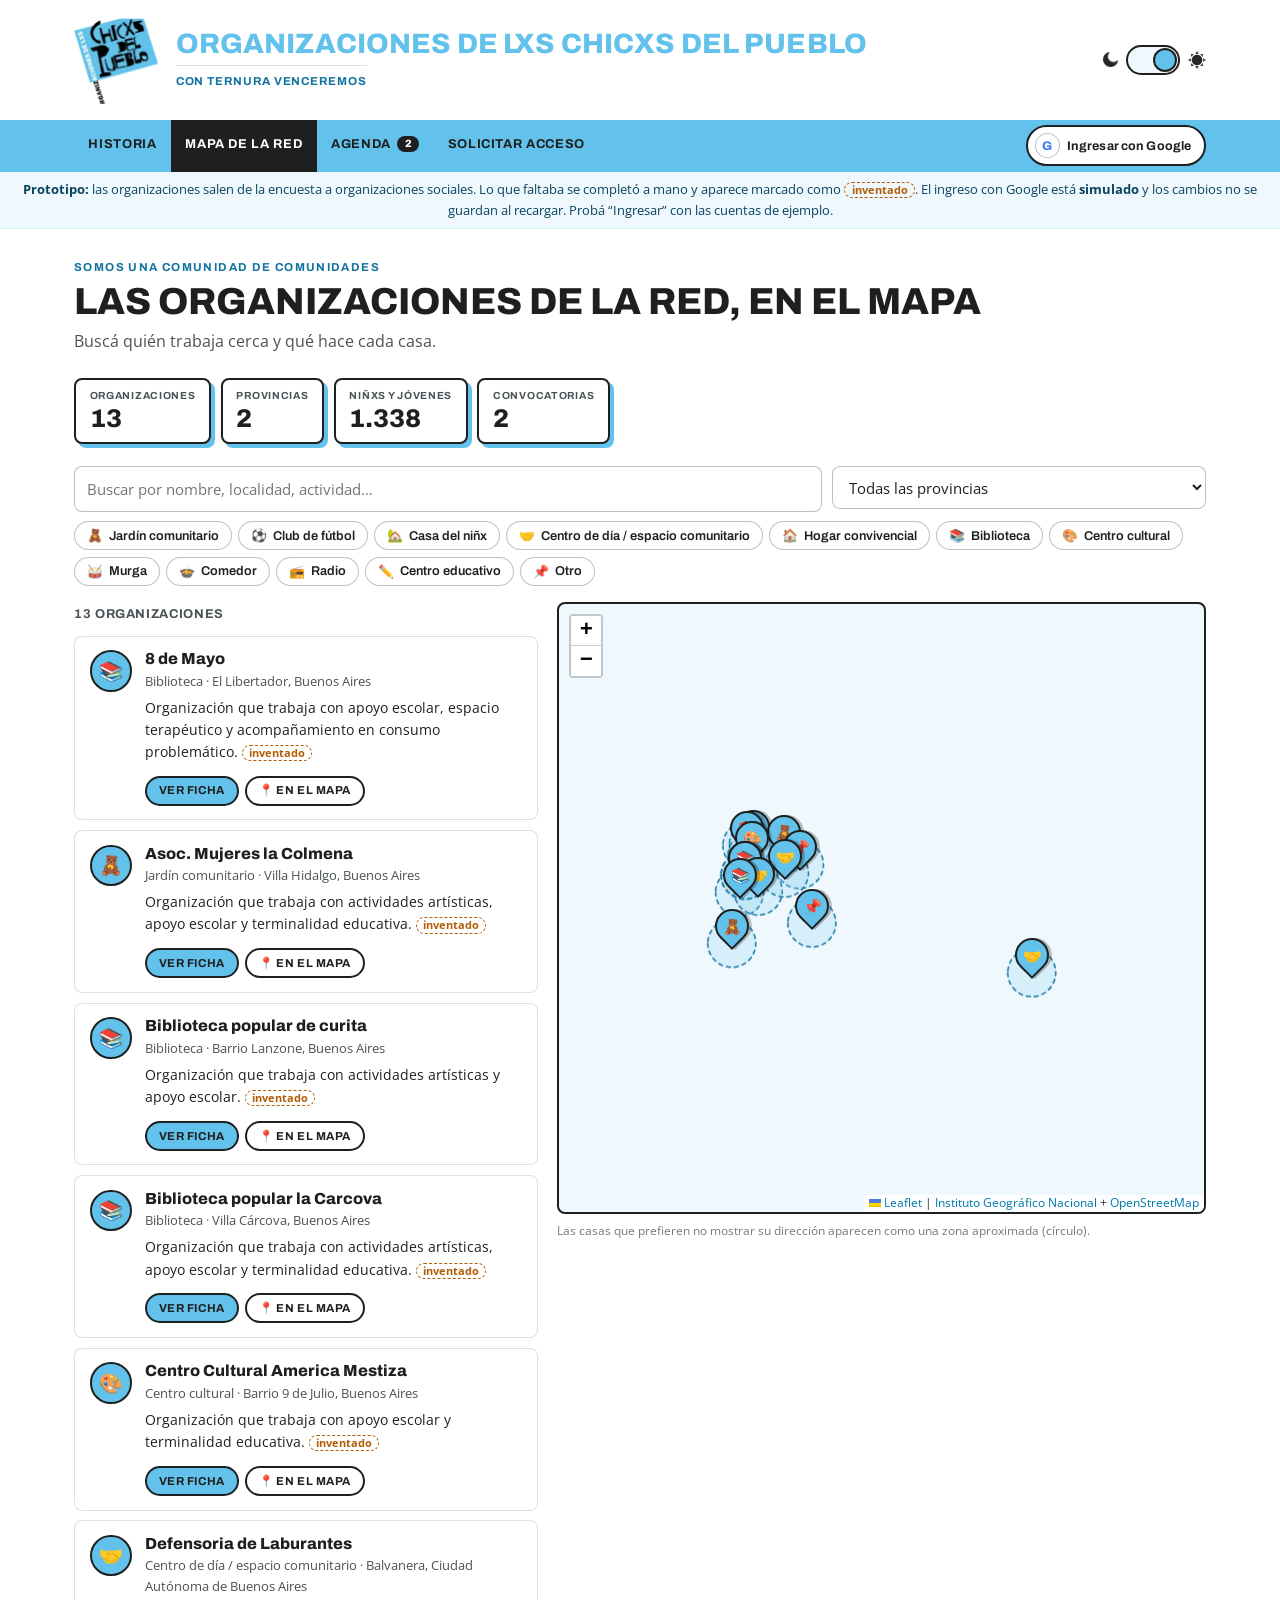
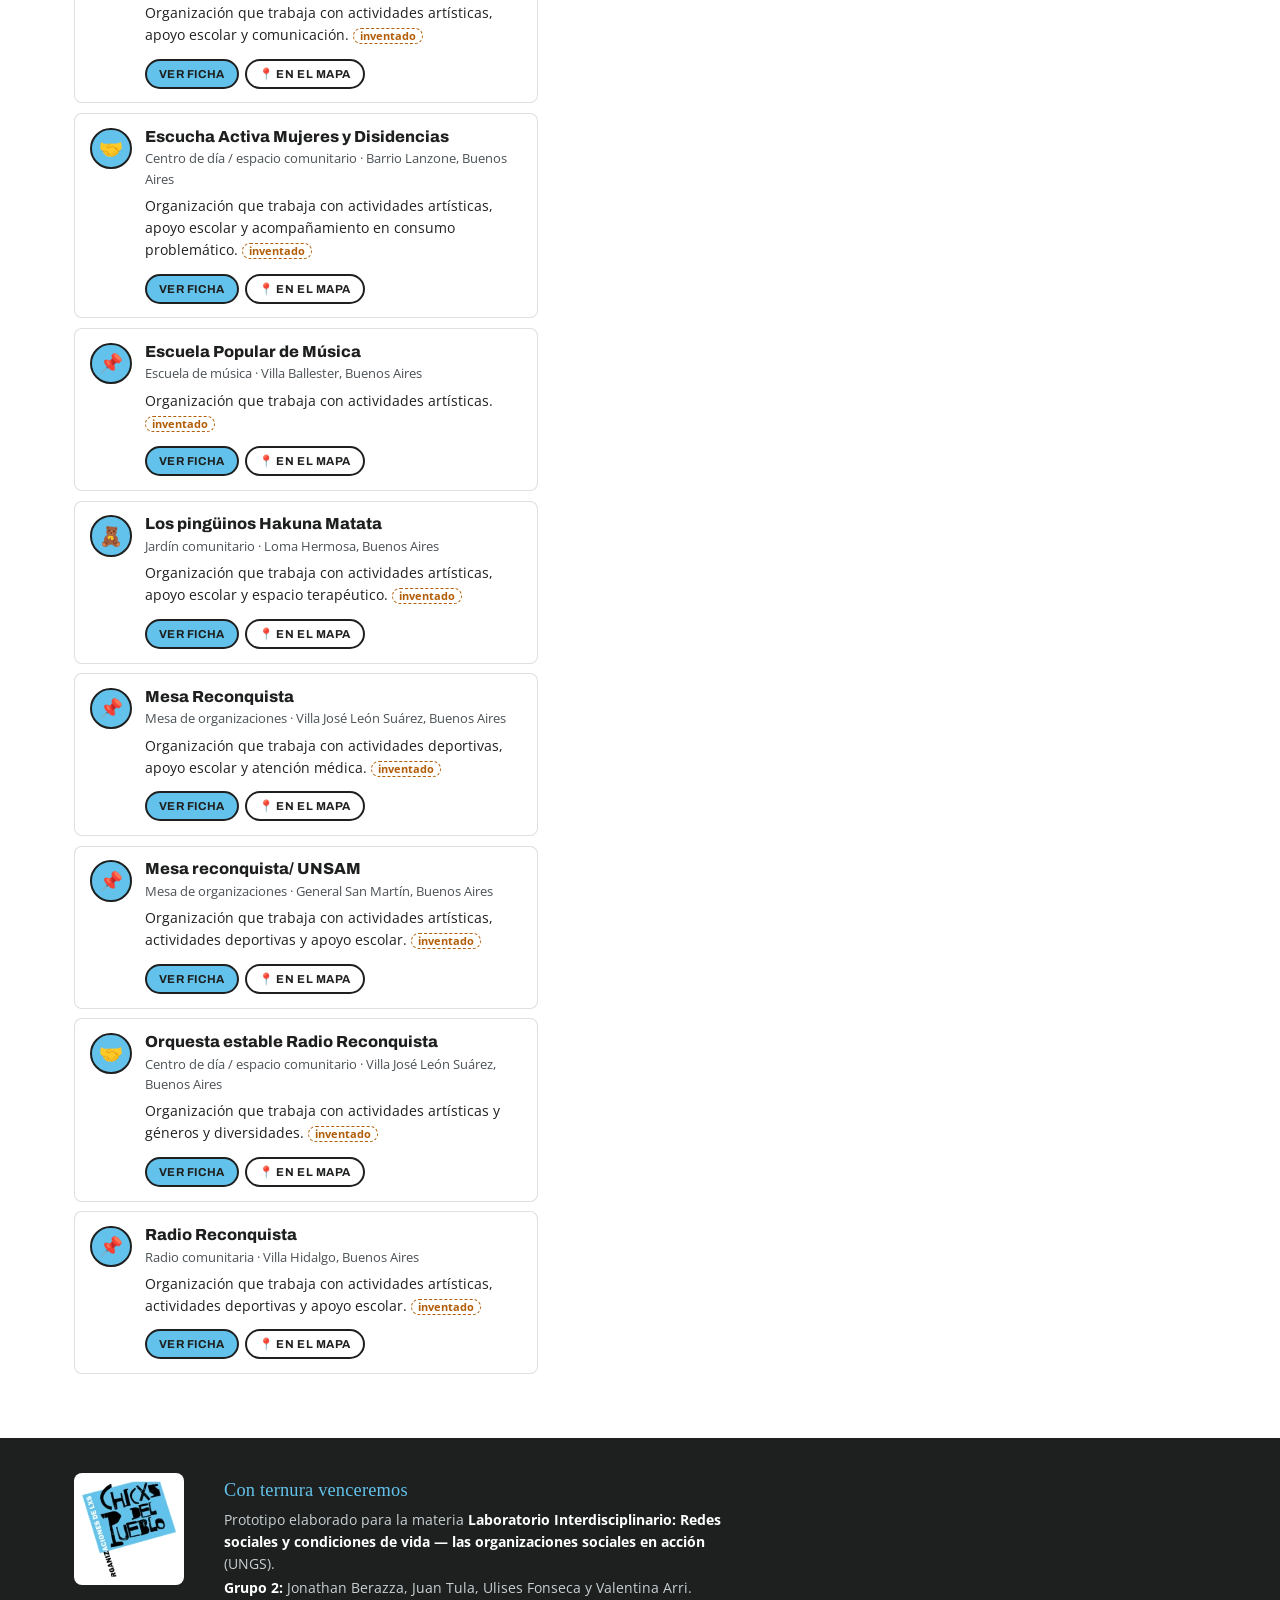
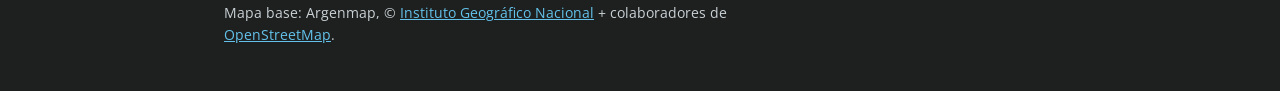
==== red.html @ a11b6e91 "Red: datos de la encuesta, localidades oficiales y total de educadorxs calculado Co-Authored-By: Cla" ====
<!doctype html>
<html lang="es">
<head>
<meta charset="utf-8">
<meta name="viewport" content="width=device-width, initial-scale=1">
<title>Mapa de la red · Chicxs del Pueblo</title>
<meta name="description" content="Prototipo: directorio y mapa de las organizaciones de lxs Chicxs del Pueblo, con una agenda de convocatorias entre ellas.">
<script src="js/tema.js?v=24"></script>
<link rel="icon" href="img/logo-chicxs.png" type="image/png">
<link rel="preconnect" href="https://fonts.googleapis.com">
<link rel="preconnect" href="https://fonts.gstatic.com" crossorigin>
<link href="https://fonts.googleapis.com/css2?family=Archivo:wght@400;600;700;800&family=Open+Sans:ital,wght@0,400;0,600;0,700;1,400&family=Permanent+Marker&display=swap" rel="stylesheet">
<link rel="stylesheet" href="vendor/leaflet/leaflet.css">
<link rel="stylesheet" href="vendor/markercluster/MarkerCluster.css">
<link rel="stylesheet" href="css/marca.css?v=24">
<link rel="stylesheet" href="css/red.css?v=24">
</head>
<body data-app>

<header class="site-header">
  <div class="header-inner">
    <a class="brand-row" href="index.html">
      <img class="brand-logo" src="img/logo-chicxs-grande.png" alt="Logo de Organizaciones de lxs Chicxs del Pueblo" width="170" height="174">
      <div>
        <p class="brand-title">Organizaciones de lxs Chicxs del Pueblo</p>
        <span class="brand-tag">Con ternura venceremos</span>
      </div>
    </a>
    <label class="theme-toggle" title="Cambiar entre modo claro y modo oscuro">
      <img src="img/icono-luna.png" alt="" class="theme-icon theme-icon-moon" width="15" height="15">
      <input type="checkbox" class="theme-input" id="temaToggle" role="switch" checked>
      <span class="theme-track" aria-hidden="true"><span class="theme-knob"></span></span>
      <img src="img/icono-sol.png" alt="" class="theme-icon theme-icon-sun" width="18" height="18">
    </label>
  </div>
</header>

<div class="sticky-top">
  <nav class="site-nav" aria-label="Secciones del sitio">
    <div class="site-nav-inner site-nav-inner--app">
      <div class="nav-links">
        <a href="index.html">Historia</a>
        <button type="button" class="nav-vista" data-vista="mapa" aria-controls="vista-mapa" aria-current="true">Mapa de la red</button>
        <button type="button" class="nav-vista" data-vista="agenda" aria-controls="vista-agenda">Agenda <span class="tab-count num" id="cuentaAvisos"></span></button>
        <button type="button" class="nav-vista" data-vista="ficha" aria-controls="vista-ficha" id="tab-ficha" hidden>Mi organización</button>
        <button type="button" class="nav-vista" data-vista="acceso" aria-controls="vista-acceso" id="tab-acceso">Solicitar acceso</button>
        <button type="button" class="nav-vista" data-vista="coord" aria-controls="vista-coord" id="tab-coord" hidden>Coordinación <span class="tab-count num" id="cuentaPendientes"></span></button>
      </div>
      <div class="nav-sesion" id="navSesion"></div>
    </div>
  </nav>
</div>

<div class="demo-banner" role="note">
  <strong>Prototipo:</strong> las organizaciones salen de la encuesta a organizaciones sociales. Lo que faltaba se completó a mano y aparece marcado como <span class="inventado">inventado</span>. El ingreso con Google está <strong>simulado</strong> y los cambios no se guardan al recargar. Probá “Ingresar” con las cuentas de ejemplo.
</div>

<main>

  <!-- ============ MAPA Y DIRECTORIO ============ -->
  <section class="vista" id="vista-mapa">
    <div class="wrap">
      <div class="intro">
        <div>
          <div class="eyebrow">Somos una comunidad de comunidades</div>
          <h1 class="vista-title">Las organizaciones de la red, en el mapa</h1>
          <p class="vista-lead">Buscá quién trabaja cerca y qué hace cada casa.</p>
        </div>
        <dl class="stats" aria-label="La red en números">
          <div class="stat"><dt>Organizaciones</dt><dd class="num" id="statOrgs">0</dd></div>
          <div class="stat"><dt>Provincias</dt><dd class="num" id="statProv">0</dd></div>
          <div class="stat"><dt>Niñxs y jóvenes</dt><dd class="num" id="statChicos">0</dd></div>
          <div class="stat"><dt>Convocatorias</dt><dd class="num" id="statAvisos">0</dd></div>
        </dl>
      </div>

      <div class="filtros" aria-label="Filtros del directorio">
        <label class="field filtro-buscar">
          <span class="sr-only">Buscar</span>
          <input type="search" id="fBuscar" class="field-control" placeholder="Buscar por nombre, localidad, actividad…" autocomplete="off">
        </label>
        <label class="field">
          <span class="sr-only">Provincia</span>
          <select id="fProvincia" class="field-control"><option value="">Todas las provincias</option></select>
        </label>
        <div class="chips-tipo" id="fTipos" role="group" aria-label="Filtrar por tipo de organización"></div>
      </div>

      <div class="split">
        <div class="split-list">
          <div class="list-head">
            <span class="list-count num" id="listCount" aria-live="polite">0 organizaciones</span>
            <button class="linkish" type="button" id="btnLimpiar" hidden>Limpiar filtros</button>
          </div>
          <ul class="org-list" id="orgList" aria-label="Listado de organizaciones"></ul>
        </div>
        <div class="split-map">
          <div id="mapa" class="mapa" role="region" aria-label="Mapa de organizaciones"></div>
          <p class="map-note">Las casas que prefieren no mostrar su dirección aparecen como una zona aproximada (círculo).</p>
        </div>
      </div>
    </div>
  </section>

  <!-- ============ AGENDA ============ -->
  <section class="vista" id="vista-agenda" hidden>
    <div class="wrap">
      <div class="intro intro--simple">
        <div class="eyebrow">Lo que se viene en la red</div>
        <h1 class="vista-title">Agenda de la red</h1>
        <p class="vista-lead">Encuentros, jornadas, talleres y marchas que convocan las organizaciones. Si querés sumarte, avisá con un toque.</p>
      </div>

      <div class="agenda">
        <aside class="publicar card" id="publicarCard">
          <h2 class="card-title">Publicar una convocatoria</h2>
          <div id="publicarBloqueado" class="card-text">
            Solo las organizaciones de la red pueden publicar. Si sos parte de una, tocá <strong>“Ingresar”</strong> arriba a la derecha con tu cuenta de Google habilitada.
          </div>
          <form id="formAviso" class="form-stack" novalidate hidden>
            <label class="field">
              <span class="field-label">Tipo de convocatoria</span>
              <select id="avClase" class="field-control" required></select>
            </label>
            <label class="field">
              <span class="field-label">Fecha *</span>
              <input id="avCuando" class="field-control" type="date" required>
            </label>
            <div class="field">
              <span class="field-label">Ubicación *</span>
              <div id="mapaAviso" class="mapa mapa--aviso" role="region" aria-label="Mapa para marcar la ubicación de la convocatoria"></div>
              <span class="field-hint" id="mapaAvisoHint">Tocá el mapa para marcar dónde es.</span>
            </div>
            <label class="field">
              <span class="field-label">Título *</span>
              <input id="avTitulo" class="field-control" maxlength="80" required placeholder="Ej.: Jornada de pintura en el centro comunitario">
            </label>
            <label class="field">
              <span class="field-label">Detalle</span>
              <textarea id="avDetalle" class="field-control" rows="3" maxlength="400" placeholder="A quiénes invitan, qué hay que llevar, cómo anotarse…"></textarea>
            </label>
            <button class="btn btn-primary" type="submit">Publicar en la agenda</button>
          </form>
        </aside>

        <div class="avisos-col">
          <div class="avisos-filtros" id="avisosFiltros" role="group" aria-label="Filtrar convocatorias" hidden>
            <button class="pill" type="button" data-av-filtro="" aria-pressed="true">Todas</button>
            <button class="pill pill--mias" type="button" data-av-filtro="mias" aria-pressed="false">Mis publicaciones <span class="tab-count num" id="cuentaMias"></span></button>
          </div>
          <div class="avisos-orden" id="avisosOrden" hidden>
            <span id="avisosOrdenTexto"></span>
            <label class="orden-sel">
              <span class="sr-only">Ordenar convocatorias</span>
              <select id="ordenAvisos" class="field-control">
                <option value="cerca">Más cercanas primero</option>
                <option value="recientes">Más recientes primero</option>
              </select>
            </label>
          </div>
          <ul class="avisos" id="avisosList" aria-label="Convocatorias de la red"></ul>
        </div>
      </div>
    </div>
  </section>

  <!-- ============ FICHA (alta / mi organización) ============ -->
  <section class="vista" id="vista-ficha" hidden>
    <div class="wrap">
      <div class="intro intro--simple">
        <div class="eyebrow">Tu ficha en la red</div>
        <h1 class="vista-title" id="fichaTitulo">Mi organización</h1>
        <p class="vista-lead">Mantené tus datos al día: son las preguntas del cuestionario de la red. Los cambios se publican al instante; la coordinación puede corregirlos si hace falta.</p>
        <p class="estado-ficha" id="fichaEstado" hidden></p>
        <p class="estado-ficha" id="fichaInventados" hidden></p>
      </div>

      <form id="formFicha" class="ficha" novalidate>
        <p class="leyenda-datos"><span class="dato-badge dato-badge--publico">👀 Se publica</span> lo ven todas las personas que entran al mapa · <span class="dato-badge dato-badge--coord">🔒 Solo la red</span> lo ven solo las organizaciones que ingresan con su cuenta; los visitantes no.</p>

        <fieldset class="card ficha-bloque">
          <legend class="card-title">1 · La organización</legend>
          <div class="grid-2">
            <label class="field col-2">
              <span class="field-label">Nombre de la organización *</span>
              <input id="oNombre" class="field-control" required maxlength="80">
            </label>
            <div class="field col-2">
              <span class="field-label">Tipo de organización * <small>(marcá todas las que correspondan)</small></span>
              <div class="check-chips" id="oTipos" tabindex="-1"></div>
            </div>
            <label class="field" id="oTipoOtroCampo" hidden>
              <span class="field-label">¿Qué tipo? *</span>
              <input id="oTipoOtro" class="field-control" maxlength="40" placeholder="Ej.: Merendero">
            </label>
            <label class="field">
              <span class="field-label">Personería jurídica</span>
              <select id="oPersoneria" class="field-control"></select>
            </label>
            <label class="field" id="oPersoneriaDetalleCampo" hidden>
              <span class="field-label">Contanos cuál o en qué situación</span>
              <input id="oPersoneriaDetalle" class="field-control" maxlength="80">
            </label>
            <label class="field col-2">
              <span class="field-label">¿Qué hacen?</span>
              <textarea id="oDescripcion" class="field-control" rows="3" maxlength="400" placeholder="Actividades, proyectos, cómo trabajan con lxs chicxs…"></textarea>
            </label>
            <label class="field col-2">
              <span class="field-label">Días y horarios</span>
              <input id="oHorarios" class="field-control" maxlength="80" placeholder="Ej.: Lunes a viernes de 16 a 19">
            </label>
          </div>
          <div class="grid-2 bloque-coord">
            <p class="col-2 bloque-coord-tit"><span class="dato-badge dato-badge--coord">🔒 Solo la red</span></p>
            <label class="field">
              <span class="field-label">Nombre y apellido de quien responde *</span>
              <input id="oReferente" class="field-control" required maxlength="60">
            </label>
            <label class="field">
              <span class="field-label">Rol dentro de la organización</span>
              <input id="oReferenteRol" class="field-control" maxlength="60" placeholder="Ej.: Coordinación general">
            </label>
          </div>
        </fieldset>

        <fieldset class="card ficha-bloque">
          <legend class="card-title">2 · Dónde están</legend>
          <div class="grid-2">
            <label class="field">
              <span class="field-label">Provincia *</span>
              <select id="oProvincia" class="field-control" required></select>
            </label>
            <label class="field">
              <span class="field-label">Localidad *</span>
              <input id="oLocalidad" class="field-control" list="listaLocalidades" maxlength="60" autocomplete="off" required placeholder="Escribí y elegí de la lista">
              <datalist id="listaLocalidades"></datalist>
              <span class="field-hint">¿No aparece? Escribila igual y marcá el punto en el mapa.</span>
            </label>
            <label class="field col-2">
              <span class="field-label">Dirección</span>
              <input id="oDireccion" class="field-control" maxlength="80" placeholder="Calle y número (obligatoria si se muestra exacta)">
            </label>
            <div class="field col-2">
              <span class="field-label">¿Qué ubicación se muestra?</span>
              <div class="visibilidad">
                <div class="vis-fila">
                  <span class="vis-quien">👀 Visitantes <small>(cualquier persona)</small></span>
                  <div class="seg" role="radiogroup" aria-label="Qué ven los visitantes">
                    <label><input type="radio" name="oVisPublica" value="zona" checked><span>Solo la zona aproximada</span></label>
                    <label><input type="radio" name="oVisPublica" value="exacta"><span>La dirección exacta</span></label>
                  </div>
                </div>
                <div class="vis-fila">
                  <span class="vis-quien">🤝 Organizaciones de la red</span>
                  <div class="seg" role="radiogroup" aria-label="Qué ven las organizaciones de la red">
                    <label><input type="radio" name="oVisRed" value="zona" checked><span>Solo la zona aproximada</span></label>
                    <label><input type="radio" name="oVisRed" value="exacta"><span>La dirección exacta</span></label>
                  </div>
                </div>
              </div>
              <span class="field-hint" id="visHint">Si por alguna razón no quieren compartir la dirección, no hace falta completarla. Para cuidar a lxs chicxs, recomendamos mostrar solo la zona si son un hogar convivencial. Si los visitantes ven la dirección, la red también la ve.</span>
            </div>
            <div class="field col-2">
              <span class="field-label">Marcá el lugar en el mapa</span>
              <div id="mapaFicha" class="mapa mapa--ficha" role="region" aria-label="Mapa para marcar la ubicación"></div>
              <span class="field-hint" id="mapaFichaHint">Elegí la localidad y después tocá el mapa para ajustar el punto.</span>
            </div>
          </div>
        </fieldset>

        <fieldset class="card ficha-bloque">
          <legend class="card-title">3 · Actividades y personas</legend>
          <div class="grid-2">
            <div class="field col-2">
              <span class="field-label">¿Qué actividades realizan? <small>(marcá todas las que correspondan)</small></span>
              <div class="check-chips" id="oActividades"></div>
              <label class="field otro-campo">
                <span class="field-hint">¿Otras actividades? Escribilas.</span>
                <input id="oActividadesOtras" class="field-control" maxlength="120" placeholder="Ej.: huerta comunitaria">
              </label>
            </div>
            <div class="field col-2">
              <span class="field-label">Cantidad aproximada de personas que participan, según su edad</span>
              <div class="grid-4">
                <label class="field"><span class="field-hint">Niñxs (1 a 12 años)</span><input id="oNinxs" class="field-control" type="number" min="0" max="9999" inputmode="numeric"></label>
                <label class="field"><span class="field-hint">Jóvenes (13 a 18 años)</span><input id="oJovenes" class="field-control" type="number" min="0" max="9999" inputmode="numeric"></label>
                <label class="field"><span class="field-hint">Adultxs (más de 18)</span><input id="oAdultxs" class="field-control" type="number" min="0" max="9999" inputmode="numeric"></label>
                <div class="field total-campo"><span class="field-hint">Total</span><output id="oTotalPersonas" class="total-num">0</output></div>
              </div>
            </div>
            <label class="field">
              <span class="field-label">Alcance geográfico <small>(de dónde vienen quienes participan)</small></span>
              <select id="oAlcance" class="field-control"></select>
            </label>
            <div class="field col-2">
              <span class="field-label">¿Cuántxs educadorxs trabajan? <small>(todas las personas del equipo de trabajo)</small></span>
              <div class="grid-4">
                <label class="field"><span class="field-hint">Mujeres</span><input id="oEducMujeres" class="field-control" type="number" min="0" max="999" inputmode="numeric"></label>
                <label class="field"><span class="field-hint">Varones</span><input id="oEducVarones" class="field-control" type="number" min="0" max="999" inputmode="numeric"></label>
                <label class="field"><span class="field-hint">Otrxs</span><input id="oEducOtrxs" class="field-control" type="number" min="0" max="999" inputmode="numeric"></label>
                <div class="field total-campo"><span class="field-hint">Total</span><output id="oEducTotal" class="total-num">0</output></div>
              </div>
            </div>
          </div>
        </fieldset>

        <fieldset class="card ficha-bloque">
          <legend class="card-title">4 · Contacto y redes</legend>
          <div class="grid-2">
            <label class="field">
              <span class="field-label">Número de WhatsApp *</span>
              <input id="oTelefono" class="field-control" required maxlength="30" inputmode="tel">
            </label>
            <label class="field">
              <span class="field-label">Correo</span>
              <input id="oCorreo" class="field-control" type="email" maxlength="80">
            </label>
            <div class="field col-2">
              <span class="field-label">¿Quién ve el WhatsApp?</span>
              <div class="seg" role="radiogroup" aria-label="Quién ve el número de WhatsApp">
                <label><input type="radio" name="oWaVis" value="red" checked><span>🤝 Solo la red</span></label>
                <label><input type="radio" name="oWaVis" value="publico"><span>👀 También los visitantes</span></label>
              </div>
              <span class="field-hint">El correo lo ven solo las organizaciones de la red. Nunca publiques datos personales de lxs chicxs.</span>
            </div>
            <div class="field col-2">
              <span class="field-label">Redes <small>(se publican)</small></span>
              <div class="grid-3" id="oRedes"></div>
            </div>
          </div>
        </fieldset>

        <fieldset class="card ficha-bloque ficha-bloque--coord">
          <legend class="card-title">5 · Datos internos <span class="dato-badge dato-badge--coord">🔒 Solo la red</span></legend>
          <p class="card-text">Estos datos ayudan a conocer cómo está cada casa. No se publican: los ven solo las organizaciones que ingresan con su cuenta.</p>
          <div class="grid-2">
            <label class="field">
              <span class="field-label">¿Sumaron alguna actividad en el último período?</span>
              <input id="oActNuevas" class="field-control" maxlength="120" placeholder="¿Cuál o cuáles? (vacío si no)">
            </label>
            <label class="field">
              <span class="field-label">¿Dejaron de hacer alguna actividad?</span>
              <input id="oActBaja" class="field-control" maxlength="160" placeholder="¿Cuál y por qué? (vacío si no)">
            </label>
            <label class="field">
              <span class="field-label">Espacio físico donde realizan las actividades</span>
              <select id="oEspacio" class="field-control"></select>
            </label>
            <label class="field">
              <span class="field-label">Algo más sobre el espacio</span>
              <input id="oEspacioInfo" class="field-control" maxlength="120">
            </label>
            <label class="field">
              <span class="field-label">¿Cuántxs educadorxs reciben un sueldo en dinero?</span>
              <select id="oSueldos" class="field-control"></select>
            </label>
            <label class="field">
              <span class="field-label">Algo más sobre los sueldos</span>
              <input id="oSueldosInfo" class="field-control" maxlength="120">
            </label>
            <div class="field col-2">
              <span class="field-label">¿De qué fuentes públicas reciben recursos hoy?</span>
              <div class="check-chips" id="oFondosPublicos"></div>
              <label class="field otro-campo">
                <span class="field-hint">¿Qué recursos (de universidades o de Capital Humano)? ¿Otras fuentes públicas importantes?</span>
                <input id="oFondosPublicosDetalle" class="field-control" maxlength="160">
              </label>
            </div>
            <div class="field col-2">
              <span class="field-label">Si reciben financiamiento privado, ¿de dónde proviene?</span>
              <div class="check-chips" id="oFondosPrivados"></div>
              <label class="field otro-campo">
                <span class="field-hint">¿Otros? Contanos cuáles.</span>
                <input id="oFondosPrivadosDetalle" class="field-control" maxlength="120">
              </label>
            </div>
          </div>
        </fieldset>

        <div class="ficha-acciones">
          <p class="form-error" id="fichaError" role="alert" hidden></p>
          <button class="btn" type="button" id="btnVistaPrevia">Vista previa</button>
          <button class="btn btn-primary" type="submit" id="btnEnviarFicha">Guardar y publicar</button>
        </div>
      </form>
    </div>
  </section>

  <!-- ============ SOLICITAR ACCESO ============ -->
  <section class="vista" id="vista-acceso" hidden>
    <div class="wrap">
      <div class="intro intro--simple">
        <div class="eyebrow">Una herramienta de la red, para la red</div>
        <h1 class="vista-title">Quién puede hacer qué</h1>
        <p class="vista-lead">Mirar el mapa es público. Publicar es solo para las organizaciones de lxs Chicxs del Pueblo: cada casa entra con una cuenta de Google que la coordinación habilitó.</p>
      </div>

      <div class="acceso-grid">
        <div class="acceso-info">
          <div class="card">
            <h2 class="card-title">Tres tipos de usuario</h2>
            <div class="tabla-wrap">
              <table class="roles">
                <thead><tr><th scope="col">Quién</th><th scope="col">Cómo entra</th><th scope="col">Qué puede hacer</th></tr></thead>
                <tbody>
                  <tr><th scope="row">Visitante</th><td>Sin iniciar sesión</td><td>Ver el mapa, la agenda, las fichas y las redes de cada organización. No ve mails, ni el WhatsApp salvo que la casa elija mostrarlo.</td></tr>
                  <tr><th scope="row">Organización</th><td>“Ingresar con Google”, con un mail habilitado</td><td>Editar la ficha de <em>su</em> organización, publicar convocatorias, sumarse a las de otras y ver los contactos y los datos internos de las casas de la red (espacio, sueldos, financiamiento).</td></tr>
                  <tr><th scope="row">Coordinación</th><td>“Ingresar con Google”, con un mail de coordinación</td><td>Dar de alta organizaciones, decidir qué mails pertenecen a cada una y moderar.</td></tr>
                </tbody>
              </table>
            </div>
          </div>

          <div class="card">
            <h2 class="card-title">El recorrido</h2>
            <ol class="pasos">
              <li>La <strong>coordinación</strong> carga la organización y le asigna uno o más mails autorizados (el de la referente, el de otro compañero).</li>
              <li>La referente entra a la página y toca <strong>“Ingresar con Google”</strong>.</li>
              <li>Si su mail está en la lista, entra en <strong>modo organización</strong>, ya vinculada a su casa.</li>
              <li>Si una persona cualquiera inicia sesión, ve <em>“Tu cuenta no está habilitada”</em> y sigue como visitante.</li>
            </ol>
            <p class="card-text" style="margin:0">No hace falta tener Gmail: cualquier mail puede convertirse en una cuenta de Google.</p>
          </div>

          <div class="card card--nota">
            <h2 class="card-title">El control no puede estar solo en la página</h2>
            <p class="card-text" style="margin:0">Si el control de “¿está habilitado?” lo hiciera solo el código de la página, cualquiera con un poco de conocimiento podría saltearlo, porque ese código se modifica desde el navegador. En la versión real, <strong>la verificación la hace el servidor</strong> que guarda los datos. Lo mismo pasa con los contactos: el servidor no se los manda a un visitante.</p>
          </div>
        </div>

        <aside class="card publicar" id="accesoCard">
          <h2 class="card-title">Solicitar acceso</h2>
          <p class="card-text">¿Tu organización es parte de lxs Chicxs del Pueblo y todavía no tiene cuenta? Dejá los datos: la coordinación los revisa y, si corresponde, habilita tu mail.</p>
          <p class="estado-ficha" id="accesoEstado" hidden></p>
          <form id="formAcceso" class="form-stack" novalidate>
            <label class="field">
              <span class="field-label">Organización *</span>
              <input id="aNombre" class="field-control" maxlength="80" required>
            </label>
            <div class="field">
              <span class="field-label">Tipo * <small>(marcá todas las que correspondan)</small></span>
              <div class="check-chips" id="aTipos" tabindex="-1"></div>
            </div>
            <label class="field">
              <span class="field-label">Provincia *</span>
              <select id="aProvincia" class="field-control" required></select>
            </label>
            <label class="field">
              <span class="field-label">Localidad *</span>
              <input id="aLocalidad" class="field-control" list="listaLocalidadesAcceso" maxlength="60" autocomplete="off" required placeholder="Escribí y elegí de la lista">
              <datalist id="listaLocalidadesAcceso"></datalist>
              <span class="field-hint">¿No aparece? Escribila igual.</span>
            </label>
            <label class="field">
              <span class="field-label">Referente *</span>
              <input id="aReferente" class="field-control" maxlength="60" required>
            </label>
            <label class="field">
              <span class="field-label">Mail de Google a habilitar *</span>
              <input id="aEmail" class="field-control" type="email" maxlength="80" required autocomplete="email">
            </label>
            <label class="field">
              <span class="field-label">¿Cómo participan de la red?</span>
              <textarea id="aMensaje" class="field-control" rows="3" maxlength="400" placeholder="Ej.: vamos a los encuentros de zona sur; nos conoce tal organización."></textarea>
            </label>
            <p class="form-error" id="accesoError" role="alert" hidden></p>
            <button class="btn btn-primary" type="submit">Enviar pedido</button>
          </form>
        </aside>
      </div>
    </div>
  </section>

  <!-- ============ COORDINACIÓN ============ -->
  <section class="vista" id="vista-coord" hidden>
    <div class="wrap">
      <div class="intro intro--simple">
        <div class="eyebrow">Panel de coordinación</div>
        <h1 class="vista-title">Coordinación de la red</h1>
        <p class="vista-lead">Revisá los pedidos de acceso y decidí qué cuentas de Google pertenecen a cada organización.</p>
      </div>

      <h2 class="bloque-title">Pedidos de acceso <span class="tab-count num" id="cuentaPedidos"></span></h2>
      <ul class="solicitudes" id="solicitudesList"></ul>
      <p class="vacio" id="solicitudesVacio" hidden>No hay pedidos pendientes. ¡Todo al día!</p>

      <h2 class="bloque-title">Organizaciones y cuentas habilitadas</h2>
      <label class="field cuentas-buscar">
        <span class="sr-only">Buscar organización</span>
        <input type="search" id="cuentasBuscar" class="field-control" placeholder="Buscar organización o mail…" autocomplete="off">
      </label>
      <div class="tabla-wrap card cuentas-card">
        <table class="cuentas">
          <thead><tr><th scope="col">Organización</th><th scope="col">Cuentas de Google habilitadas</th><th scope="col"><span class="sr-only">Acciones</span></th></tr></thead>
          <tbody id="cuentasBody"></tbody>
        </table>
      </div>

      <h2 class="bloque-title">Cuentas de coordinación</h2>
      <div class="mails" id="cuentasCoord"></div>
    </div>
  </section>

</main>

<!-- ficha de organización / vista previa -->
<dialog class="modal" id="modalOrg" aria-labelledby="modalOrgTitulo">
  <div class="modal-inner" id="modalOrgBody"></div>
</dialog>

<div class="toast" id="toast" role="status" aria-live="polite"></div>

<footer class="site-footer">
  <div class="site-footer-inner">
    <img src="img/logo-chicxs-grande.png" alt="" width="170" height="174">
    <div>
      <p class="hand">Con ternura venceremos</p>
      <p>Prototipo elaborado para la materia <strong>Laboratorio Interdisciplinario: Redes sociales y condiciones de vida — las organizaciones sociales en acción</strong> (UNGS).</p>
      <p><strong>Grupo 2:</strong> Jonathan Berazza, Juan Tula, Ulises Fonseca y Valentina Arri.</p>
      <p>Mapa base: Argenmap, © <a href="https://www.ign.gob.ar/" target="_blank" rel="noopener">Instituto Geográfico Nacional</a> + colaboradores de <a href="https://www.openstreetmap.org/copyright" target="_blank" rel="noopener">OpenStreetMap</a>.</p>
    </div>
  </div>
</footer>

<script src="vendor/leaflet/leaflet.js"></script>
<script src="vendor/markercluster/leaflet.markercluster.js"></script>
<script src="js/sesion.js?v=24"></script>
<script src="js/red-localidades.js?v=24"></script>
<script src="js/red-datos.js?v=24"></script>
<script src="js/red.js?v=24"></script>
</body>
</html>
---- vendor/leaflet/leaflet.css ----
/* required styles */

.leaflet-pane,
.leaflet-tile,
.leaflet-marker-icon,
.leaflet-marker-shadow,
.leaflet-tile-container,
.leaflet-pane > svg,
.leaflet-pane > canvas,
.leaflet-zoom-box,
.leaflet-image-layer,
.leaflet-layer {
	position: absolute;
	left: 0;
	top: 0;
	}
.leaflet-container {
	overflow: hidden;
	}
.leaflet-tile,
.leaflet-marker-icon,
.leaflet-marker-shadow {
	-webkit-user-select: none;
	   -moz-user-select: none;
	        user-select: none;
	  -webkit-user-drag: none;
	}
/* Prevents IE11 from highlighting tiles in blue */
.leaflet-tile::selection {
	background: transparent;
}
/* Safari renders non-retina tile on retina better with this, but Chrome is worse */
.leaflet-safari .leaflet-tile {
	image-rendering: -webkit-optimize-contrast;
	}
/* hack that prevents hw layers "stretching" when loading new tiles */
.leaflet-safari .leaflet-tile-container {
	width: 1600px;
	height: 1600px;
	-webkit-transform-origin: 0 0;
	}
.leaflet-marker-icon,
.leaflet-marker-shadow {
	display: block;
	}
/* .leaflet-container svg: reset svg max-width decleration shipped in Joomla! (joomla.org) 3.x */
/* .leaflet-container img: map is broken in FF if you have max-width: 100% on tiles */
.leaflet-container .leaflet-overlay-pane svg {
	max-width: none !important;
	max-height: none !important;
	}
.leaflet-container .leaflet-marker-pane img,
.leaflet-container .leaflet-shadow-pane img,
.leaflet-container .leaflet-tile-pane img,
.leaflet-container img.leaflet-image-layer,
.leaflet-container .leaflet-tile {
	max-width: none !important;
	max-height: none !important;
	width: auto;
	padding: 0;
	}

.leaflet-container img.leaflet-tile {
	/* See: https://bugs.chromium.org/p/chromium/issues/detail?id=600120 */
	mix-blend-mode: plus-lighter;
}

.leaflet-container.leaflet-touch-zoom {
	-ms-touch-action: pan-x pan-y;
	touch-action: pan-x pan-y;
	}
.leaflet-container.leaflet-touch-drag {
	-ms-touch-action: pinch-zoom;
	/* Fallback for FF which doesn't support pinch-zoom */
	touch-action: none;
	touch-action: pinch-zoom;
}
.leaflet-container.leaflet-touch-drag.leaflet-touch-zoom {
	-ms-touch-action: none;
	touch-action: none;
}
.leaflet-container {
	-webkit-tap-highlight-color: transparent;
}
.leaflet-container a {
	-webkit-tap-highlight-color: rgba(51, 181, 229, 0.4);
}
.leaflet-tile {
	filter: inherit;
	visibility: hidden;
	}
.leaflet-tile-loaded {
	visibility: inherit;
	}
.leaflet-zoom-box {
	width: 0;
	height: 0;
	-moz-box-sizing: border-box;
	     box-sizing: border-box;
	z-index: 800;
	}
/* workaround for https://bugzilla.mozilla.org/show_bug.cgi?id=888319 */
.leaflet-overlay-pane svg {
	-moz-user-select: none;
	}

.leaflet-pane         { z-index: 400; }

.leaflet-tile-pane    { z-index: 200; }
.leaflet-overlay-pane { z-index: 400; }
.leaflet-shadow-pane  { z-index: 500; }
.leaflet-marker-pane  { z-index: 600; }
.leaflet-tooltip-pane   { z-index: 650; }
.leaflet-popup-pane   { z-index: 700; }

.leaflet-map-pane canvas { z-index: 100; }
.leaflet-map-pane svg    { z-index: 200; }

.leaflet-vml-shape {
	width: 1px;
	height: 1px;
	}
.lvml {
	behavior: url(#default#VML);
	display: inline-block;
	position: absolute;
	}


/* control positioning */

.leaflet-control {
	position: relative;
	z-index: 800;
	pointer-events: visiblePainted; /* IE 9-10 doesn't have auto */
	pointer-events: auto;
	}
.leaflet-top,
.leaflet-bottom {
	position: absolute;
	z-index: 1000;
	pointer-events: none;
	}
.leaflet-top {
	top: 0;
	}
.leaflet-right {
	right: 0;
	}
.leaflet-bottom {
	bottom: 0;
	}
.leaflet-left {
	left: 0;
	}
.leaflet-control {
	float: left;
	clear: both;
	}
.leaflet-right .leaflet-control {
	float: right;
	}
.leaflet-top .leaflet-control {
	margin-top: 10px;
	}
.leaflet-bottom .leaflet-control {
	margin-bottom: 10px;
	}
.leaflet-left .leaflet-control {
	margin-left: 10px;
	}
.leaflet-right .leaflet-control {
	margin-right: 10px;
	}


/* zoom and fade animations */

.leaflet-fade-anim .leaflet-popup {
	opacity: 0;
	-webkit-transition: opacity 0.2s linear;
	   -moz-transition: opacity 0.2s linear;
	        transition: opacity 0.2s linear;
	}
.leaflet-fade-anim .leaflet-map-pane .leaflet-popup {
	opacity: 1;
	}
.leaflet-zoom-animated {
	-webkit-transform-origin: 0 0;
	    -ms-transform-origin: 0 0;
	        transform-origin: 0 0;
	}
svg.leaflet-zoom-animated {
	will-change: transform;
}

.leaflet-zoom-anim .leaflet-zoom-animated {
	-webkit-transition: -webkit-transform 0.25s cubic-bezier(0,0,0.25,1);
	   -moz-transition:    -moz-transform 0.25s cubic-bezier(0,0,0.25,1);
	        transition:         transform 0.25s cubic-bezier(0,0,0.25,1);
	}
.leaflet-zoom-anim .leaflet-tile,
.leaflet-pan-anim .leaflet-tile {
	-webkit-transition: none;
	   -moz-transition: none;
	        transition: none;
	}

.leaflet-zoom-anim .leaflet-zoom-hide {
	visibility: hidden;
	}


/* cursors */

.leaflet-interactive {
	cursor: pointer;
	}
.leaflet-grab {
	cursor: -webkit-grab;
	cursor:    -moz-grab;
	cursor:         grab;
	}
.leaflet-crosshair,
.leaflet-crosshair .leaflet-interactive {
	cursor: crosshair;
	}
.leaflet-popup-pane,
.leaflet-control {
	cursor: auto;
	}
.leaflet-dragging .leaflet-grab,
.leaflet-dragging .leaflet-grab .leaflet-interactive,
.leaflet-dragging .leaflet-marker-draggable {
	cursor: move;
	cursor: -webkit-grabbing;
	cursor:    -moz-grabbing;
	cursor:         grabbing;
	}

/* marker & overlays interactivity */
.leaflet-marker-icon,
.leaflet-marker-shadow,
.leaflet-image-layer,
.leaflet-pane > svg path,
.leaflet-tile-container {
	pointer-events: none;
	}

.leaflet-marker-icon.leaflet-interactive,
.leaflet-image-layer.leaflet-interactive,
.leaflet-pane > svg path.leaflet-interactive,
svg.leaflet-image-layer.leaflet-interactive path {
	pointer-events: visiblePainted; /* IE 9-10 doesn't have auto */
	pointer-events: auto;
	}

/* visual tweaks */

.leaflet-container {
	background: #ddd;
	outline-offset: 1px;
	}
.leaflet-container a {
	color: #0078A8;
	}
.leaflet-zoom-box {
	border: 2px dotted #38f;
	background: rgba(255,255,255,0.5);
	}


/* general typography */
.leaflet-container {
	font-family: "Helvetica Neue", Arial, Helvetica, sans-serif;
	font-size: 12px;
	font-size: 0.75rem;
	line-height: 1.5;
	}


/* general toolbar styles */

.leaflet-bar {
	box-shadow: 0 1px 5px rgba(0,0,0,0.65);
	border-radius: 4px;
	}
.leaflet-bar a {
	background-color: #fff;
	border-bottom: 1px solid #ccc;
	width: 26px;
	height: 26px;
	line-height: 26px;
	display: block;
	text-align: center;
	text-decoration: none;
	color: black;
	}
.leaflet-bar a,
.leaflet-control-layers-toggle {
	background-position: 50% 50%;
	background-repeat: no-repeat;
	display: block;
	}
.leaflet-bar a:hover,
.leaflet-bar a:focus {
	background-color: #f4f4f4;
	}
.leaflet-bar a:first-child {
	border-top-left-radius: 4px;
	border-top-right-radius: 4px;
	}
.leaflet-bar a:last-child {
	border-bottom-left-radius: 4px;
	border-bottom-right-radius: 4px;
	border-bottom: none;
	}
.leaflet-bar a.leaflet-disabled {
	cursor: default;
	background-color: #f4f4f4;
	color: #bbb;
	}

.leaflet-touch .leaflet-bar a {
	width: 30px;
	height: 30px;
	line-height: 30px;
	}
.leaflet-touch .leaflet-bar a:first-child {
	border-top-left-radius: 2px;
	border-top-right-radius: 2px;
	}
.leaflet-touch .leaflet-bar a:last-child {
	border-bottom-left-radius: 2px;
	border-bottom-right-radius: 2px;
	}

/* zoom control */

.leaflet-control-zoom-in,
.leaflet-control-zoom-out {
	font: bold 18px 'Lucida Console', Monaco, monospace;
	text-indent: 1px;
	}

.leaflet-touch .leaflet-control-zoom-in, .leaflet-touch .leaflet-control-zoom-out  {
	font-size: 22px;
	}


/* layers control */

.leaflet-control-layers {
	box-shadow: 0 1px 5px rgba(0,0,0,0.4);
	background: #fff;
	border-radius: 5px;
	}
.leaflet-control-layers-toggle {
	background-image: url(images/layers.png);
	width: 36px;
	height: 36px;
	}
.leaflet-retina .leaflet-control-layers-toggle {
	background-image: url(images/layers-2x.png);
	background-size: 26px 26px;
	}
.leaflet-touch .leaflet-control-layers-toggle {
	width: 44px;
	height: 44px;
	}
.leaflet-control-layers .leaflet-control-layers-list,
.leaflet-control-layers-expanded .leaflet-control-layers-toggle {
	display: none;
	}
.leaflet-control-layers-expanded .leaflet-control-layers-list {
	display: block;
	position: relative;
	}
.leaflet-control-layers-expanded {
	padding: 6px 10px 6px 6px;
	color: #333;
	background: #fff;
	}
.leaflet-control-layers-scrollbar {
	overflow-y: scroll;
	overflow-x: hidden;
	padding-right: 5px;
	}
.leaflet-control-layers-selector {
	margin-top: 2px;
	position: relative;
	top: 1px;
	}
.leaflet-control-layers label {
	display: block;
	font-size: 13px;
	font-size: 1.08333em;
	}
.leaflet-control-layers-separator {
	height: 0;
	border-top: 1px solid #ddd;
	margin: 5px -10px 5px -6px;
	}

/* Default icon URLs */
.leaflet-default-icon-path { /* used only in path-guessing heuristic, see L.Icon.Default */
	background-image: url(images/marker-icon.png);
	}


/* attribution and scale controls */

.leaflet-container .leaflet-control-attribution {
	background: #fff;
	background: rgba(255, 255, 255, 0.8);
	margin: 0;
	}
.leaflet-control-attribution,
.leaflet-control-scale-line {
	padding: 0 5px;
	color: #333;
	line-height: 1.4;
	}
.leaflet-control-attribution a {
	text-decoration: none;
	}
.leaflet-control-attribution a:hover,
.leaflet-control-attribution a:focus {
	text-decoration: underline;
	}
.leaflet-attribution-flag {
	display: inline !important;
	vertical-align: baseline !important;
	width: 1em;
	height: 0.6669em;
	}
.leaflet-left .leaflet-control-scale {
	margin-left: 5px;
	}
.leaflet-bottom .leaflet-control-scale {
	margin-bottom: 5px;
	}
.leaflet-control-scale-line {
	border: 2px solid #777;
	border-top: none;
	line-height: 1.1;
	padding: 2px 5px 1px;
	white-space: nowrap;
	-moz-box-sizing: border-box;
	     box-sizing: border-box;
	background: rgba(255, 255, 255, 0.8);
	text-shadow: 1px 1px #fff;
	}
.leaflet-control-scale-line:not(:first-child) {
	border-top: 2px solid #777;
	border-bottom: none;
	margin-top: -2px;
	}
.leaflet-control-scale-line:not(:first-child):not(:last-child) {
	border-bottom: 2px solid #777;
	}

.leaflet-touch .leaflet-control-attribution,
.leaflet-touch .leaflet-control-layers,
.leaflet-touch .leaflet-bar {
	box-shadow: none;
	}
.leaflet-touch .leaflet-control-layers,
.leaflet-touch .leaflet-bar {
	border: 2px solid rgba(0,0,0,0.2);
	background-clip: padding-box;
	}


/* popup */

.leaflet-popup {
	position: absolute;
	text-align: center;
	margin-bottom: 20px;
	}
.leaflet-popup-content-wrapper {
	padding: 1px;
	text-align: left;
	border-radius: 12px;
	}
.leaflet-popup-content {
	margin: 13px 24px 13px 20px;
	line-height: 1.3;
	font-size: 13px;
	font-size: 1.08333em;
	min-height: 1px;
	}
.leaflet-popup-content p {
	margin: 17px 0;
	margin: 1.3em 0;
	}
.leaflet-popup-tip-container {
	width: 40px;
	height: 20px;
	position: absolute;
	left: 50%;
	margin-top: -1px;
	margin-left: -20px;
	overflow: hidden;
	pointer-events: none;
	}
.leaflet-popup-tip {
	width: 17px;
	height: 17px;
	padding: 1px;

	margin: -10px auto 0;
	pointer-events: auto;

	-webkit-transform: rotate(45deg);
	   -moz-transform: rotate(45deg);
	    -ms-transform: rotate(45deg);
	        transform: rotate(45deg);
	}
.leaflet-popup-content-wrapper,
.leaflet-popup-tip {
	background: white;
	color: #333;
	box-shadow: 0 3px 14px rgba(0,0,0,0.4);
	}
.leaflet-container a.leaflet-popup-close-button {
	position: absolute;
	top: 0;
	right: 0;
	border: none;
	text-align: center;
	width: 24px;
	height: 24px;
	font: 16px/24px Tahoma, Verdana, sans-serif;
	color: #757575;
	text-decoration: none;
	background: transparent;
	}
.leaflet-container a.leaflet-popup-close-button:hover,
.leaflet-container a.leaflet-popup-close-button:focus {
	color: #585858;
	}
.leaflet-popup-scrolled {
	overflow: auto;
	}

.leaflet-oldie .leaflet-popup-content-wrapper {
	-ms-zoom: 1;
	}
.leaflet-oldie .leaflet-popup-tip {
	width: 24px;
	margin: 0 auto;

	-ms-filter: "progid:DXImageTransform.Microsoft.Matrix(M11=0.70710678, M12=0.70710678, M21=-0.70710678, M22=0.70710678)";
	filter: progid:DXImageTransform.Microsoft.Matrix(M11=0.70710678, M12=0.70710678, M21=-0.70710678, M22=0.70710678);
	}

.leaflet-oldie .leaflet-control-zoom,
.leaflet-oldie .leaflet-control-layers,
.leaflet-oldie .leaflet-popup-content-wrapper,
.leaflet-oldie .leaflet-popup-tip {
	border: 1px solid #999;
	}


/* div icon */

.leaflet-div-icon {
	background: #fff;
	border: 1px solid #666;
	}


/* Tooltip */
/* Base styles for the element that has a tooltip */
.leaflet-tooltip {
	position: absolute;
	padding: 6px;
	background-color: #fff;
	border: 1px solid #fff;
	border-radius: 3px;
	color: #222;
	white-space: nowrap;
	-webkit-user-select: none;
	-moz-user-select: none;
	-ms-user-select: none;
	user-select: none;
	pointer-events: none;
	box-shadow: 0 1px 3px rgba(0,0,0,0.4);
	}
.leaflet-tooltip.leaflet-interactive {
	cursor: pointer;
	pointer-events: auto;
	}
.leaflet-tooltip-top:before,
.leaflet-tooltip-bottom:before,
.leaflet-tooltip-left:before,
.leaflet-tooltip-right:before {
	position: absolute;
	pointer-events: none;
	border: 6px solid transparent;
	background: transparent;
	content: "";
	}

/* Directions */

.leaflet-tooltip-bottom {
	margin-top: 6px;
}
.leaflet-tooltip-top {
	margin-top: -6px;
}
.leaflet-tooltip-bottom:before,
.leaflet-tooltip-top:before {
	left: 50%;
	margin-left: -6px;
	}
.leaflet-tooltip-top:before {
	bottom: 0;
	margin-bottom: -12px;
	border-top-color: #fff;
	}
.leaflet-tooltip-bottom:before {
	top: 0;
	margin-top: -12px;
	margin-left: -6px;
	border-bottom-color: #fff;
	}
.leaflet-tooltip-left {
	margin-left: -6px;
}
.leaflet-tooltip-right {
	margin-left: 6px;
}
.leaflet-tooltip-left:before,
.leaflet-tooltip-right:before {
	top: 50%;
	margin-top: -6px;
	}
.leaflet-tooltip-left:before {
	right: 0;
	margin-right: -12px;
	border-left-color: #fff;
	}
.leaflet-tooltip-right:before {
	left: 0;
	margin-left: -12px;
	border-right-color: #fff;
	}

/* Printing */

@media print {
	/* Prevent printers from removing background-images of controls. */
	.leaflet-control {
		-webkit-print-color-adjust: exact;
		print-color-adjust: exact;
		}
	}
---- vendor/markercluster/MarkerCluster.css ----
.leaflet-cluster-anim .leaflet-marker-icon, .leaflet-cluster-anim .leaflet-marker-shadow {
	-webkit-transition: -webkit-transform 0.3s ease-out, opacity 0.3s ease-in;
	-moz-transition: -moz-transform 0.3s ease-out, opacity 0.3s ease-in;
	-o-transition: -o-transform 0.3s ease-out, opacity 0.3s ease-in;
	transition: transform 0.3s ease-out, opacity 0.3s ease-in;
}

.leaflet-cluster-spider-leg {
	/* stroke-dashoffset (duration and function) should match with leaflet-marker-icon transform in order to track it exactly */
	-webkit-transition: -webkit-stroke-dashoffset 0.3s ease-out, -webkit-stroke-opacity 0.3s ease-in;
	-moz-transition: -moz-stroke-dashoffset 0.3s ease-out, -moz-stroke-opacity 0.3s ease-in;
	-o-transition: -o-stroke-dashoffset 0.3s ease-out, -o-stroke-opacity 0.3s ease-in;
	transition: stroke-dashoffset 0.3s ease-out, stroke-opacity 0.3s ease-in;
}
---- css/marca.css ----
/* ==========================================================
   Marca compartida — Organizaciones de lxs Chicxs del Pueblo
   Celeste + blanco + tinta negra, tomado de chicxsdelpueblo.com.ar
   ========================================================== */
:root{
  --celeste:#63C2EB;        /* celeste del logo y de la barra de navegación */
  --celeste-300:#8FD3F1;
  --celeste-100:#D8EFFA;
  --celeste-50:#EFF9FD;
  --celeste-700:#13739F;    /* texto/enlaces celestes sobre blanco (AA) */
  --celeste-900:#0B4462;
  --ink:#1E201F;
  --ink-soft:#4B5256;
  --ink-mute:#737B80;
  --paper:#FFFFFF;
  --card-bg:#FFFFFF;
  --line:rgba(30,32,31,.14);
  --line-strong:rgba(30,32,31,.28);
  --shadow:rgba(11,68,98,.12);
  --focus:#13739F;
  --ok:#1F7A4D;
  --warn:#B25E09;
  --danger:#B3261E;

  /* superficies "sólidas" (etiquetas, botones y pastillas activas): negras en modo claro */
  --solid:#1E201F;
  --on-solid:#FFFFFF;
  /* texto sobre celeste y barra celeste: siempre oscuro, en ambos modos */
  --on-celeste:#1E201F;
  --nav-ink:#1E201F;
  --nav-activo:#1E201F;
  --sombra-dura:#1E201F;     /* sombras "de sello" y trazos del título */
  --footer-bg:#1E201F;
  --mapa-filtro:saturate(.7);

  --f-head:'Archivo', 'Arial Narrow', Arial, sans-serif;
  --f-body:'Open Sans', 'Segoe UI', Helvetica, Arial, sans-serif;
  --f-hand:'Permanent Marker', 'Comic Sans MS', cursive;

  --radius:.5rem;
  --wrap:1180px;
  color-scheme:light;
}

/* ---------- modo oscuro: azul noche con el mismo celeste de la marca ---------- */
:root[data-theme="dark"]{
  --celeste:#63C2EB;
  --celeste-300:#8FD3F1;
  --celeste-100:#1B4152;
  --celeste-50:#122C38;
  --celeste-700:#8FD3F1;    /* enlaces: celeste claro sobre fondo oscuro */
  --celeste-900:#BFE6F7;
  --ink:#E6EFF3;
  --ink-soft:#AFC0C8;
  --ink-mute:#8397A1;
  --paper:#0C1820;
  --card-bg:#132530;
  --line:rgba(230,239,243,.14);
  --line-strong:rgba(230,239,243,.3);
  --shadow:rgba(0,0,0,.45);
  --focus:#8FD3F1;
  --ok:#5CC98F;
  --warn:#F0A04B;
  --danger:#FF8A80;
  --solid:#E6EFF3;
  --on-solid:#0C1820;
  --sombra-dura:#02080C;
  --footer-bg:#060F15;
  --mapa-filtro:invert(1) hue-rotate(180deg) brightness(.88) saturate(.55);
  color-scheme:dark;
}

*{ box-sizing:border-box; }
@media (prefers-reduced-motion: reduce){
  *{ animation-duration:.001ms !important; transition-duration:.001ms !important; scroll-behavior:auto !important; }
}
html{ -webkit-text-size-adjust:100%; }
body{
  margin:0;
  background:var(--paper);
  color:var(--ink);
  font-family:var(--f-body);
  line-height:1.6;
  -webkit-font-smoothing:antialiased;
  overflow-x:hidden;
}
h1,h2,h3,h4{ font-family:var(--f-head); font-weight:800; line-height:1.1; text-wrap:balance; }
a{ color:var(--celeste-700); }
a:hover{ color:var(--celeste-900); }
a:focus-visible, button:focus-visible, [tabindex]:focus-visible,
input:focus-visible, select:focus-visible, textarea:focus-visible{
  outline:3px solid var(--focus);
  outline-offset:2px;
}
::selection{ background:var(--celeste); color:var(--on-celeste); }
img{ max-width:100%; }

.eyebrow{
  font-family:var(--f-head);
  font-weight:700;
  text-transform:uppercase;
  letter-spacing:.12em;
  font-size:.72rem;
  color:var(--celeste-700);
}
.hand{ font-family:var(--f-hand); font-weight:400; letter-spacing:.01em; }
.num{ font-variant-numeric:tabular-nums; }
[hidden]{ display:none !important; }
.sr-only{
  position:absolute; width:1px; height:1px; padding:0; margin:-1px;
  overflow:hidden; clip:rect(0 0 0 0); white-space:nowrap; border:0;
}

/* ---------- cabecera de marca ---------- */
.site-header{ background:var(--paper); }
.header-inner{
  max-width:var(--wrap); margin:0 auto; padding:0 1.5rem;
  display:flex; align-items:center; justify-content:space-between; gap:1rem;
}
.brand-row{
  padding:1.1rem 0 1rem;
  display:flex; align-items:center; gap:1.1rem; min-width:0;
  text-decoration:none; color:inherit;
}
.brand-row:hover{ color:inherit; }
.brand-logo{ width:84px; height:auto; flex-shrink:0; display:block; }
:root[data-theme="dark"] .brand-logo{ background:#fff; border-radius:.6rem; padding:.3rem; }

/* ---------- interruptor claro / oscuro (el del prototipo de Ingeniería de Software) ---------- */
.theme-toggle{ display:inline-flex; align-items:center; gap:.5rem; cursor:pointer; flex-shrink:0; position:relative; }
.theme-icon{ width:18px; height:18px; object-fit:contain; opacity:.85; }
.theme-icon-moon{ width:15px; height:15px; }
:root[data-theme="dark"] .theme-icon{ filter:invert(1); }
.theme-input{ position:absolute; opacity:0; width:1px; height:1px; pointer-events:none; }
.theme-track{
  width:54px; height:30px; border-radius:999px; padding:3px; display:inline-flex; align-items:center;
  background:var(--celeste-50); border:2px solid var(--solid); transition:background .16s ease;
}
.theme-knob{
  width:20px; height:20px; border-radius:50%; background:var(--solid);
  transition:transform .18s ease, background .18s ease;
}
.theme-input:checked + .theme-track .theme-knob{ transform:translateX(24px); background:var(--celeste); box-shadow:0 0 0 2px var(--solid); }
.theme-input:focus-visible + .theme-track{ outline:3px solid var(--focus); outline-offset:2px; }
.brand-title{
  font-family:var(--f-head); font-weight:800; text-transform:uppercase;
  color:var(--celeste); font-size:clamp(1.05rem, 2.8vw, 1.75rem);
  line-height:1.05; letter-spacing:.005em; margin:0;
}
.brand-tag{
  display:inline-block; margin-top:.45rem; padding-top:.35rem;
  border-top:1px solid var(--line);
  font-family:var(--f-head); font-weight:700; text-transform:uppercase;
  font-size:.72rem; letter-spacing:.08em; color:var(--celeste-700);
}

/* ---------- barra celeste ---------- */
.sticky-top{ position:sticky; top:0; z-index:1000; }
.site-nav{ background:var(--celeste); }
.site-nav-inner{
  max-width:var(--wrap); margin:0 auto; padding:0 1.5rem;
  display:flex; align-items:stretch; gap:.2rem; overflow-x:auto; scrollbar-width:none;
}
.site-nav-inner::-webkit-scrollbar{ display:none; }
.site-nav a, .site-nav button{
  font-family:var(--f-head); font-weight:700; text-transform:uppercase;
  font-size:.8rem; letter-spacing:.05em; color:var(--nav-ink); text-decoration:none;
  padding:.85rem .9rem; white-space:nowrap; border:0; background:none; cursor:pointer;
  border-bottom:3px solid transparent;
}
.site-nav a:hover, .site-nav button:hover{ background:rgba(255,255,255,.22); color:var(--nav-ink); }
.site-nav a[aria-current="page"], .site-nav button[aria-current="true"]{
  background:var(--nav-activo); color:#fff;
}
.site-nav a:focus-visible, .site-nav button:focus-visible{ outline-color:var(--nav-ink); outline-offset:-3px; }

/* ---------- barra celeste: vistas según el rol + sesión ---------- */
.site-nav-inner--app{ overflow:visible; gap:.6rem; }
.nav-links{ display:flex; align-items:stretch; min-width:0; flex:1; overflow-x:auto; scrollbar-width:none; }
.nav-links::-webkit-scrollbar{ display:none; }
.site-nav .nav-vista{ display:inline-flex; align-items:center; gap:.4rem; }
.nav-links > a{ display:inline-flex; align-items:center; }
.tab-count{
  font-family:var(--f-head); font-size:.66rem; font-weight:800; letter-spacing:0;
  min-width:1.35rem; padding:.05rem .35rem; border-radius:999px;
  background:var(--solid); color:var(--on-solid); text-align:center; line-height:1.4;
}
.tab-count:empty{ display:none; }
.site-nav .tab-count{ background:var(--nav-activo); color:#fff; }
.site-nav .nav-vista[aria-current="true"] .tab-count{ background:var(--celeste); color:var(--on-celeste); }

.nav-sesion{ display:flex; align-items:center; gap:.45rem; flex-shrink:0; padding:.35rem 0; }
.site-nav .nav-sesion button, .site-nav .nav-sesion .btn-ingresar{
  font-family:var(--f-head); font-weight:700; font-size:.78rem; text-transform:none; letter-spacing:.01em;
  display:inline-flex; align-items:center; gap:.45rem; padding:.38rem .8rem .38rem .4rem;
  border:2px solid var(--nav-ink); border-radius:999px; background:#fff; color:var(--nav-ink); cursor:pointer;
}
.site-nav .nav-sesion button:hover, .site-nav .nav-sesion .btn-ingresar:hover{ background:#EFF9FD; }
.site-nav .nav-sesion .btn-salir{ padding:.38rem .75rem; background:transparent; }
.g-dot, .avatar{
  width:1.55rem; height:1.55rem; border-radius:50%; flex-shrink:0;
  display:inline-flex; align-items:center; justify-content:center;
  font-family:var(--f-head); font-weight:800; font-size:.78rem;
}
.g-dot{ background:#fff; border:1.5px solid rgba(30,32,31,.28); color:#4285F4; }
.avatar{ background:#1E201F; color:var(--celeste); }
.sesion-quien{ display:flex; flex-direction:column; line-height:1.1; text-align:left; color:var(--nav-ink); }
.sesion-quien small{ font-family:var(--f-body); font-weight:600; font-size:.66rem; color:#4B5256; }

/* ---------- botones y campos ---------- */
.btn{
  display:inline-flex; align-items:center; justify-content:center; gap:.45rem;
  font-family:var(--f-head); font-weight:700; font-size:.82rem;
  text-transform:uppercase; letter-spacing:.05em;
  padding:.62rem 1rem; border-radius:999px; cursor:pointer;
  border:2px solid var(--ink); background:var(--paper); color:var(--ink);
  text-decoration:none; line-height:1.1;
}
.btn:hover{ background:var(--celeste-50); color:var(--ink); }
.btn-primary{ background:var(--celeste); border-color:var(--solid); color:var(--on-celeste); }
.btn-primary:hover{ background:var(--celeste-300); color:var(--on-celeste); }
.btn-dark{ background:var(--solid); color:var(--on-solid); border-color:var(--solid); }
.btn-dark:hover{ background:var(--solid); color:var(--on-solid); opacity:.88; }
.btn-sm{ font-size:.72rem; padding:.42rem .75rem; }
.btn[disabled]{ opacity:.45; cursor:not-allowed; }

.field{ display:flex; flex-direction:column; gap:.3rem; }
.field-label{
  font-family:var(--f-head); font-weight:700; font-size:.78rem;
  text-transform:uppercase; letter-spacing:.05em; color:var(--ink-soft);
}
.field-hint{ font-size:.78rem; color:var(--ink-mute); }
.field-control{
  font:inherit; font-size:.95rem; color:var(--ink);
  background:var(--paper); border:1.5px solid var(--line-strong); border-radius:var(--radius);
  padding:.6rem .75rem; width:100%;
}
.field-control:focus{ border-color:var(--celeste-700); }
textarea.field-control{ resize:vertical; min-height:4.5rem; }

/* ---------- pie ---------- */
.site-footer{
  background:var(--footer-bg); color:#E8ECEE; margin-top:3rem;
}
.site-footer-inner{
  max-width:var(--wrap); margin:0 auto; padding:2.2rem 1.5rem 2.6rem;
  display:flex; gap:1.5rem 2.5rem; flex-wrap:wrap; align-items:flex-start;
}
.site-footer img{ width:110px; height:auto; background:#fff; border-radius:var(--radius); padding:.5rem; }
.site-footer p{ font-size:.85rem; margin:.2rem 0; max-width:64ch; color:#C9D1D5; }
.site-footer strong{ color:#fff; }
.site-footer a{ color:var(--celeste); }
.site-footer .hand{ color:var(--celeste); font-size:1.15rem; }

@media (max-width:640px){
  .header-inner{ padding:0 1rem; gap:.6rem; }
  .brand-row{ padding:.8rem 0; gap:.75rem; }
  .theme-toggle{ gap:.3rem; }
  .theme-icon{ width:14px; height:14px; }
  .theme-track{ width:44px; height:26px; }
  .theme-knob{ width:16px; height:16px; }
  .theme-input:checked + .theme-track .theme-knob{ transform:translateX(18px); }
  .brand-logo{ width:60px; }
  .brand-tag{ font-size:.64rem; }
  .site-nav-inner{ padding:0 .5rem; }
  .site-nav a, .site-nav button{ padding:.8rem .7rem; font-size:.74rem; }
  .sesion-quien, .g-texto{ display:none; }
  .site-nav .nav-sesion button, .site-nav .nav-sesion .btn-ingresar{ padding:.32rem; }
  .site-nav .nav-sesion .btn-salir{ padding:.32rem .6rem; }
  .site-footer-inner{ padding:1.8rem 1rem 2.2rem; }
}
---- css/red.css ----
/* ==========================================================
   Mapa de la red — estilos propios de red.html
   ========================================================== */
.wrap{ max-width:var(--wrap); margin:0 auto; padding:0 1.5rem; }

.demo-banner{
  background:var(--celeste-50); border-bottom:1px solid var(--celeste-100);
  color:var(--celeste-900); font-size:.82rem; text-align:center; padding:.45rem 1rem;
}

/* ---------- encabezado de cada vista ---------- */
.vista{ padding:1.8rem 0 1rem; }
.intro{ display:flex; gap:1.5rem 2.5rem; align-items:flex-end; justify-content:space-between; flex-wrap:wrap; margin-bottom:1.4rem; }
.intro--simple{ display:block; max-width:70ch; }
.vista-title{ font-size:clamp(1.6rem, 4vw, 2.35rem); text-transform:uppercase; margin:.3rem 0 .4rem; }
.vista-lead{ margin:0; color:var(--ink-soft); max-width:60ch; }

.stats{ display:grid; grid-template-columns:repeat(4, auto); gap:.6rem; margin:0; }
.stat{
  border:2px solid var(--ink); border-radius:var(--radius); padding:.5rem .85rem .55rem;
  background:var(--paper); box-shadow:4px 4px 0 var(--celeste);
}
.stat dt{ font-family:var(--f-head); font-weight:700; font-size:.64rem; text-transform:uppercase; letter-spacing:.07em; color:var(--ink-soft); }
.stat dd{ margin:0; font-family:var(--f-head); font-weight:800; font-size:1.6rem; line-height:1.1; }

/* ---------- filtros ---------- */
.filtros{
  display:grid; grid-template-columns:minmax(0,2fr) minmax(0,1fr); gap:.6rem;
  margin-bottom:1rem;
}
.chips-tipo{ grid-column:1 / -1; display:flex; flex-wrap:wrap; gap:.4rem; }
.pill{
  font-family:var(--f-head); font-weight:600; font-size:.8rem;
  padding:.38rem .75rem; border-radius:999px; cursor:pointer;
  border:1.5px solid var(--line-strong); background:var(--paper); color:var(--ink);
  display:inline-flex; align-items:center; gap:.35rem;
}
.pill:hover{ border-color:var(--ink); }
.pill--mias{ border-color:var(--celeste); background:var(--celeste-50); }
.pill--mias .tab-count{ margin-left:.1rem; }
.pill--mias[aria-pressed="true"] .tab-count{ background:var(--celeste); color:var(--ink); }
.pill[aria-pressed="true"]{ background:var(--solid); border-color:var(--solid); color:var(--on-solid); }

/* ---------- listado + mapa ---------- */
.split{ display:grid; grid-template-columns:minmax(0, 5fr) minmax(0, 7fr); gap:1.2rem; align-items:start; }
.split-map{ position:sticky; top:4.6rem; }
.mapa{
  height:min(68vh, 640px); border-radius:var(--radius); border:2px solid var(--ink);
  background:var(--celeste-50); z-index:0;
}
.map-note{ font-size:.78rem; color:var(--ink-mute); margin:.45rem 0 0; }
.list-head{ display:flex; justify-content:space-between; align-items:center; margin:0 0 .5rem; min-height:1.6rem; }
.list-count{ font-family:var(--f-head); font-weight:700; font-size:.8rem; text-transform:uppercase; letter-spacing:.05em; color:var(--ink-soft); }
.linkish{ background:none; border:0; padding:0; font:inherit; font-size:.85rem; color:var(--celeste-700); text-decoration:underline; cursor:pointer; }

.org-list{ list-style:none; margin:0; padding:0; display:flex; flex-direction:column; gap:.6rem; }
.org-card{
  border:1.5px solid var(--line); border-radius:var(--radius); background:var(--card-bg);
  padding:.85rem .95rem; cursor:pointer; display:grid; grid-template-columns:auto 1fr; gap:.2rem .8rem;
  transition:border-color .15s ease, box-shadow .15s ease;
}
.org-card:hover{ border-color:var(--celeste); }
.org-card.is-selected{ border-color:var(--ink); box-shadow:4px 4px 0 var(--celeste); }
.org-icon{
  grid-row:span 3; width:2.6rem; height:2.6rem; border-radius:50%;
  background:var(--celeste); border:2px solid var(--ink);
  display:flex; align-items:center; justify-content:center; font-size:1.2rem;
}
.org-card h3{ font-size:1rem; margin:0; text-transform:none; }
.org-card h3 button{
  font:inherit; color:inherit; background:none; border:0; padding:0; text-align:left; cursor:pointer;
}
.org-meta{ font-size:.8rem; color:var(--ink-soft); }
.org-desc{ font-size:.86rem; margin:.15rem 0 0; color:var(--ink); }
.org-actions{ grid-column:2; display:flex; flex-wrap:wrap; gap:.4rem; margin-top:.6rem; }
.org-tags{ grid-column:2; display:flex; flex-wrap:wrap; gap:.3rem; margin-top:.35rem; }
.tag{
  font-size:.72rem; font-weight:600; padding:.12rem .5rem; border-radius:999px;
  border:1.5px solid var(--ink); white-space:nowrap;
}
.tag--destacado{ background:var(--celeste-100); border-color:var(--celeste); color:var(--ink); }
.otro-campo{ margin-top:.6rem; }
.tag--neutral{ border-color:var(--line-strong); color:var(--ink-soft); }
.inventado{ display:inline-block; font-size:.68rem; font-weight:700; font-style:normal; line-height:1.3; padding:0 .4rem; border-radius:999px; border:1.5px dashed var(--warn); color:var(--warn); white-space:nowrap; }
.tag--pendiente{ border-color:var(--warn); color:var(--warn); }

.vacio{ text-align:center; color:var(--ink-mute); padding:2rem 1rem; border:1.5px dashed var(--line-strong); border-radius:var(--radius); }

/* ---------- pines del mapa ---------- */
.pin{
  width:34px; height:34px; border-radius:50% 50% 50% 0; transform:rotate(-45deg);
  background:var(--celeste); border:2px solid var(--ink);
  display:flex; align-items:center; justify-content:center;
  box-shadow:2px 2px 0 rgba(0,0,0,.25);
}
.pin span{ transform:rotate(45deg); font-size:15px; line-height:1; }
.pin.is-selected{ background:var(--solid); }
.pin.is-selected span{ filter:grayscale(0); }
.cluster{
  background:var(--solid); color:var(--on-solid); border:3px solid var(--celeste); border-radius:50%;
  display:flex; align-items:center; justify-content:center;
  font-family:var(--f-head); font-weight:800; font-size:.9rem;
}
.leaflet-container{ font-family:var(--f-body); }
/* easter egg: Islas Malvinas con los colores de la bandera */
.pin-malvinas{
  width:26px; height:26px; border-radius:50%; border:2px solid #1E201F; position:relative;
  background:linear-gradient(#74ACDF 0 34%, #fff 34% 66%, #74ACDF 66%);
  box-shadow:2px 2px 0 rgba(0,0,0,.25);
}
.pin-malvinas span{
  position:absolute; left:50%; top:50%; width:8px; height:8px; margin:-4px 0 0 -4px;
  border-radius:50%; background:#F6B40E; box-shadow:0 0 0 1px #85340A;
}
.popup-malvinas{ margin:0; font-family:var(--f-head); font-weight:800; font-size:1rem; text-align:center; }
/* suaviza el mapa base para que resalten los pines celestes */
.leaflet-tile-pane{ filter:var(--mapa-filtro); }
.leaflet-popup-content-wrapper{ border-radius:var(--radius); border:2px solid var(--ink); box-shadow:4px 4px 0 var(--celeste); }
.leaflet-popup-content{ margin:.7rem .9rem; font-size:.85rem; }
.popup-title{ font-family:var(--f-head); font-weight:800; font-size:.95rem; margin:0 0 .15rem; }
.popup-meta{ color:var(--ink-soft); margin:0 0 .45rem; }

/* ---------- tarjetas genéricas ---------- */
.card{
  border:2px solid var(--ink); border-radius:var(--radius); background:var(--card-bg);
  padding:1.1rem 1.2rem;
}
.card-title{
  font-family:var(--f-head); font-weight:800; font-size:1rem; text-transform:uppercase;
  letter-spacing:.03em; margin:0 0 .6rem; padding:0;
}
.card-text{ font-size:.9rem; color:var(--ink-soft); margin:0 0 .8rem; }

/* ---------- agenda ---------- */
.agenda{ display:grid; grid-template-columns:minmax(0, 4fr) minmax(0, 8fr); gap:1.4rem; align-items:start; }
.publicar{ position:sticky; top:4.6rem; max-height:calc(100vh - 5.4rem); overflow-y:auto; box-shadow:5px 5px 0 var(--celeste); }
.form-stack{ display:flex; flex-direction:column; gap:.8rem; }
.seg{ display:flex; flex-wrap:wrap; gap:.35rem; }
.seg label{ cursor:pointer; }
.seg input{ position:absolute; opacity:0; pointer-events:none; }
.seg span{
  display:inline-block; font-family:var(--f-head); font-weight:700; font-size:.78rem;
  padding:.42rem .8rem; border-radius:999px; border:1.5px solid var(--line-strong);
}
.seg input:checked + span{ background:var(--solid); border-color:var(--solid); color:var(--on-solid); }
.seg input:focus-visible + span{ outline:3px solid var(--focus); outline-offset:2px; }

.aviso-evento{ display:flex; flex-wrap:wrap; align-items:center; gap:.4rem .8rem; font-size:.85rem; font-weight:600; color:var(--celeste-900); margin:0 0 .55rem; }
.avisos-orden{
  display:flex; flex-wrap:wrap; align-items:center; justify-content:space-between; gap:.4rem .8rem;
  font-size:.84rem; color:var(--ink-soft); margin:-.2rem 0 .8rem;
}
.orden-sel .field-control{ padding:.35rem .6rem; font-size:.84rem; width:auto; }
.aviso-dist{ font-size:.76rem; font-weight:700; color:var(--celeste-700); }
.avisos-filtros{ display:flex; flex-wrap:wrap; gap:.4rem; margin-bottom:.8rem; }
.avisos{ list-style:none; padding:0; margin:0; display:flex; flex-direction:column; gap:.75rem; }
.aviso{
  border:1.5px solid var(--line); border-left:6px solid var(--celeste);
  border-radius:var(--radius); padding:.9rem 1rem; background:var(--card-bg);
}
.aviso--convoca{ border-left-color:var(--celeste-700); border-left-style:double; border-left-width:8px; }
.aviso.is-new{ animation:flash 1.6s ease; }
@keyframes flash{ from{ background:var(--celeste-100); } to{ background:var(--card-bg); } }
.aviso-top{ display:flex; flex-wrap:wrap; gap:.35rem .6rem; align-items:center; margin-bottom:.3rem; }
.aviso-kind{
  font-family:var(--f-head); font-weight:800; font-size:.68rem; text-transform:uppercase; letter-spacing:.08em;
}
.aviso-fecha{ font-size:.76rem; color:var(--ink-mute); margin-left:auto; }
.aviso h3{ font-size:1.02rem; margin:.1rem 0 .3rem; text-transform:none; }
.aviso p{ margin:0 0 .55rem; font-size:.9rem; }
.aviso-foot{ display:flex; flex-wrap:wrap; gap:.5rem .8rem; align-items:center; justify-content:space-between; }
.aviso-org{ font-size:.84rem; color:var(--ink-soft); }
.aviso-org button{ font:inherit; font-weight:700; color:var(--celeste-700); background:none; border:0; padding:0; cursor:pointer; text-decoration:underline; }
.aviso-actions{ display:flex; gap:.5rem; align-items:center; }
.aviso-resp{ font-size:.84rem !important; color:var(--ink-soft); margin:0 0 .6rem !important; }
.aviso-resp button{ font:inherit; font-weight:700; color:var(--celeste-700); background:none; border:0; padding:0; cursor:pointer; text-decoration:underline; }
.aviso-resp--vacio{ font-style:italic; color:var(--ink-mute); }
.aviso-hint{ font-size:.74rem; color:var(--ink-mute); }
.btn-bloqueado{ opacity:.6; border-style:dashed; cursor:not-allowed; background:var(--paper); }
.btn-bloqueado:hover{ background:var(--paper); }

/* ---------- ficha ---------- */
.ficha{ display:flex; flex-direction:column; gap:1.1rem; }
.ficha-bloque{ margin:0; min-width:0; }
.ficha-bloque legend{ float:left; width:100%; }
.ficha-bloque legend + *{ clear:both; }
.grid-2{ display:grid; grid-template-columns:repeat(2, minmax(0,1fr)); gap:.9rem 1rem; }
.grid-3{ display:grid; grid-template-columns:repeat(3, minmax(0,1fr)); gap:.9rem 1rem; }
.col-2{ grid-column:1 / -1; }
.mapa--ficha{ height:300px; }
.mapa--aviso{ height:200px; cursor:crosshair; }
.mapa[aria-invalid="true"]{ outline:2px solid var(--danger); outline-offset:1px; }
.visibilidad{ display:flex; flex-direction:column; gap:.55rem; }
.vis-fila{ display:flex; flex-wrap:wrap; align-items:center; gap:.4rem .8rem; }
.vis-quien{ font-weight:700; font-size:.88rem; min-width:14rem; }
.vis-quien small{ font-weight:400; color:var(--ink-mute); }
.seg input:disabled + span{ opacity:.45; cursor:not-allowed; }
.check-chips{ display:flex; flex-wrap:wrap; gap:.35rem; }
.check-chips label{ cursor:pointer; }
.check-chips input{ position:absolute; opacity:0; pointer-events:none; }
.check-chips span{
  display:inline-block; font-size:.8rem; font-weight:600; padding:.3rem .65rem; border-radius:999px;
  border:1.5px solid var(--line-strong); background:var(--paper);
}
.check-chips input:focus-visible + span{ outline:3px solid var(--focus); outline-offset:2px; }
.check-chips input:disabled + span{ opacity:.45; cursor:not-allowed; }
.check-chips[aria-invalid="true"] span{ border-color:var(--danger); }
.check-chips input:checked + span::before{ content:"✓ "; }
.ficha-acciones{ display:flex; justify-content:flex-end; gap:.6rem; flex-wrap:wrap; align-items:center; }
.form-error{ margin:0 auto 0 0; color:var(--danger); font-weight:600; font-size:.88rem; }
.estado-ficha{
  margin:.8rem 0 0; padding:.55rem .8rem; border-radius:var(--radius);
  background:var(--celeste-50); border:1.5px solid var(--celeste); font-size:.9rem;
}
.field-control[aria-invalid="true"]{ border-color:var(--danger); }

/* ---------- coordinación ---------- */
.solicitudes{ list-style:none; padding:0; margin:0; display:grid; grid-template-columns:repeat(auto-fill, minmax(320px, 1fr)); gap:1rem; }
.solicitud{ display:flex; flex-direction:column; gap:.4rem; box-shadow:5px 5px 0 var(--celeste); }
.solicitud h3{ margin:0; font-size:1.05rem; }
.solicitud .org-meta{ margin:0; }
.solicitud p{ margin:0; font-size:.88rem; }
.solicitud-actions{ display:flex; gap:.5rem; margin-top:.5rem; flex-wrap:wrap; }
.cambios{ font-size:.82rem; margin:.2rem 0 0; padding-left:1.1rem; color:var(--ink-soft); }

/* ---------- solicitar acceso ---------- */
.acceso-grid{ display:grid; grid-template-columns:minmax(0,7fr) minmax(0,5fr); gap:1.4rem; align-items:start; }
.acceso-info{ display:flex; flex-direction:column; gap:1rem; }
.card--nota{ background:var(--celeste-50); border-style:dashed; }
.tabla-wrap{ overflow-x:auto; }
table.roles, table.cuentas{ width:100%; border-collapse:collapse; font-size:.88rem; }
.roles th, .roles td, .cuentas th, .cuentas td{ text-align:left; vertical-align:top; padding:.55rem .6rem; border-bottom:1px solid var(--line); }
.roles thead th, .cuentas thead th{
  font-family:var(--f-head); font-size:.68rem; text-transform:uppercase; letter-spacing:.07em; color:var(--ink-soft);
  border-bottom:2px solid var(--ink);
}
.roles tbody th{ font-family:var(--f-head); font-weight:800; white-space:nowrap; }
.roles tbody tr:last-child th, .roles tbody tr:last-child td{ border-bottom:0; }
.pasos{ margin:0 0 .8rem; padding-left:1.2rem; font-size:.9rem; }
.pasos li{ margin-bottom:.35rem; }

/* ---------- coordinación ---------- */
.bloque-title{ font-size:1.05rem; text-transform:uppercase; letter-spacing:.03em; margin:2rem 0 .8rem; display:flex; align-items:center; gap:.5rem; }
.bloque-title:first-of-type{ margin-top:.4rem; }
.cuentas-buscar{ max-width:420px; margin-bottom:.7rem; }
.cuentas-card{ padding:.3rem .6rem; }
.cuentas td:first-child{ min-width:12rem; }
.cuentas td:last-child{ text-align:right; white-space:nowrap; }
.cuentas .org-meta{ display:block; }
.mails{ display:flex; flex-wrap:wrap; gap:.35rem; align-items:center; }
.mail{
  display:inline-flex; align-items:center; gap:.3rem; font-size:.8rem; font-weight:600;
  padding:.18rem .3rem .18rem .6rem; border-radius:999px; background:var(--celeste-100); border:1.5px solid var(--celeste);
}
.mail--solo{ padding-right:.6rem; }
.mail button{
  width:1.3rem; height:1.3rem; border-radius:50%; border:0; background:transparent; cursor:pointer;
  font-size:.8rem; line-height:1; color:var(--ink);
}
.mail button:hover{ background:var(--paper); }
.mail-add{ display:inline-flex; gap:.3rem; }
.mail-add input{ font:inherit; font-size:.8rem; padding:.25rem .55rem; border-radius:999px; border:1.5px solid var(--line-strong); width:13rem; max-width:52vw; }
.sin-cuentas{ font-size:.8rem; color:var(--warn); font-weight:600; }
.solicitud .pedido-mail{ font-size:.86rem; }
.solicitud blockquote{ margin:.2rem 0 0; padding:.45rem .7rem; background:var(--celeste-50); border-left:3px solid var(--celeste); font-size:.86rem; font-style:italic; }

/* ---------- selector simulado de Google ---------- */
.g-head{ display:flex; align-items:center; gap:.6rem; padding-right:2.6rem; margin-bottom:.3rem; }
.g-head .g-dot{ width:2rem; height:2rem; font-size:1rem; }
.g-head h2{ margin:0; font-size:1.15rem; text-transform:none; }
.g-sub{ margin:0 0 1rem; color:var(--ink-soft); font-size:.9rem; }
.g-cuentas{ list-style:none; margin:0 0 1rem; padding:0; border:1.5px solid var(--line); border-radius:var(--radius); }
.g-cuentas li + li{ border-top:1px solid var(--line); }
.g-cuentas button{
  width:100%; display:flex; align-items:center; gap:.7rem; padding:.7rem .8rem; text-align:left;
  background:none; border:0; cursor:pointer; font:inherit; color:inherit;
}
.g-cuentas button:hover{ background:var(--celeste-50); }
.g-cuentas .avatar{ width:2.1rem; height:2.1rem; font-size:.9rem; }
.g-cuentas strong{ display:block; font-size:.92rem; }
.g-cuentas small{ color:var(--ink-soft); font-size:.8rem; }
.g-nota{ margin-left:auto; font-size:.72rem; font-weight:700; color:var(--ink-soft); text-align:right; }
.g-otra{ display:flex; gap:.5rem; flex-wrap:wrap; align-items:flex-end; margin-bottom:1rem; }
.g-otra .field{ flex:1; min-width:12rem; }
.g-aviso{ font-size:.78rem; color:var(--ink-mute); margin:0; padding-top:.8rem; border-top:1px dashed var(--line-strong); }
.rechazo{ text-align:center; padding:.6rem 0 .2rem; }
.rechazo .big{ font-size:2.4rem; line-height:1; }
.rechazo h2{ margin:.5rem 0; font-size:1.3rem; text-transform:none; }
.rechazo p{ color:var(--ink-soft); margin:0 auto 1rem; max-width:42ch; }
.rechazo .det-actions{ justify-content:center; }

/* ---------- modal ---------- */
.modal{
  border:2px solid var(--ink); border-radius:.7rem; padding:0; width:min(640px, calc(100vw - 2rem));
  max-height:calc(100vh - 2rem); box-shadow:8px 8px 0 var(--celeste); color:var(--ink);
}
.modal::backdrop{ background:rgba(11,68,98,.45); }
.modal-inner{ padding:1.3rem 1.4rem 1.4rem; position:relative; }
.modal-close{
  position:absolute; top:.7rem; right:.7rem; width:2.2rem; height:2.2rem; border-radius:50%;
  border:2px solid var(--ink); background:var(--paper); cursor:pointer; font-size:1.1rem; line-height:1;
}
.modal-close:hover{ background:var(--celeste-50); }
.det-head{ display:flex; gap:.9rem; align-items:center; padding-right:2.6rem; margin-bottom:.8rem; }
.det-head .org-icon{ width:3.2rem; height:3.2rem; font-size:1.5rem; grid-row:auto; flex-shrink:0; }
.det-head h2{ margin:0; font-size:1.35rem; }
.det-grid{ display:grid; grid-template-columns:repeat(2, minmax(0,1fr)); gap:.6rem 1rem; margin:.8rem 0; }
.det-grid dt{ font-family:var(--f-head); font-weight:700; font-size:.68rem; text-transform:uppercase; letter-spacing:.07em; color:var(--ink-mute); }
.det-grid dd{ margin:0; font-size:.9rem; }
.det-sec{ margin-top:1rem; }
.det-sec h3{ font-size:.8rem; text-transform:uppercase; letter-spacing:.06em; margin:0 0 .4rem; color:var(--ink-soft); }
.matches{ list-style:none; margin:.2rem 0 0; padding:0; display:flex; flex-direction:column; gap:.35rem; }
.matches li{ font-size:.86rem; background:var(--celeste-50); border-radius:var(--radius); padding:.45rem .65rem; }
.det-actions{ display:flex; flex-wrap:wrap; gap:.5rem; margin-top:1.1rem; }
.preview-flag{
  display:inline-block; margin-bottom:.7rem; font-family:var(--f-head); font-weight:800; font-size:.68rem;
  letter-spacing:.08em; text-transform:uppercase; background:var(--celeste); padding:.2rem .55rem; border-radius:999px;
}

/* ---------- toast ---------- */
.toast{
  position:fixed; left:50%; bottom:1.2rem; transform:translate(-50%, calc(100% + 2rem));
  visibility:hidden;
  background:var(--solid); color:var(--on-solid); padding:.7rem 1.1rem; border-radius:999px;
  font-size:.9rem; box-shadow:4px 4px 0 var(--celeste); z-index:2000;
  transition:transform .25s ease, visibility .25s; max-width:calc(100vw - 2rem); text-align:center;
}
.toast.show{ transform:translate(-50%, 0); visibility:visible; }

/* ---------- responsive ---------- */
@media (max-width:980px){
  .split{ grid-template-columns:1fr; }
  .split-map{ position:static; order:-1; }
  .mapa{ height:46vh; min-height:280px; }
  .agenda{ grid-template-columns:1fr; }
  .publicar{ position:static; max-height:none; overflow:visible; }
  .stats{ grid-template-columns:repeat(4, minmax(0,1fr)); width:100%; }
}
@media (max-width:640px){
  .wrap{ padding:0 1rem; }
  .acceso-grid{ grid-template-columns:1fr; }
  .vista{ padding-top:1.3rem; }
  .stats{ grid-template-columns:repeat(2, minmax(0,1fr)); }
  .filtros{ grid-template-columns:1fr; }
  .grid-2, .grid-3, .det-grid{ grid-template-columns:1fr; }
  .modal-inner{ padding:1.1rem 1rem 1.2rem; }
  .ficha-acciones .btn{ flex:1; }
}

/* ---------- modo oscuro: piezas de Leaflet y ventanas que traen colores propios ---------- */
.modal{ background:var(--card-bg); }
:root[data-theme="dark"] .leaflet-container{ background:#0A151C; }
:root[data-theme="dark"] .leaflet-popup-content-wrapper,
:root[data-theme="dark"] .leaflet-popup-tip{ background:var(--card-bg); color:var(--ink); }
:root[data-theme="dark"] .leaflet-popup-close-button{ color:var(--ink-soft); }
:root[data-theme="dark"] .leaflet-bar a{ background:var(--card-bg); color:var(--ink); border-bottom-color:var(--line); }
:root[data-theme="dark"] .leaflet-bar a:hover{ background:var(--celeste-50); }
:root[data-theme="dark"] .leaflet-control-attribution{ background:rgba(12,24,32,.82); color:var(--ink-soft); }
:root[data-theme="dark"] .leaflet-control-attribution a{ color:var(--celeste-700); }
:root[data-theme="dark"] .modal::backdrop{ background:rgba(0,0,0,.6); }

/* ---------- cuestionario de la red: qué se publica y qué ven solo las cuentas de la red ---------- */
.check-chips input:checked + span{ background:var(--celeste-100); border-color:var(--solid); color:var(--ink); }
.grid-4{ display:grid; grid-template-columns:repeat(4, minmax(0,1fr)); gap:.6rem .8rem; }
.total-campo{ justify-content:flex-end; }
.total-num{ font-family:var(--f-head); font-weight:800; font-size:1.4rem; line-height:2.4rem; color:var(--ink); }
.leyenda-datos{ font-size:.85rem; color:var(--ink-soft); margin:0 0 1rem; line-height:1.9; }
.dato-badge{
  display:inline-block; font-family:var(--f-head); font-weight:700; font-size:.66rem; letter-spacing:.05em;
  text-transform:uppercase; padding:.12rem .5rem; border-radius:999px; border:1.5px solid; vertical-align:middle;
}
.dato-badge--publico{ background:var(--celeste-100); border-color:var(--celeste-700); color:var(--ink); }
.dato-badge--coord{ background:var(--ink); border-color:var(--ink); color:var(--paper); }
.card-title .dato-badge{ margin-left:.4rem; }
.bloque-coord{ margin-top:1rem; padding-top:.9rem; border-top:1.5px dashed var(--line-strong); }
.bloque-coord-tit{ margin:0; }
.ficha-bloque--coord{ border-style:dashed; background:var(--celeste-50); }
.det-coord{ border:1.5px dashed var(--line-strong); border-radius:.5rem; padding:.8rem .9rem .2rem; background:var(--celeste-50); }
.det-coord .card-text{ margin:0 0 .2rem; }
.redes-lista{ display:flex; flex-wrap:wrap; gap:.3rem 1rem; margin-top:.4rem; font-size:.88rem; }
.red-item small{ color:var(--ink-mute); }
@media (max-width:640px){
  .grid-4{ grid-template-columns:repeat(2, minmax(0,1fr)); }
}
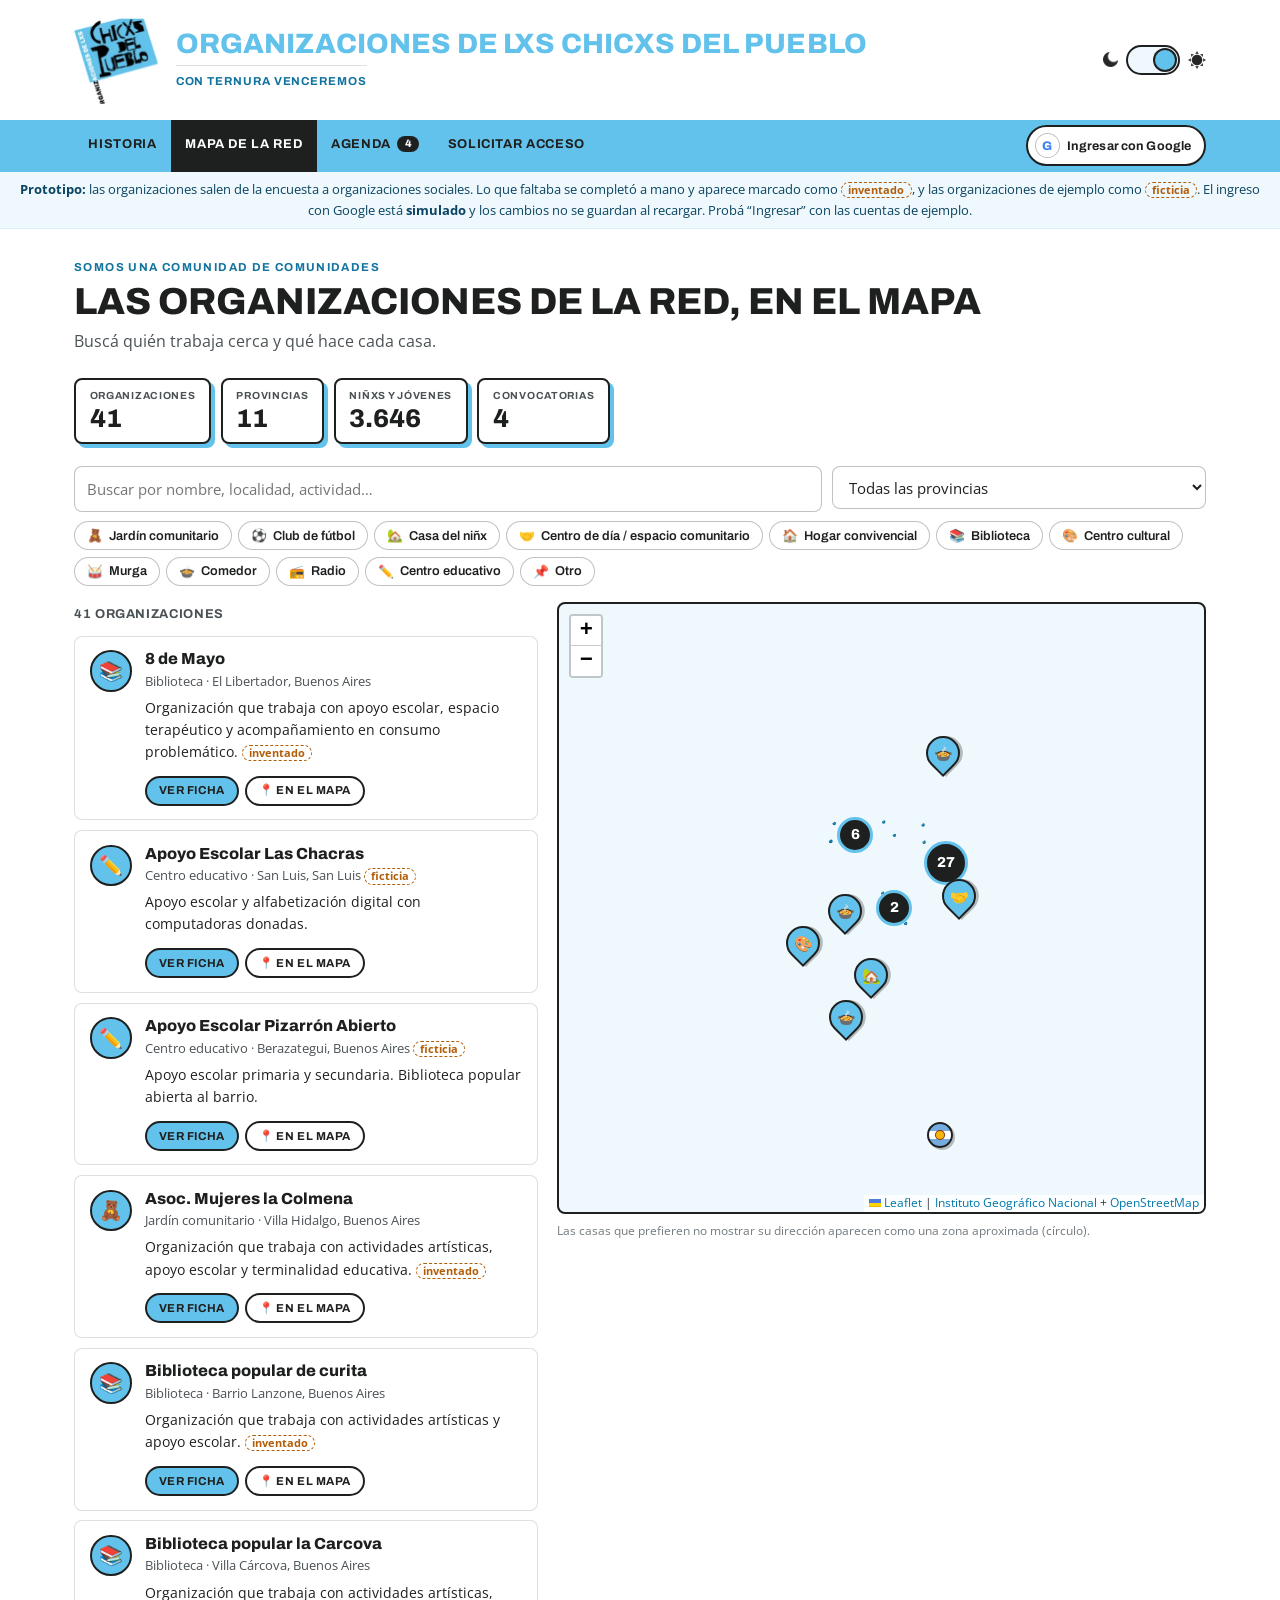
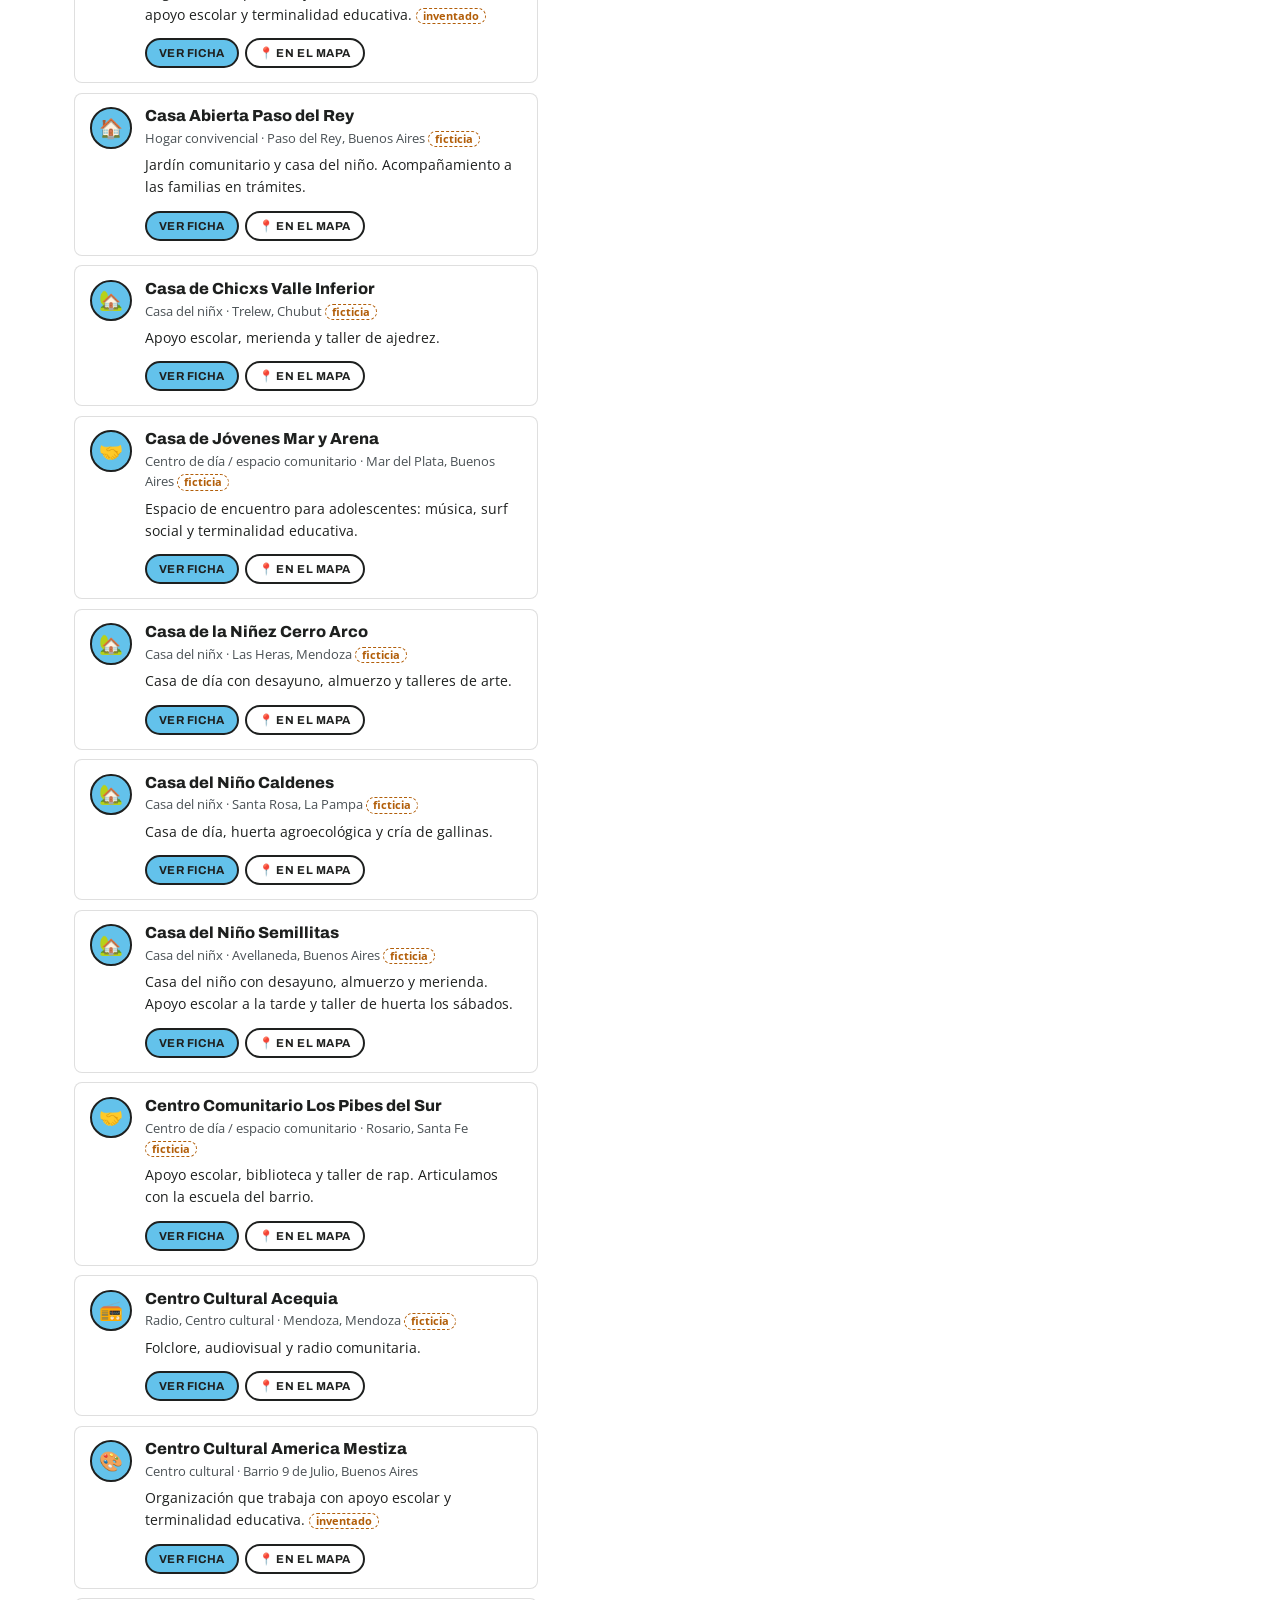
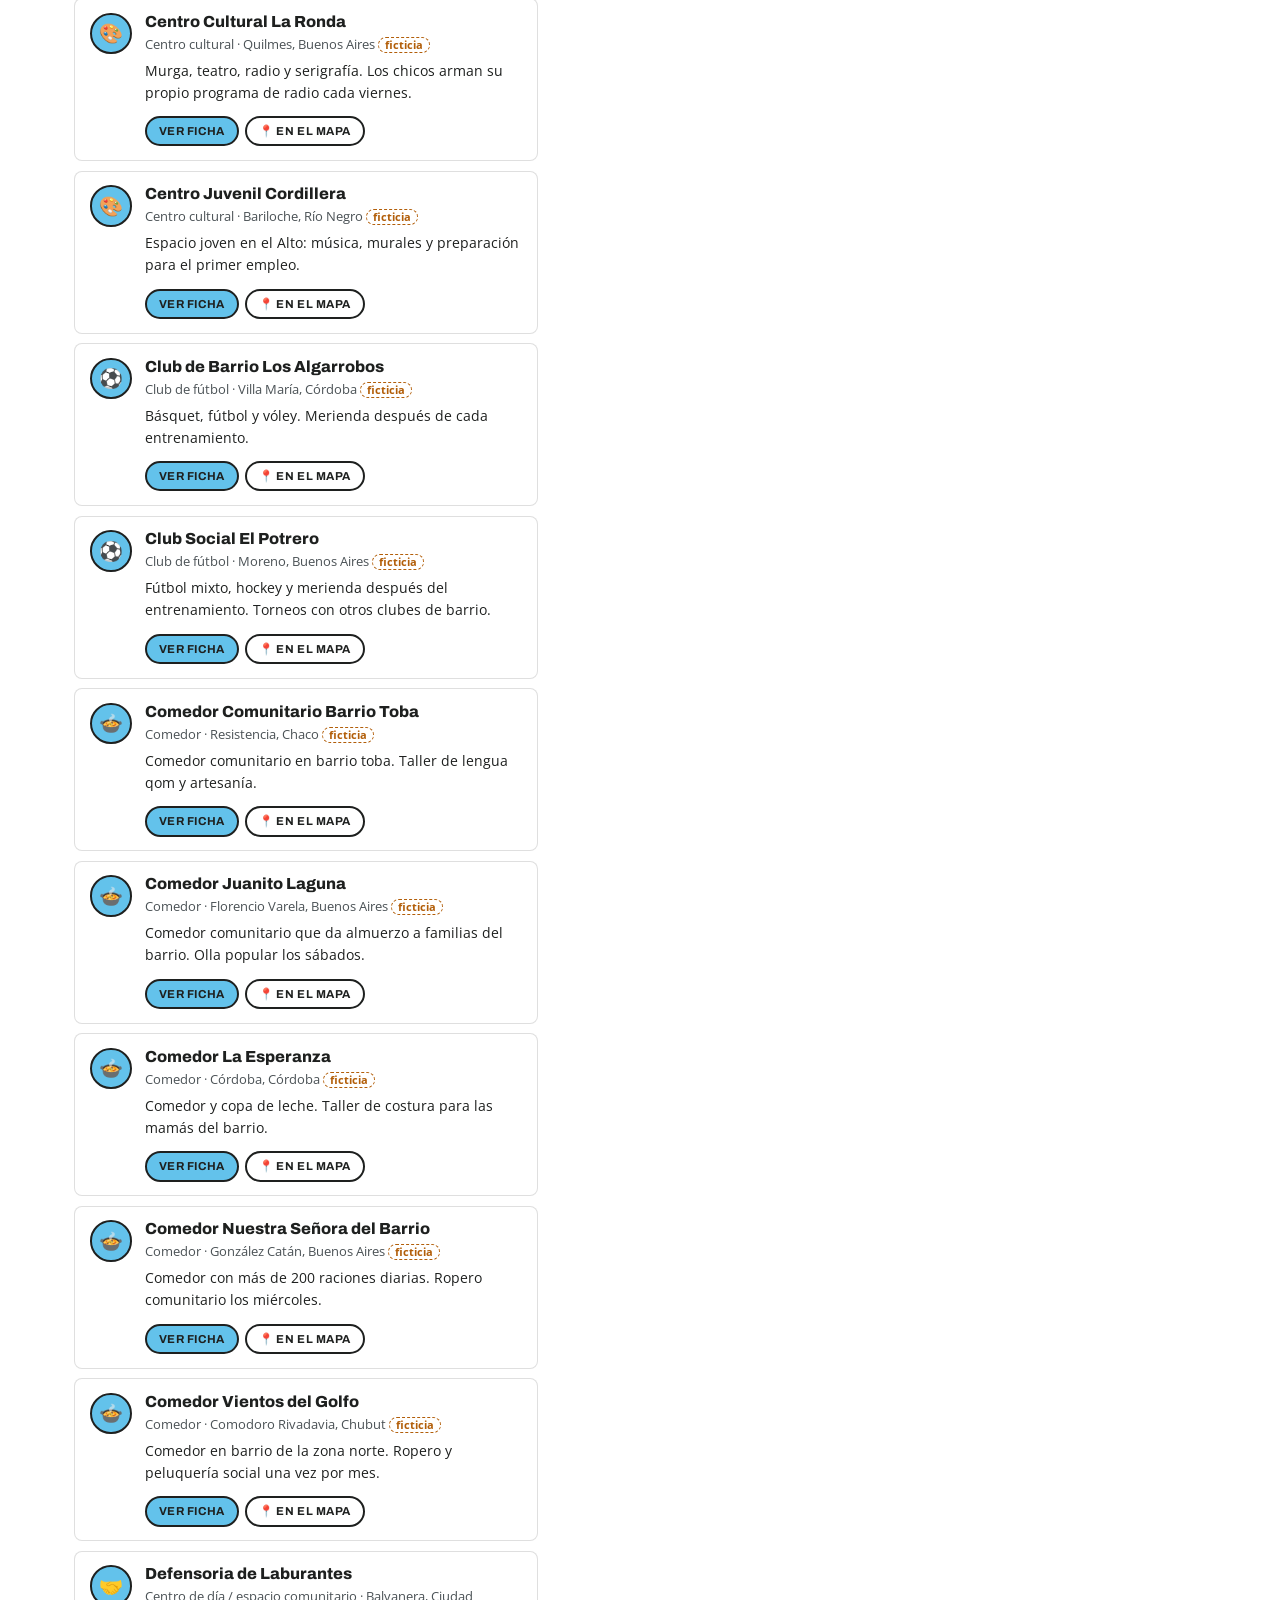
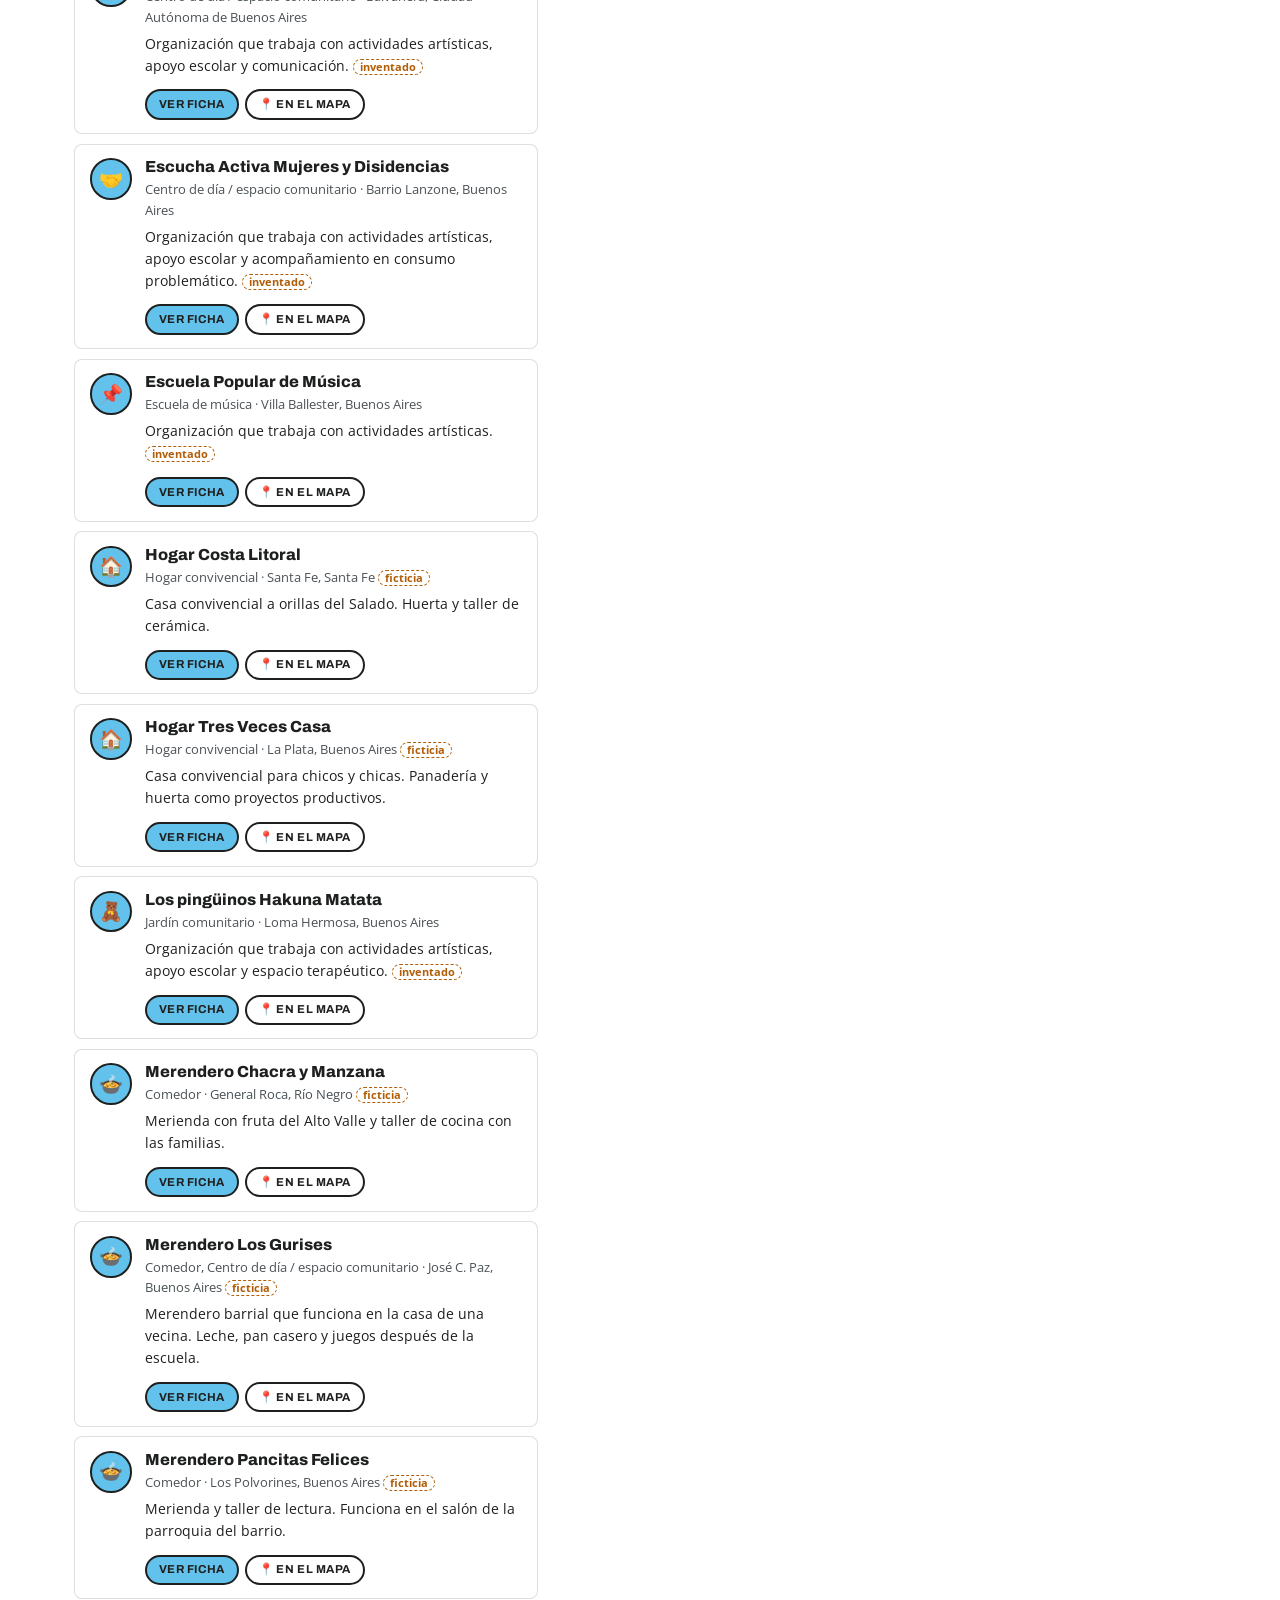
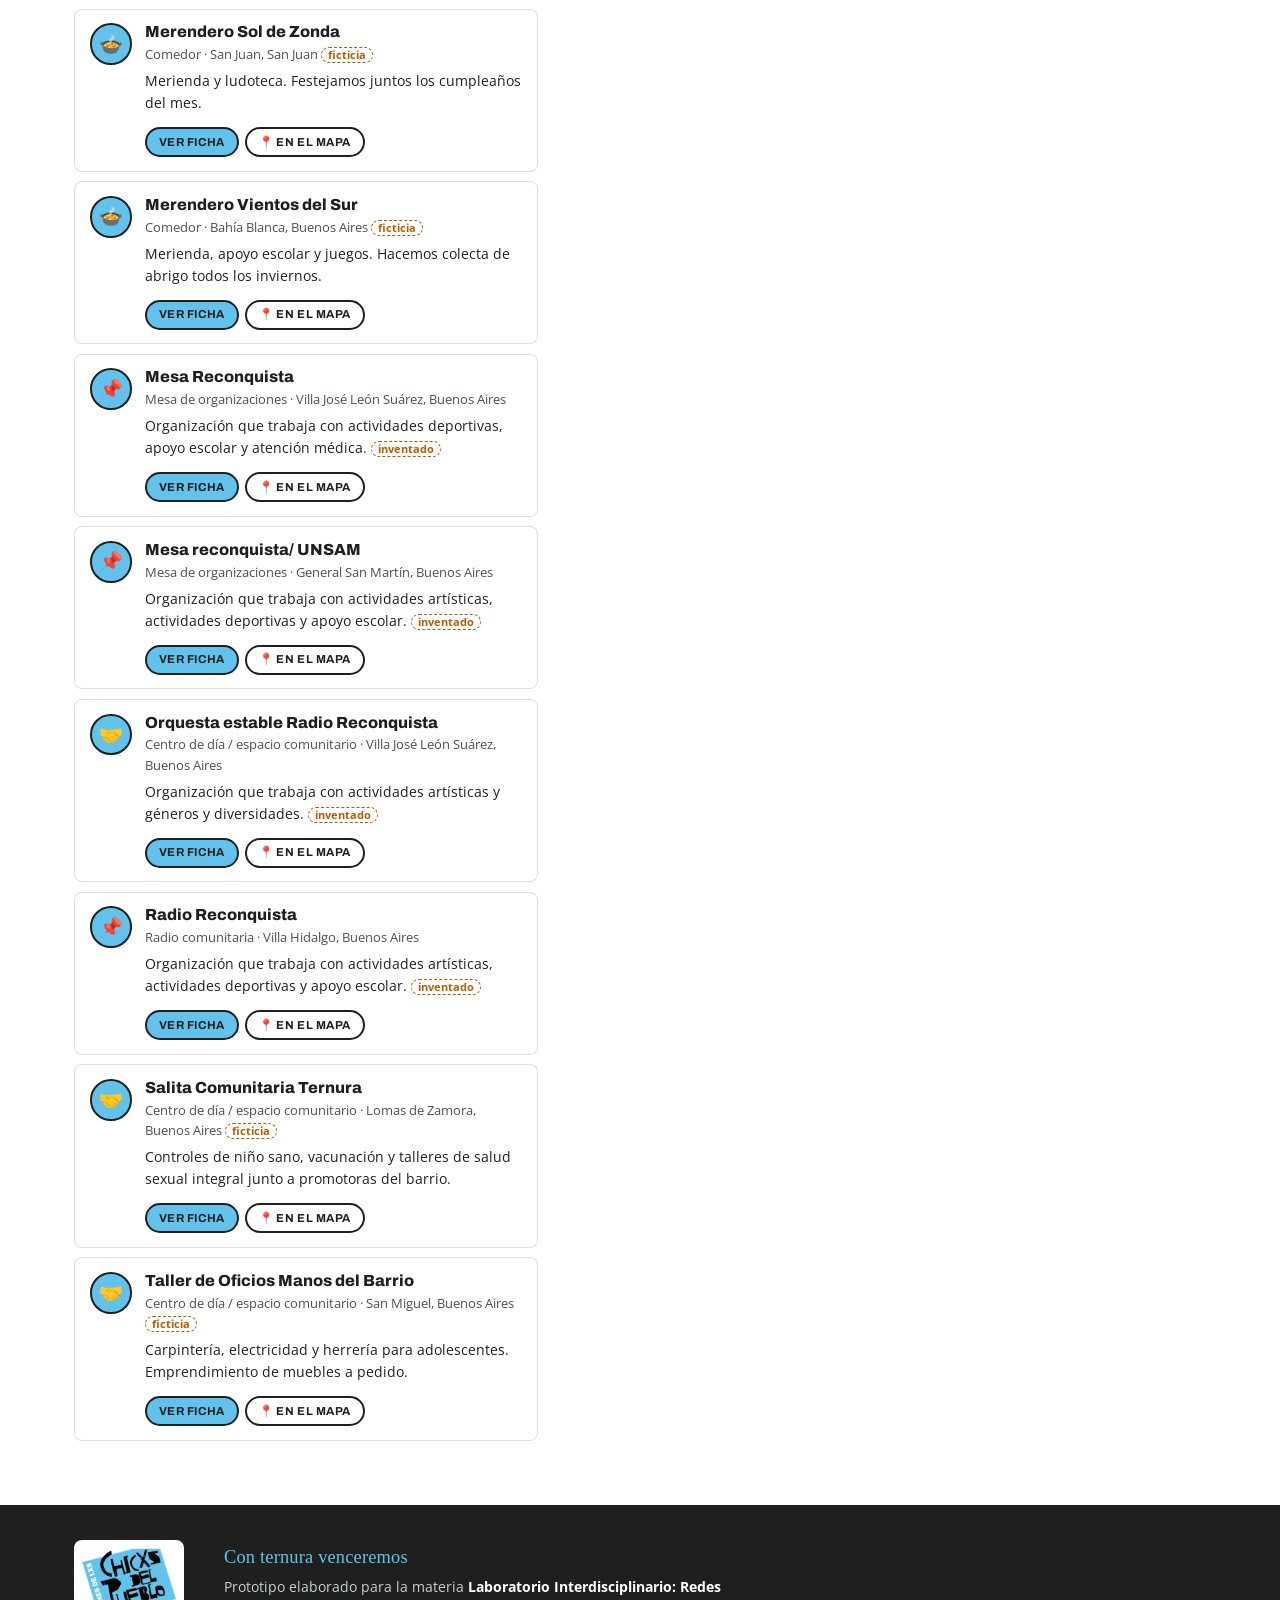
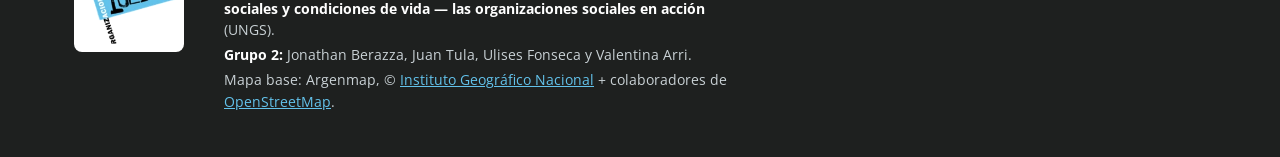
==== commit 390b7ab3: "Red: vuelven los datos de ejemplo junto a la encuesta, marcados como ficticios Co-Authored-By: Claud" ====
--- a/red.html
+++ b/red.html
@@ -5,15 +5,15 @@
 <meta name="viewport" content="width=device-width, initial-scale=1">
 <title>Mapa de la red · Chicxs del Pueblo</title>
 <meta name="description" content="Prototipo: directorio y mapa de las organizaciones de lxs Chicxs del Pueblo, con una agenda de convocatorias entre ellas.">
-<script src="js/tema.js?v=24"></script>
+<script src="js/tema.js?v=25"></script>
 <link rel="icon" href="img/logo-chicxs.png" type="image/png">
 <link rel="preconnect" href="https://fonts.googleapis.com">
 <link rel="preconnect" href="https://fonts.gstatic.com" crossorigin>
 <link href="https://fonts.googleapis.com/css2?family=Archivo:wght@400;600;700;800&family=Open+Sans:ital,wght@0,400;0,600;0,700;1,400&family=Permanent+Marker&display=swap" rel="stylesheet">
 <link rel="stylesheet" href="vendor/leaflet/leaflet.css">
 <link rel="stylesheet" href="vendor/markercluster/MarkerCluster.css">
-<link rel="stylesheet" href="css/marca.css?v=24">
-<link rel="stylesheet" href="css/red.css?v=24">
+<link rel="stylesheet" href="css/marca.css?v=25">
+<link rel="stylesheet" href="css/red.css?v=25">
 </head>
 <body data-app>
 
@@ -52,7 +52,7 @@
 </div>
 
 <div class="demo-banner" role="note">
-  <strong>Prototipo:</strong> las organizaciones salen de la encuesta a organizaciones sociales. Lo que faltaba se completó a mano y aparece marcado como <span class="inventado">inventado</span>. El ingreso con Google está <strong>simulado</strong> y los cambios no se guardan al recargar. Probá “Ingresar” con las cuentas de ejemplo.
+  <strong>Prototipo:</strong> las organizaciones salen de la encuesta a organizaciones sociales. Lo que faltaba se completó a mano y aparece marcado como <span class="inventado">inventado</span>, y las organizaciones de ejemplo como <span class="inventado">ficticia</span>. El ingreso con Google está <strong>simulado</strong> y los cambios no se guardan al recargar. Probá “Ingresar” con las cuentas de ejemplo.
 </div>
 
 <main>
@@ -524,9 +524,9 @@
 
 <script src="vendor/leaflet/leaflet.js"></script>
 <script src="vendor/markercluster/leaflet.markercluster.js"></script>
-<script src="js/sesion.js?v=24"></script>
-<script src="js/red-localidades.js?v=24"></script>
-<script src="js/red-datos.js?v=24"></script>
-<script src="js/red.js?v=24"></script>
+<script src="js/sesion.js?v=25"></script>
+<script src="js/red-localidades.js?v=25"></script>
+<script src="js/red-datos.js?v=25"></script>
+<script src="js/red.js?v=25"></script>
 </body>
 </html>
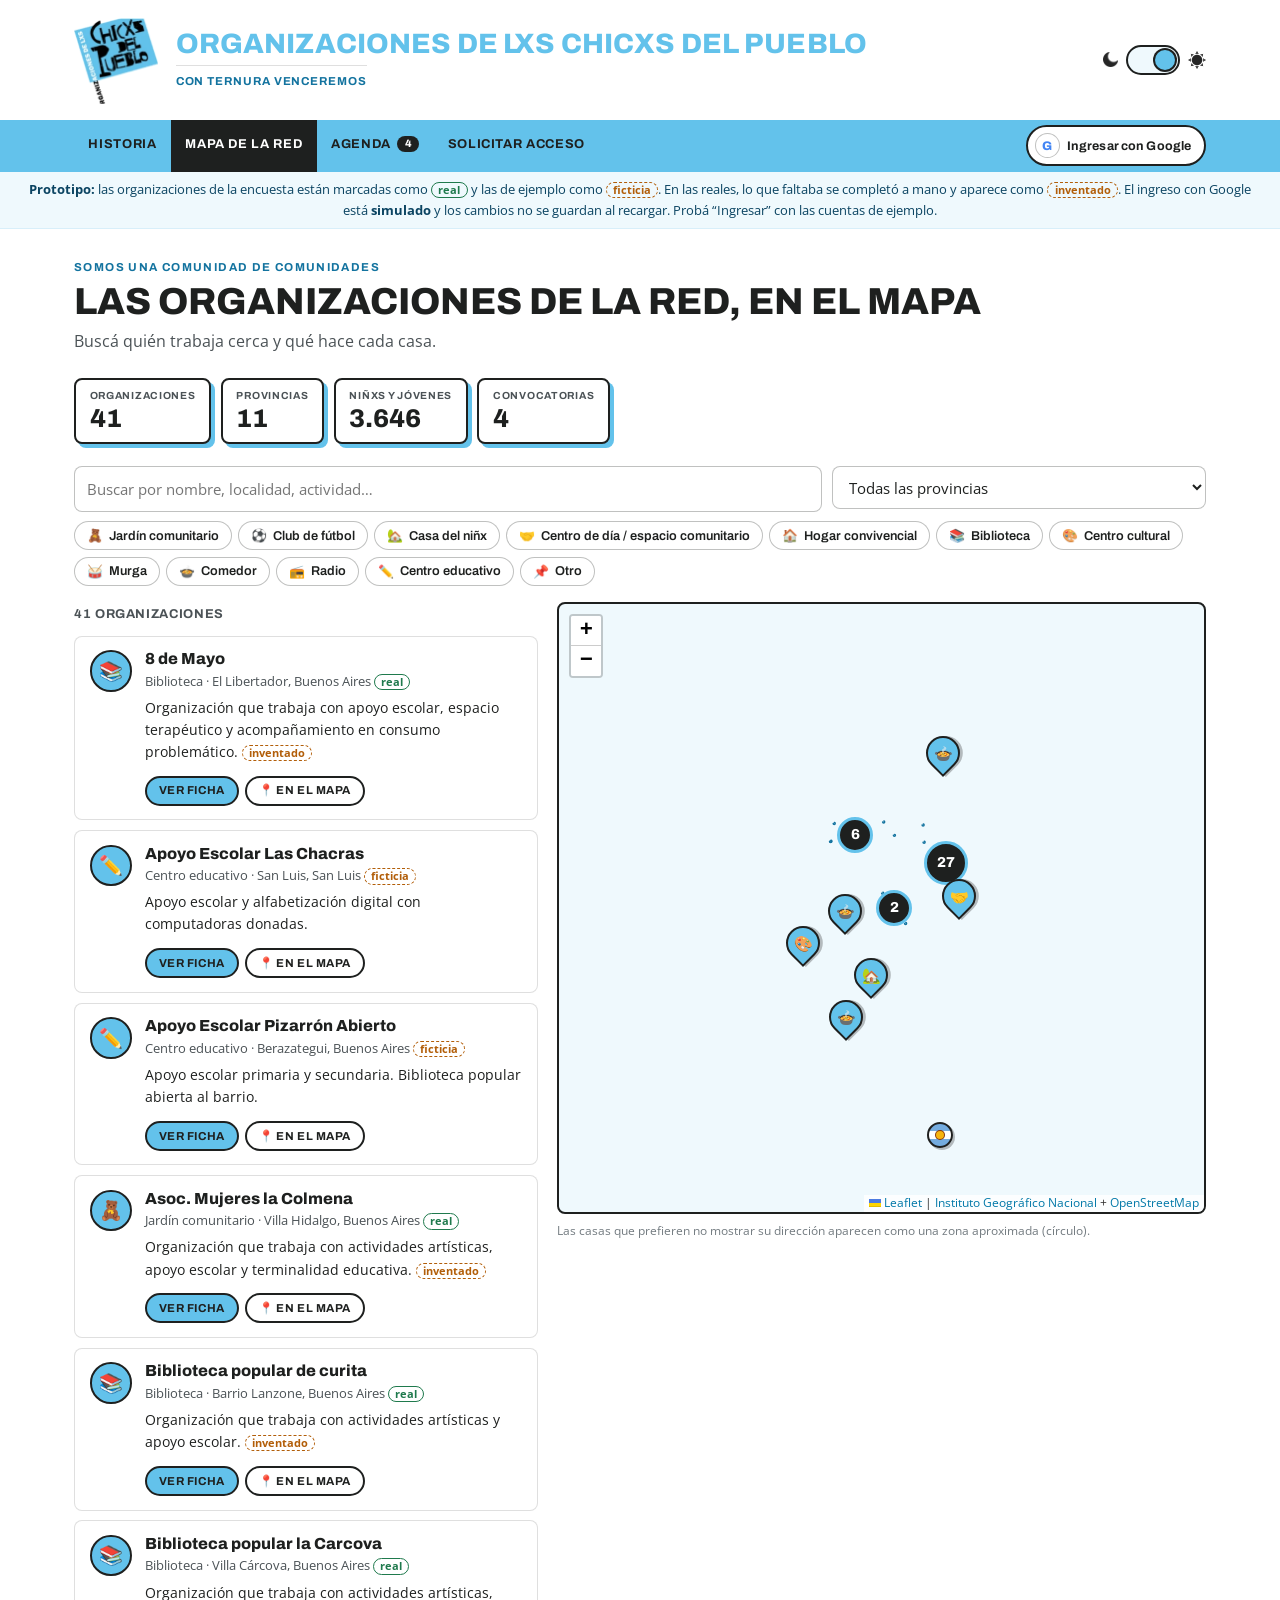
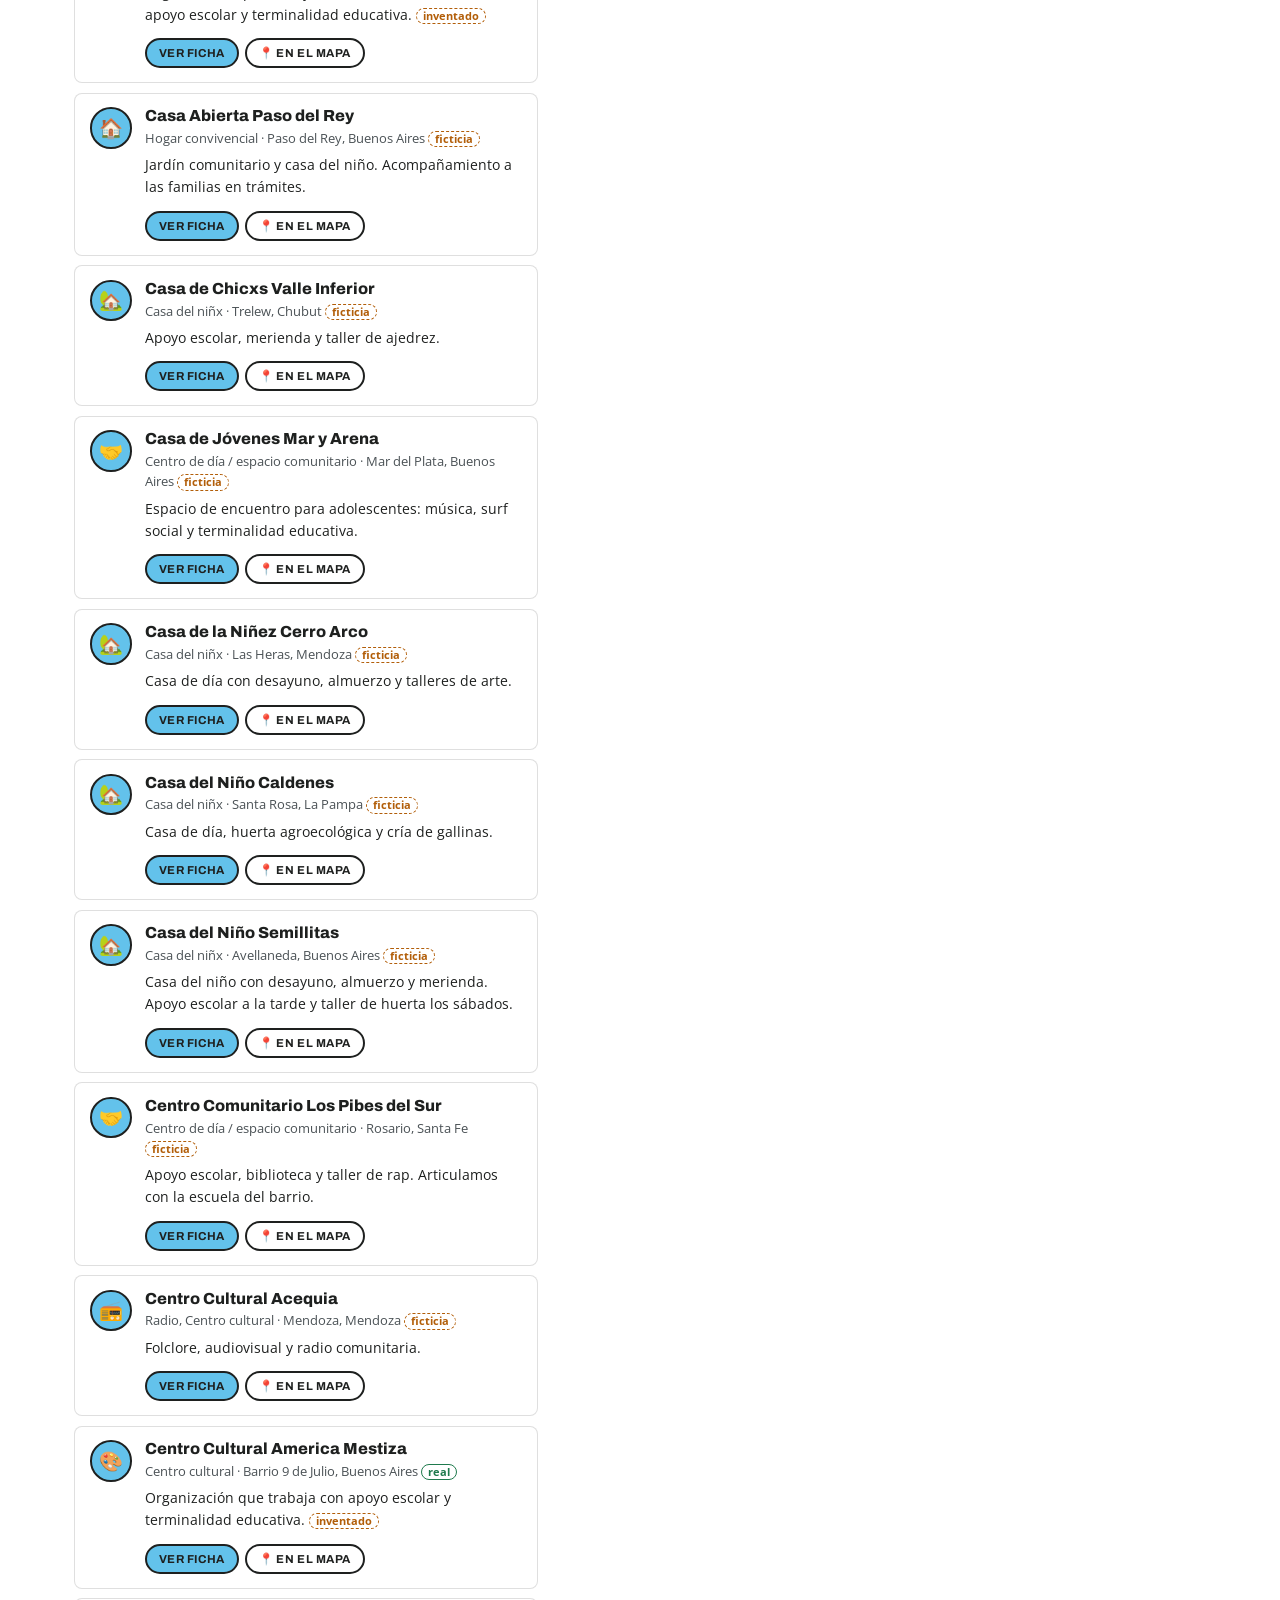
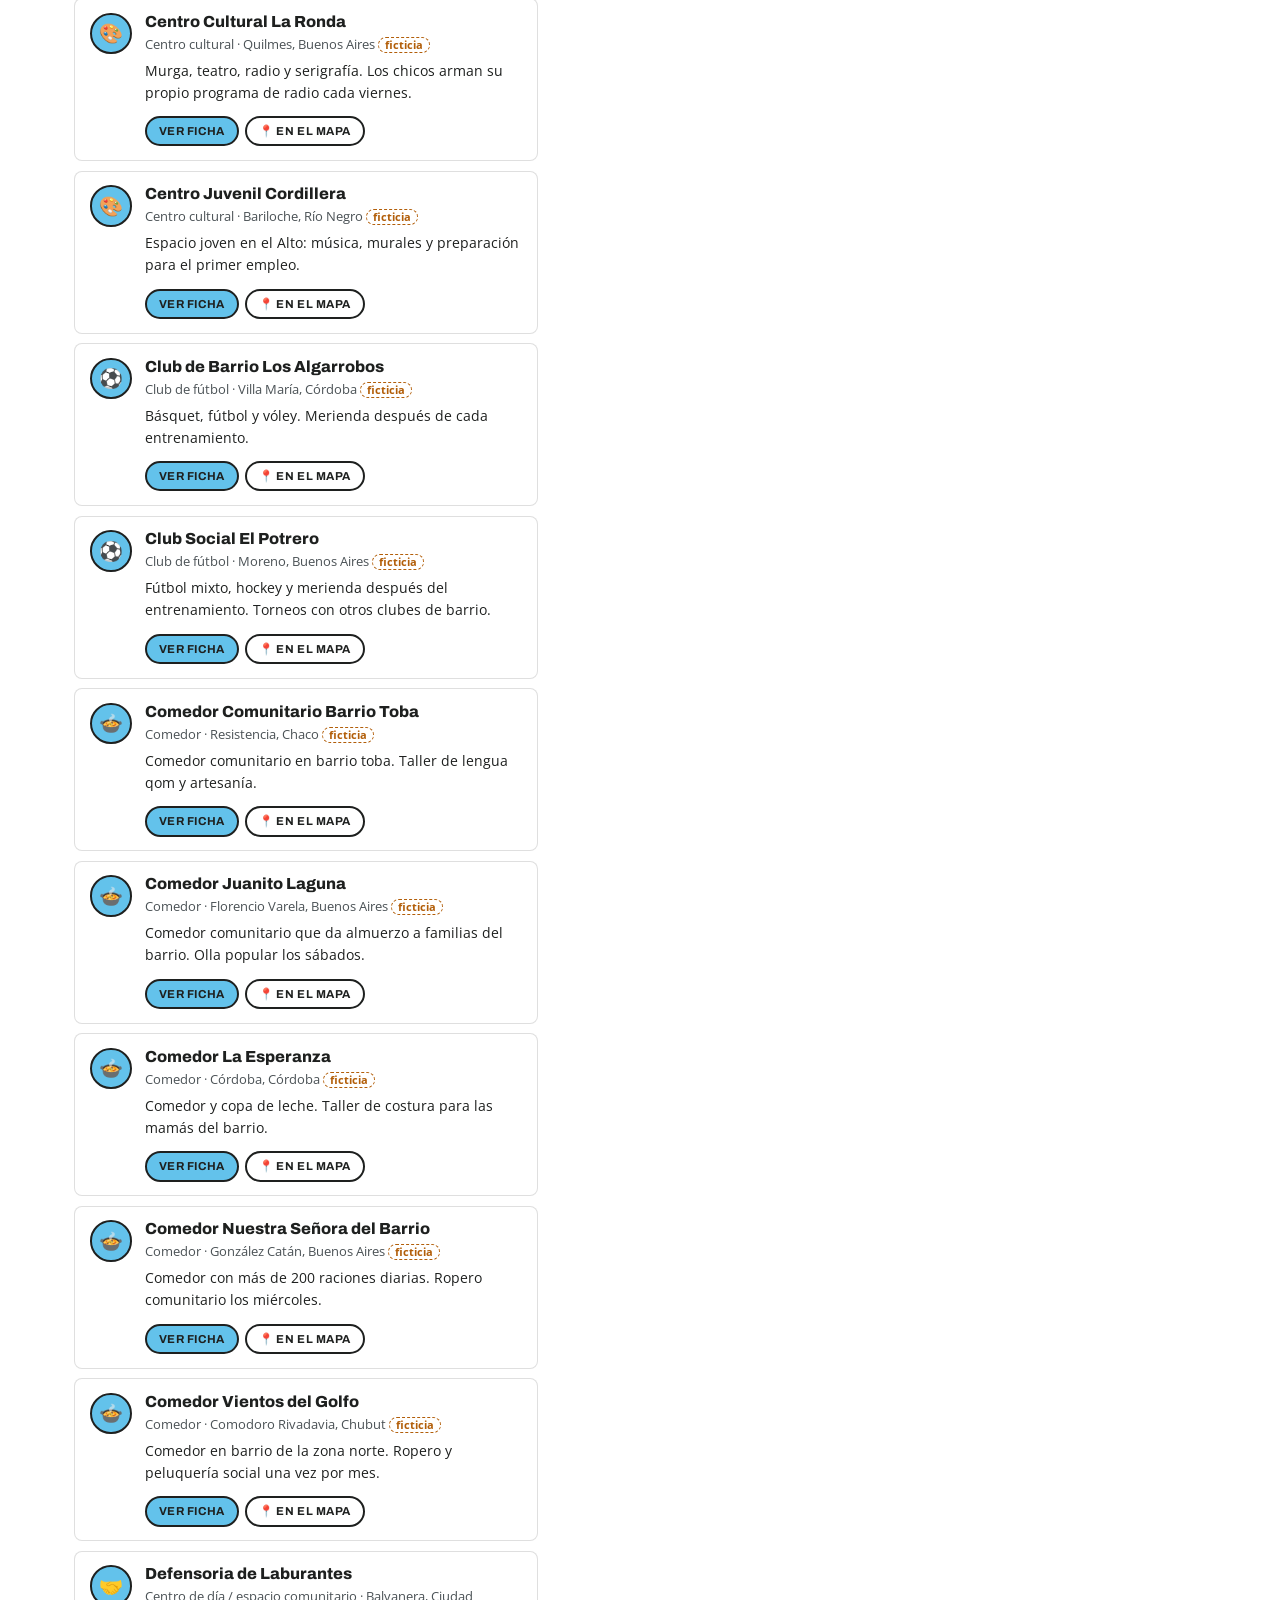
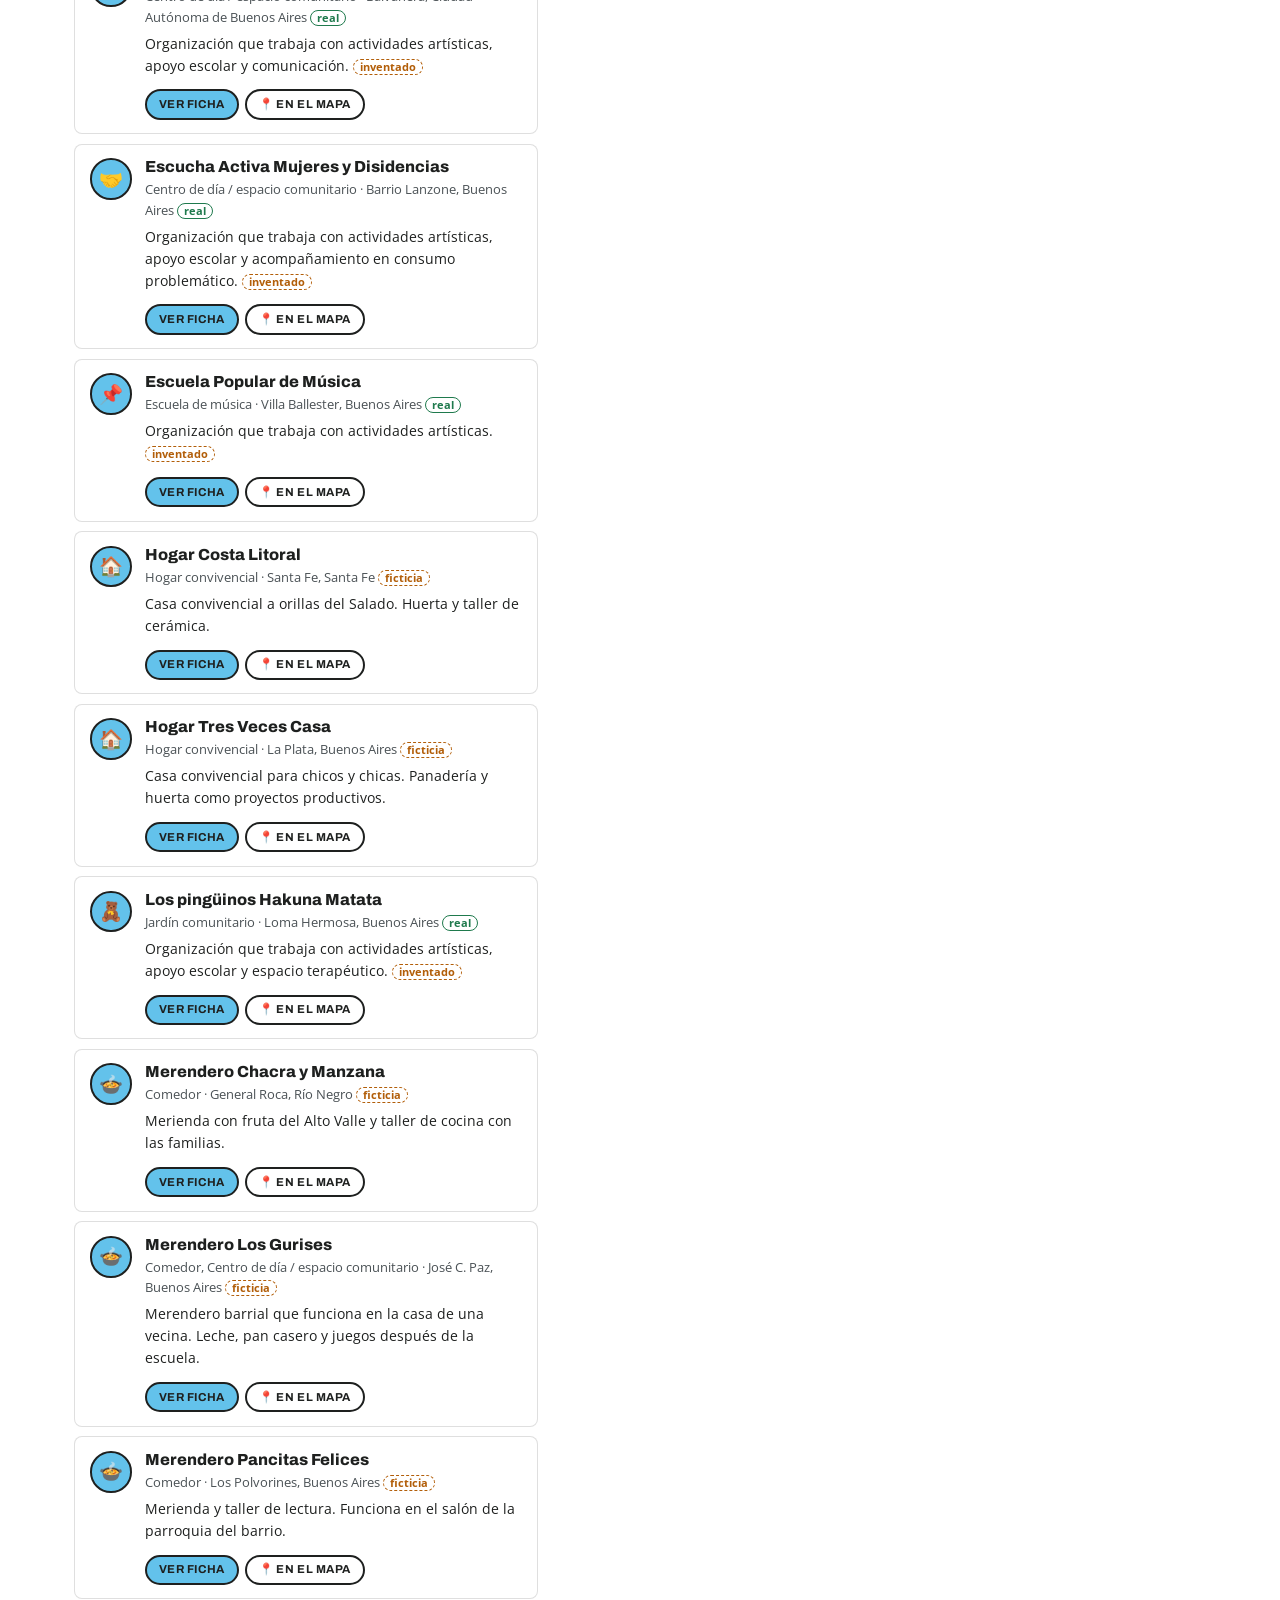
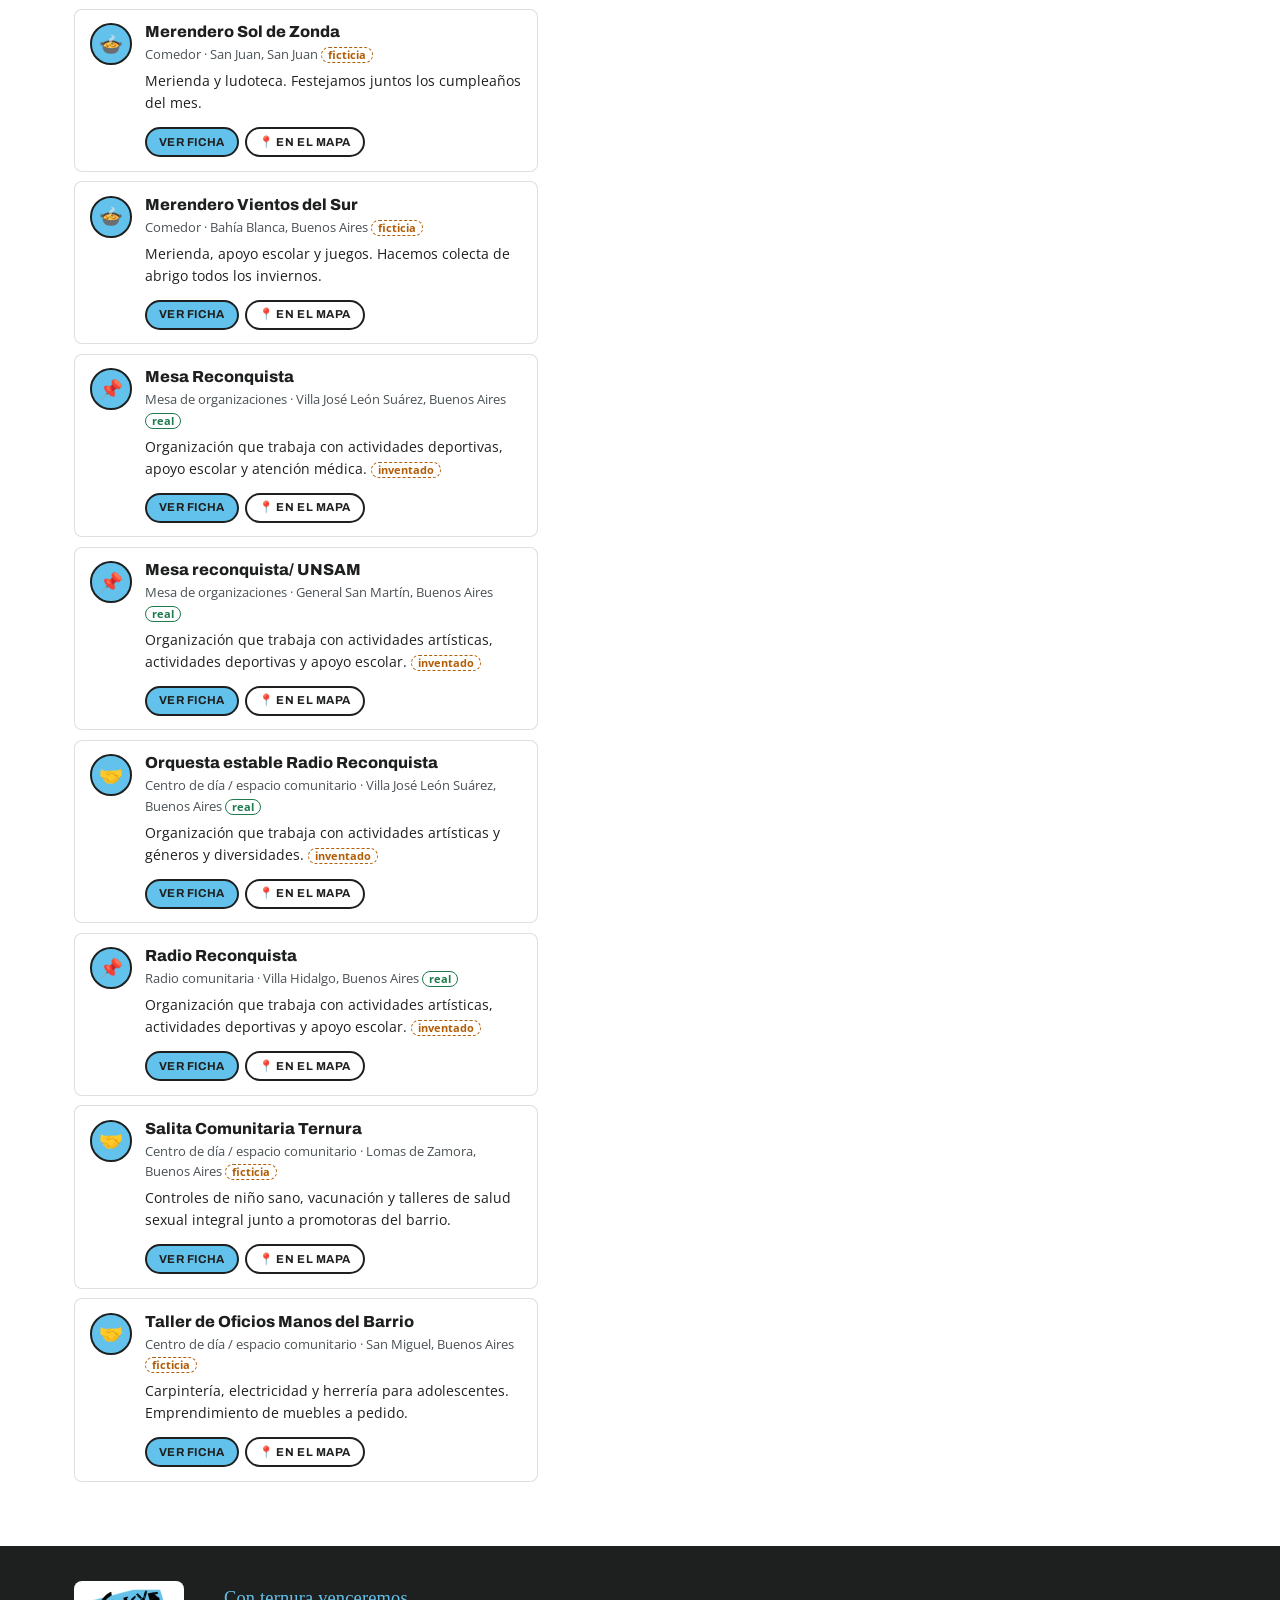
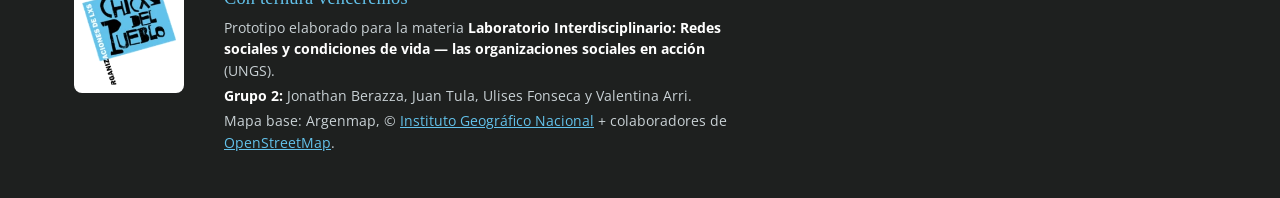
==== commit 8f286999: "Agenda: dirección del punto marcado; organizaciones de la encuesta con la marca real Co-Authored-By:" ====
--- a/red.html
+++ b/red.html
@@ -5,15 +5,15 @@
 <meta name="viewport" content="width=device-width, initial-scale=1">
 <title>Mapa de la red · Chicxs del Pueblo</title>
 <meta name="description" content="Prototipo: directorio y mapa de las organizaciones de lxs Chicxs del Pueblo, con una agenda de convocatorias entre ellas.">
-<script src="js/tema.js?v=25"></script>
+<script src="js/tema.js?v=27"></script>
 <link rel="icon" href="img/logo-chicxs.png" type="image/png">
 <link rel="preconnect" href="https://fonts.googleapis.com">
 <link rel="preconnect" href="https://fonts.gstatic.com" crossorigin>
 <link href="https://fonts.googleapis.com/css2?family=Archivo:wght@400;600;700;800&family=Open+Sans:ital,wght@0,400;0,600;0,700;1,400&family=Permanent+Marker&display=swap" rel="stylesheet">
 <link rel="stylesheet" href="vendor/leaflet/leaflet.css">
 <link rel="stylesheet" href="vendor/markercluster/MarkerCluster.css">
-<link rel="stylesheet" href="css/marca.css?v=25">
-<link rel="stylesheet" href="css/red.css?v=25">
+<link rel="stylesheet" href="css/marca.css?v=27">
+<link rel="stylesheet" href="css/red.css?v=27">
 </head>
 <body data-app>
 
@@ -52,7 +52,7 @@
 </div>
 
 <div class="demo-banner" role="note">
-  <strong>Prototipo:</strong> las organizaciones salen de la encuesta a organizaciones sociales. Lo que faltaba se completó a mano y aparece marcado como <span class="inventado">inventado</span>, y las organizaciones de ejemplo como <span class="inventado">ficticia</span>. El ingreso con Google está <strong>simulado</strong> y los cambios no se guardan al recargar. Probá “Ingresar” con las cuentas de ejemplo.
+  <strong>Prototipo:</strong> las organizaciones de la encuesta están marcadas como <span class="real">real</span> y las de ejemplo como <span class="inventado">ficticia</span>. En las reales, lo que faltaba se completó a mano y aparece como <span class="inventado">inventado</span>. El ingreso con Google está <strong>simulado</strong> y los cambios no se guardan al recargar. Probá “Ingresar” con las cuentas de ejemplo.
 </div>
 
 <main>
@@ -131,6 +131,11 @@
               <div id="mapaAviso" class="mapa mapa--aviso" role="region" aria-label="Mapa para marcar la ubicación de la convocatoria"></div>
               <span class="field-hint" id="mapaAvisoHint">Tocá el mapa para marcar dónde es.</span>
             </div>
+            <label class="field">
+              <span class="field-label">Dirección marcada</span>
+              <input id="avDireccion" class="field-control" maxlength="120" autocomplete="off" placeholder="Se completa al marcar el mapa">
+              <span class="field-hint">Sale del punto del mapa. Si no es exacta, podés corregirla.</span>
+            </label>
             <label class="field">
               <span class="field-label">Título *</span>
               <input id="avTitulo" class="field-control" maxlength="80" required placeholder="Ej.: Jornada de pintura en el centro comunitario">
@@ -524,9 +529,9 @@
 
 <script src="vendor/leaflet/leaflet.js"></script>
 <script src="vendor/markercluster/leaflet.markercluster.js"></script>
-<script src="js/sesion.js?v=25"></script>
-<script src="js/red-localidades.js?v=25"></script>
-<script src="js/red-datos.js?v=25"></script>
-<script src="js/red.js?v=25"></script>
+<script src="js/sesion.js?v=27"></script>
+<script src="js/red-localidades.js?v=27"></script>
+<script src="js/red-datos.js?v=27"></script>
+<script src="js/red.js?v=27"></script>
 </body>
 </html>
--- a/css/red.css
+++ b/css/red.css
@@ -82,6 +82,7 @@
 .otro-campo{ margin-top:.6rem; }
 .tag--neutral{ border-color:var(--line-strong); color:var(--ink-soft); }
 .inventado{ display:inline-block; font-size:.68rem; font-weight:700; font-style:normal; line-height:1.3; padding:0 .4rem; border-radius:999px; border:1.5px dashed var(--warn); color:var(--warn); white-space:nowrap; }
+.real{ display:inline-block; font-size:.68rem; font-weight:700; font-style:normal; line-height:1.3; padding:0 .4rem; border-radius:999px; border:1.5px solid var(--ok); color:var(--ok); white-space:nowrap; }
 .tag--pendiente{ border-color:var(--warn); color:var(--warn); }
 
 .vacio{ text-align:center; color:var(--ink-mute); padding:2rem 1rem; border:1.5px dashed var(--line-strong); border-radius:var(--radius); }
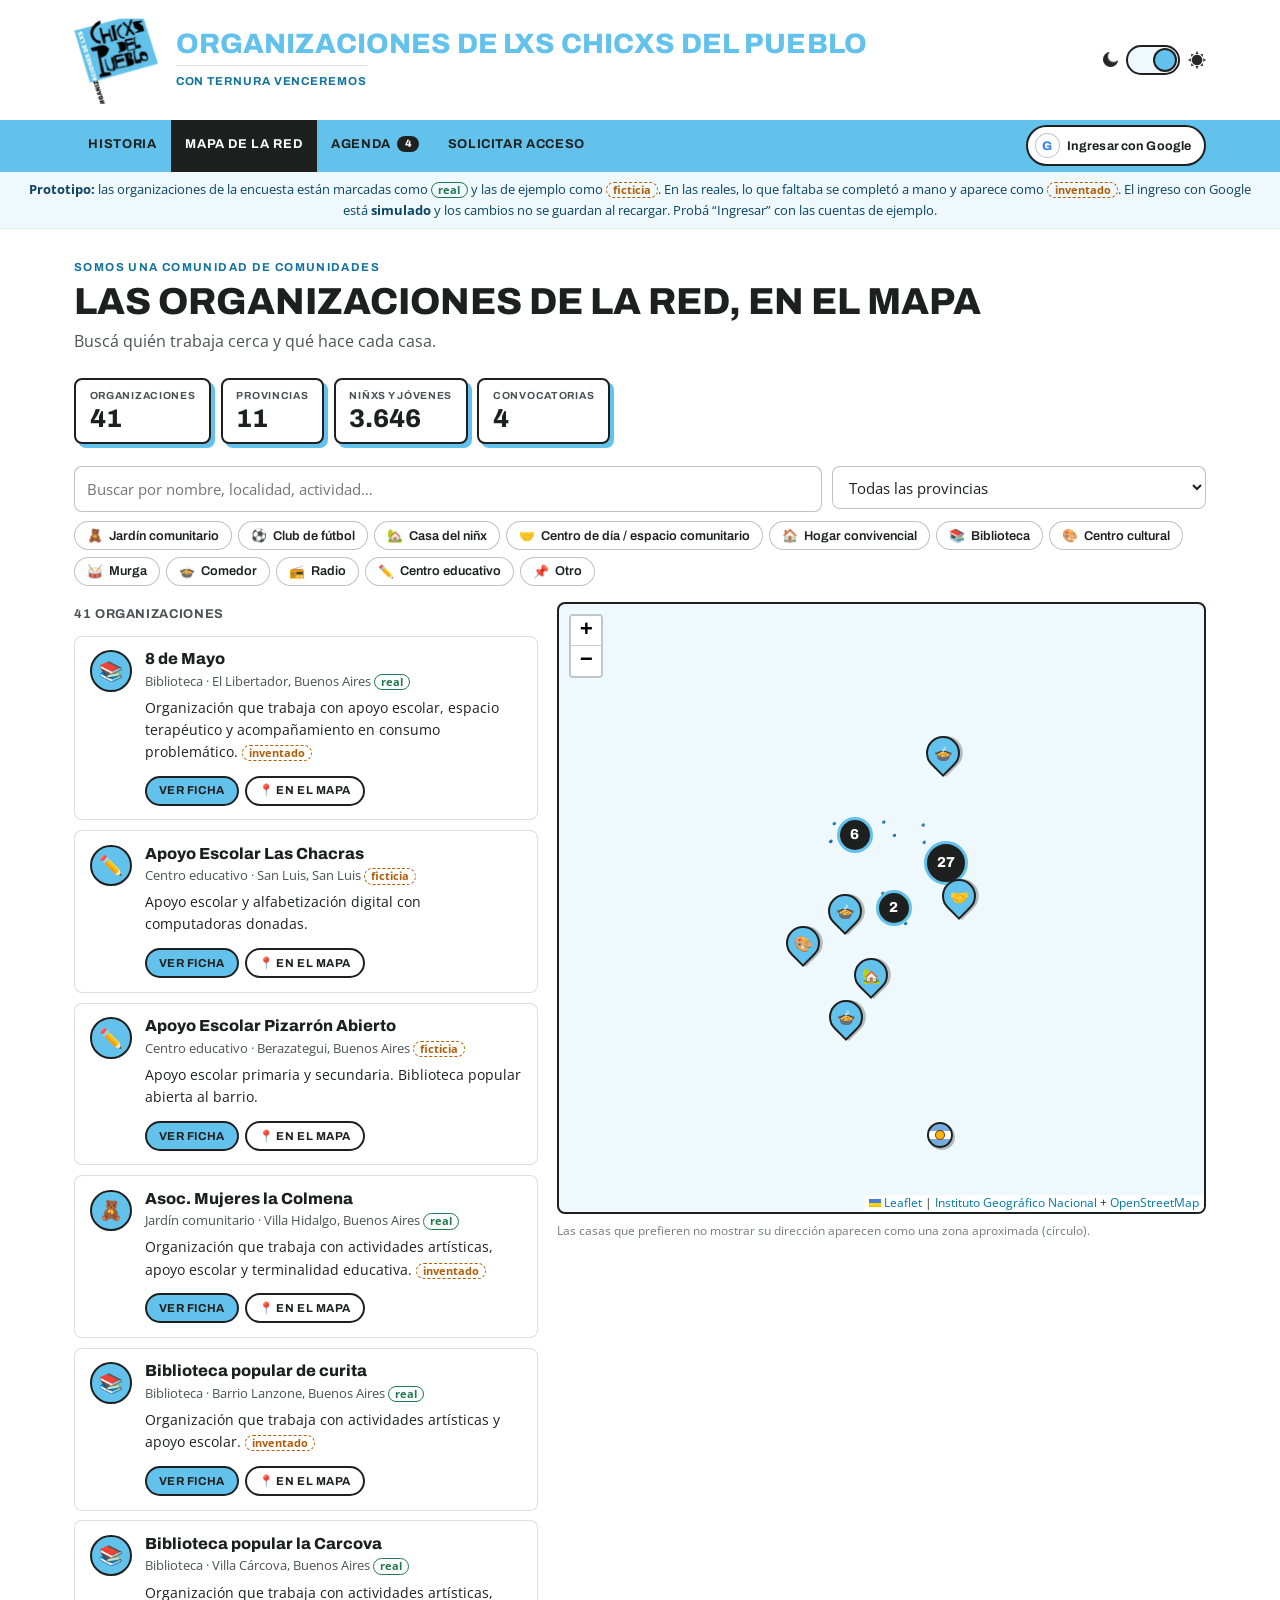
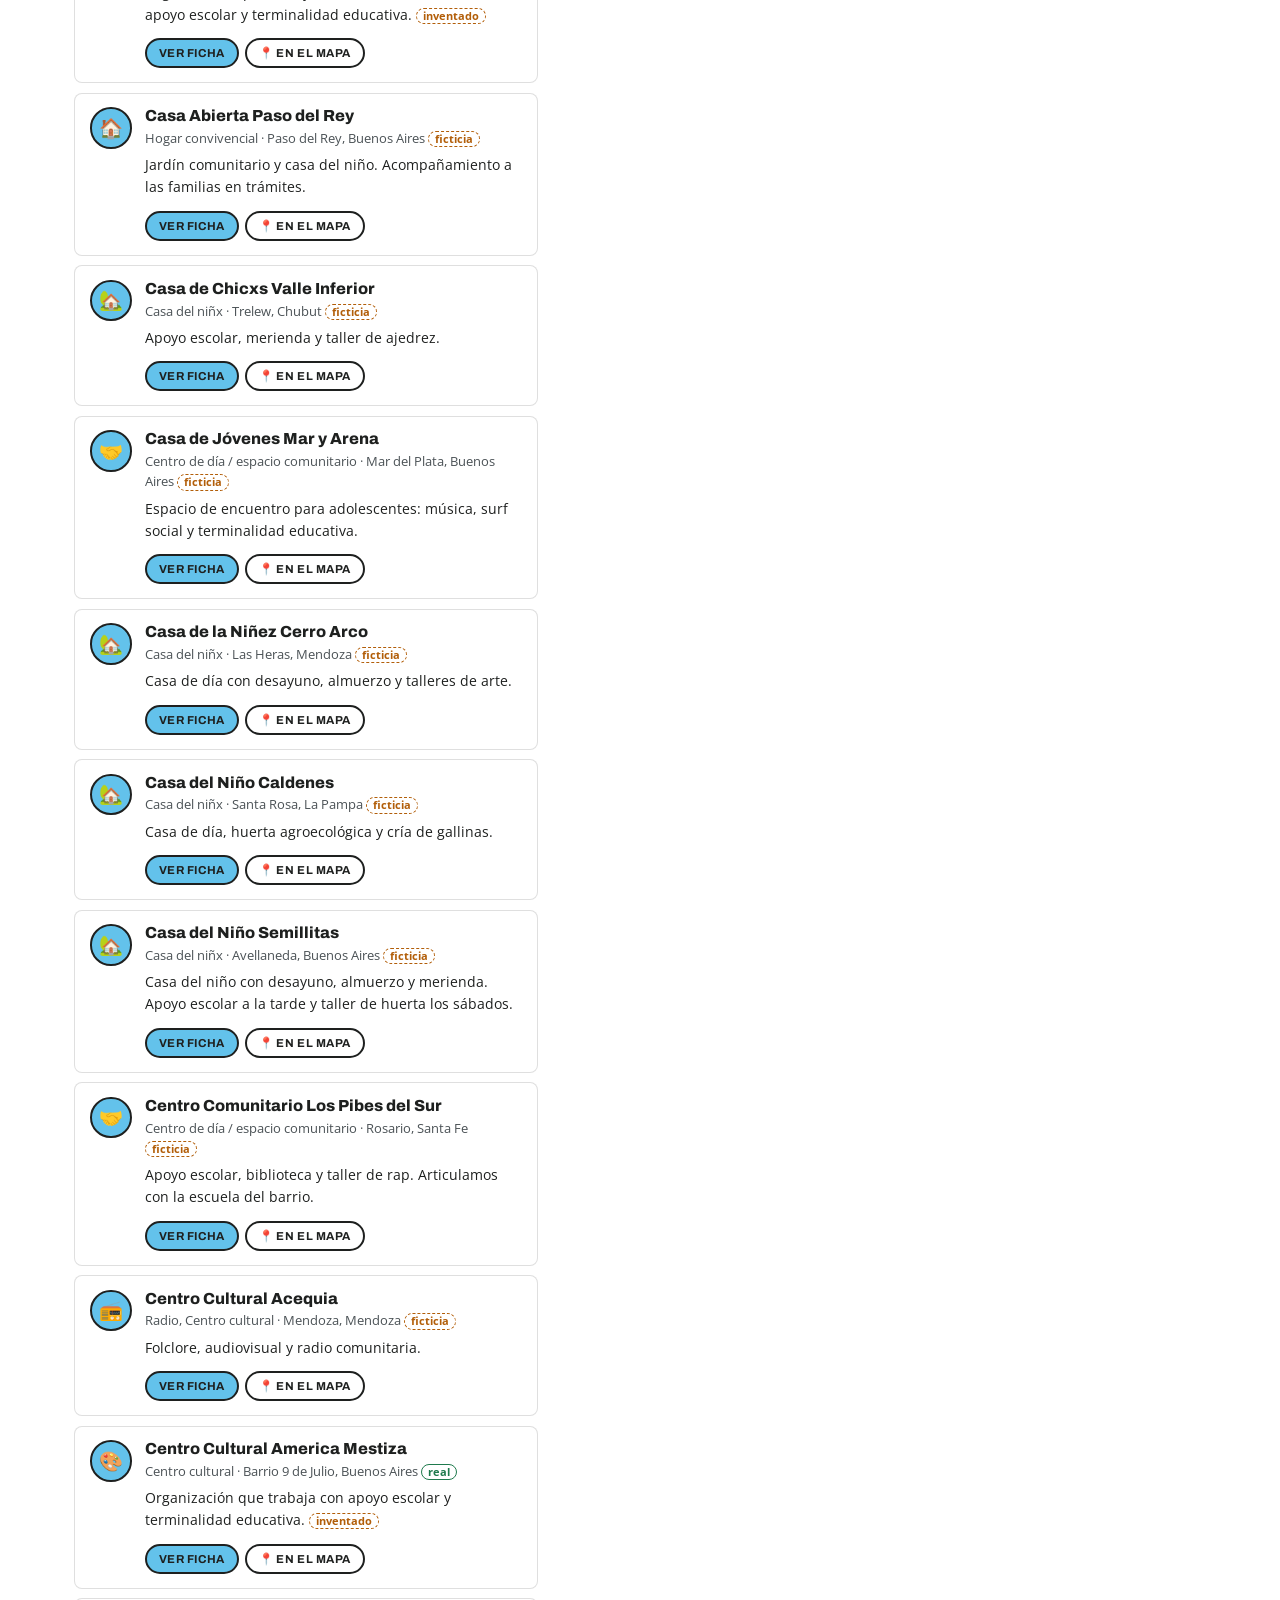
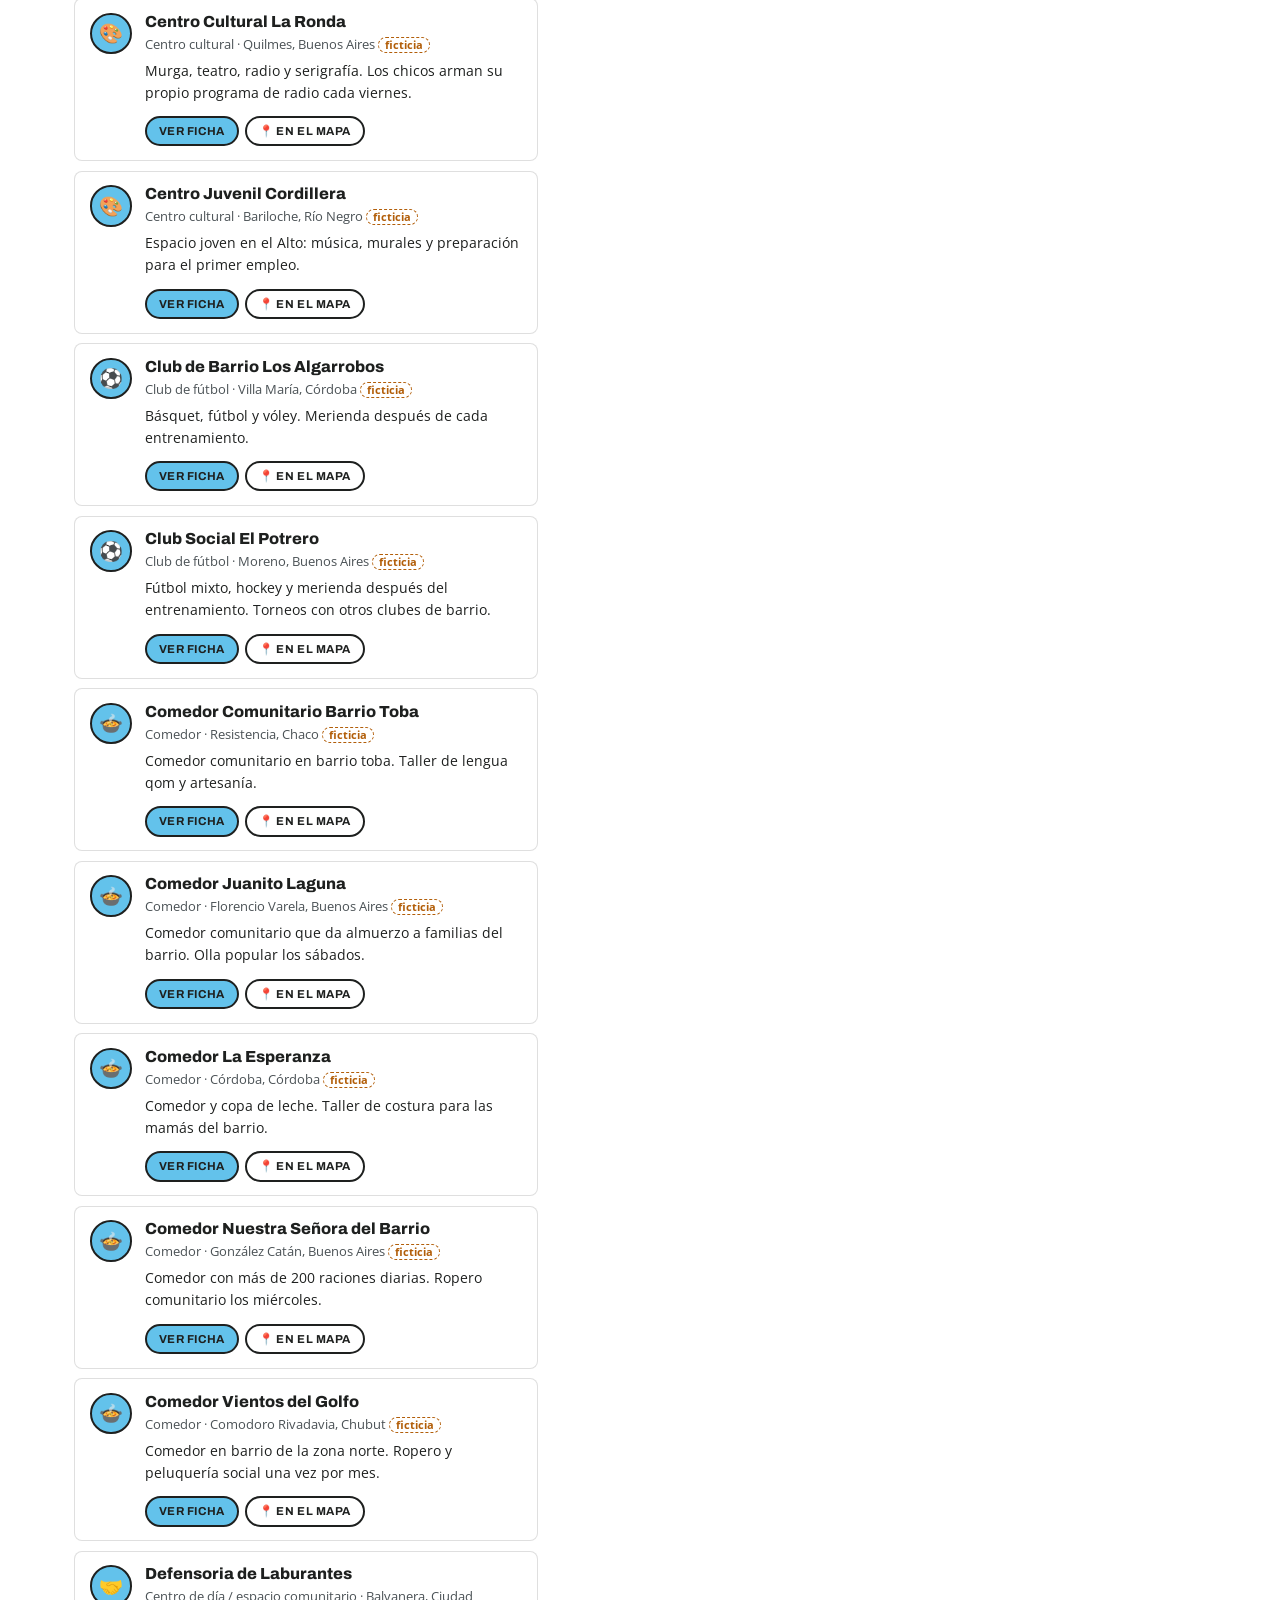
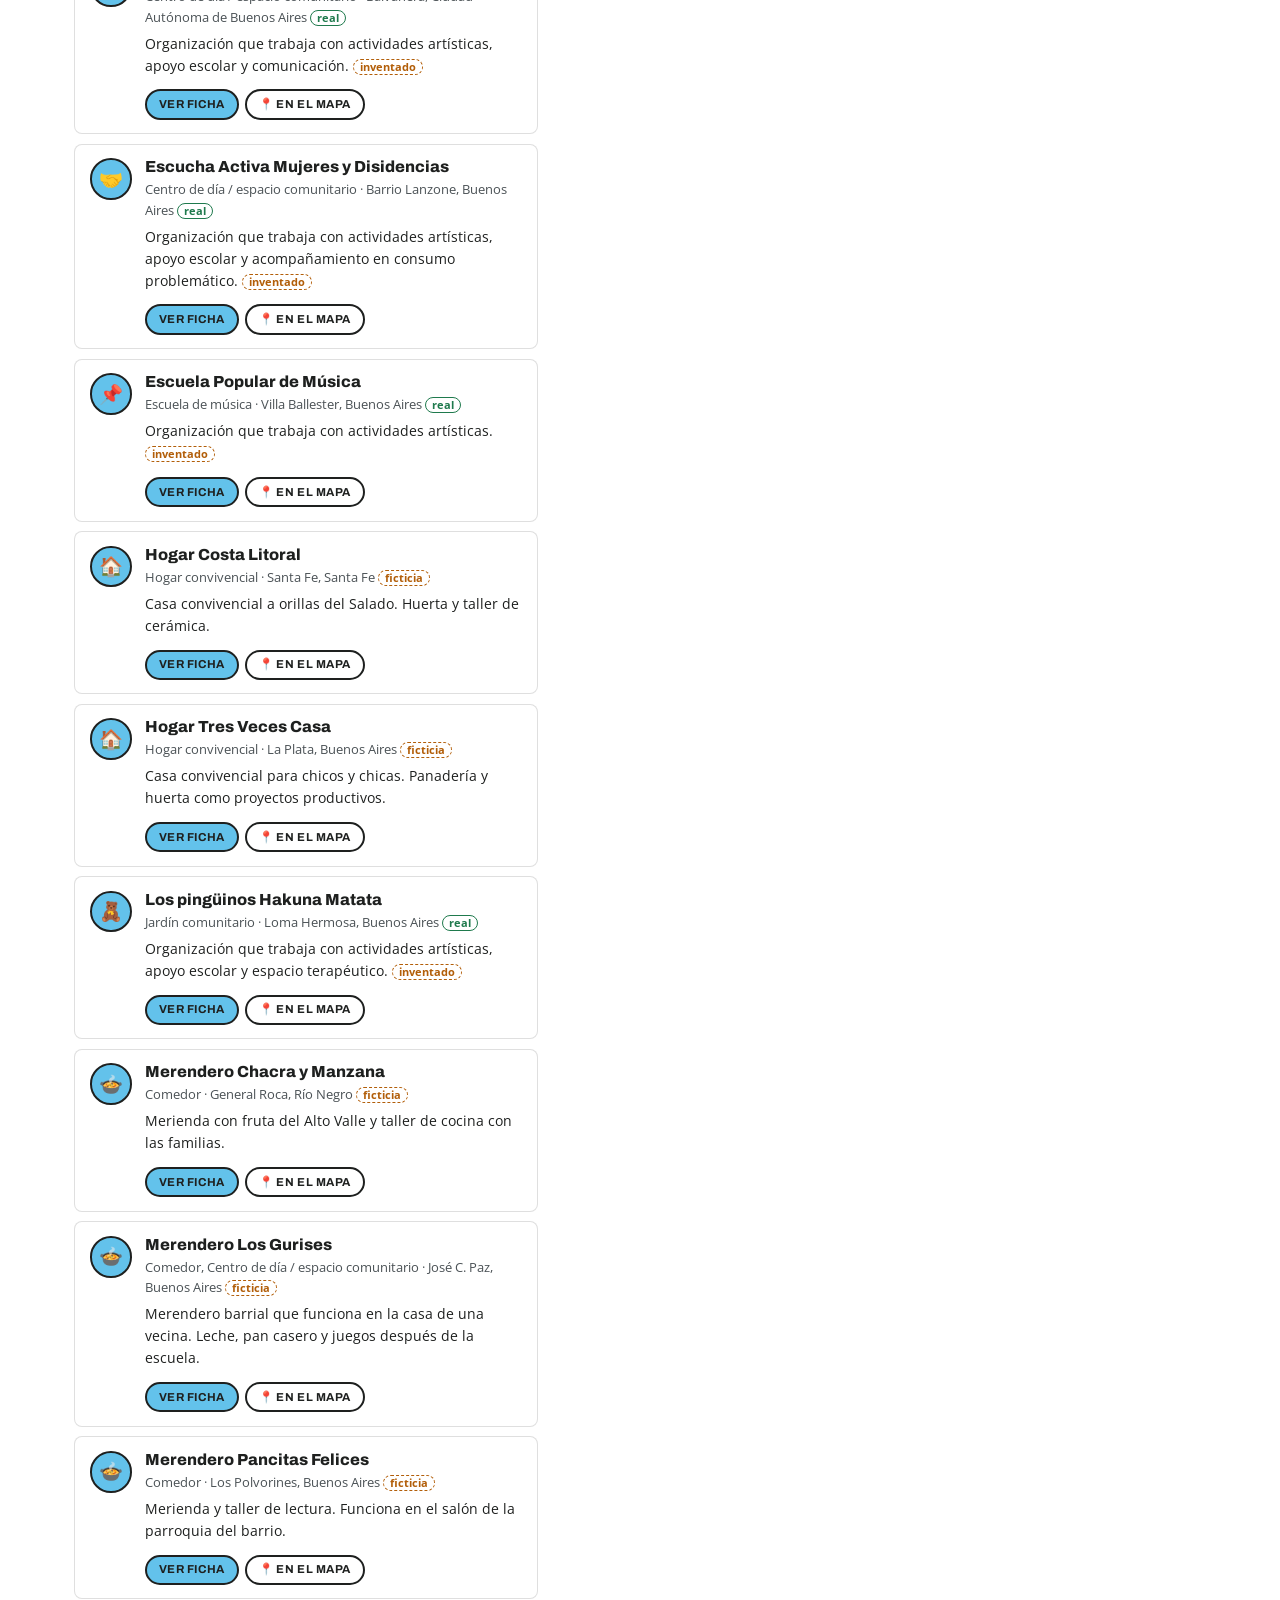
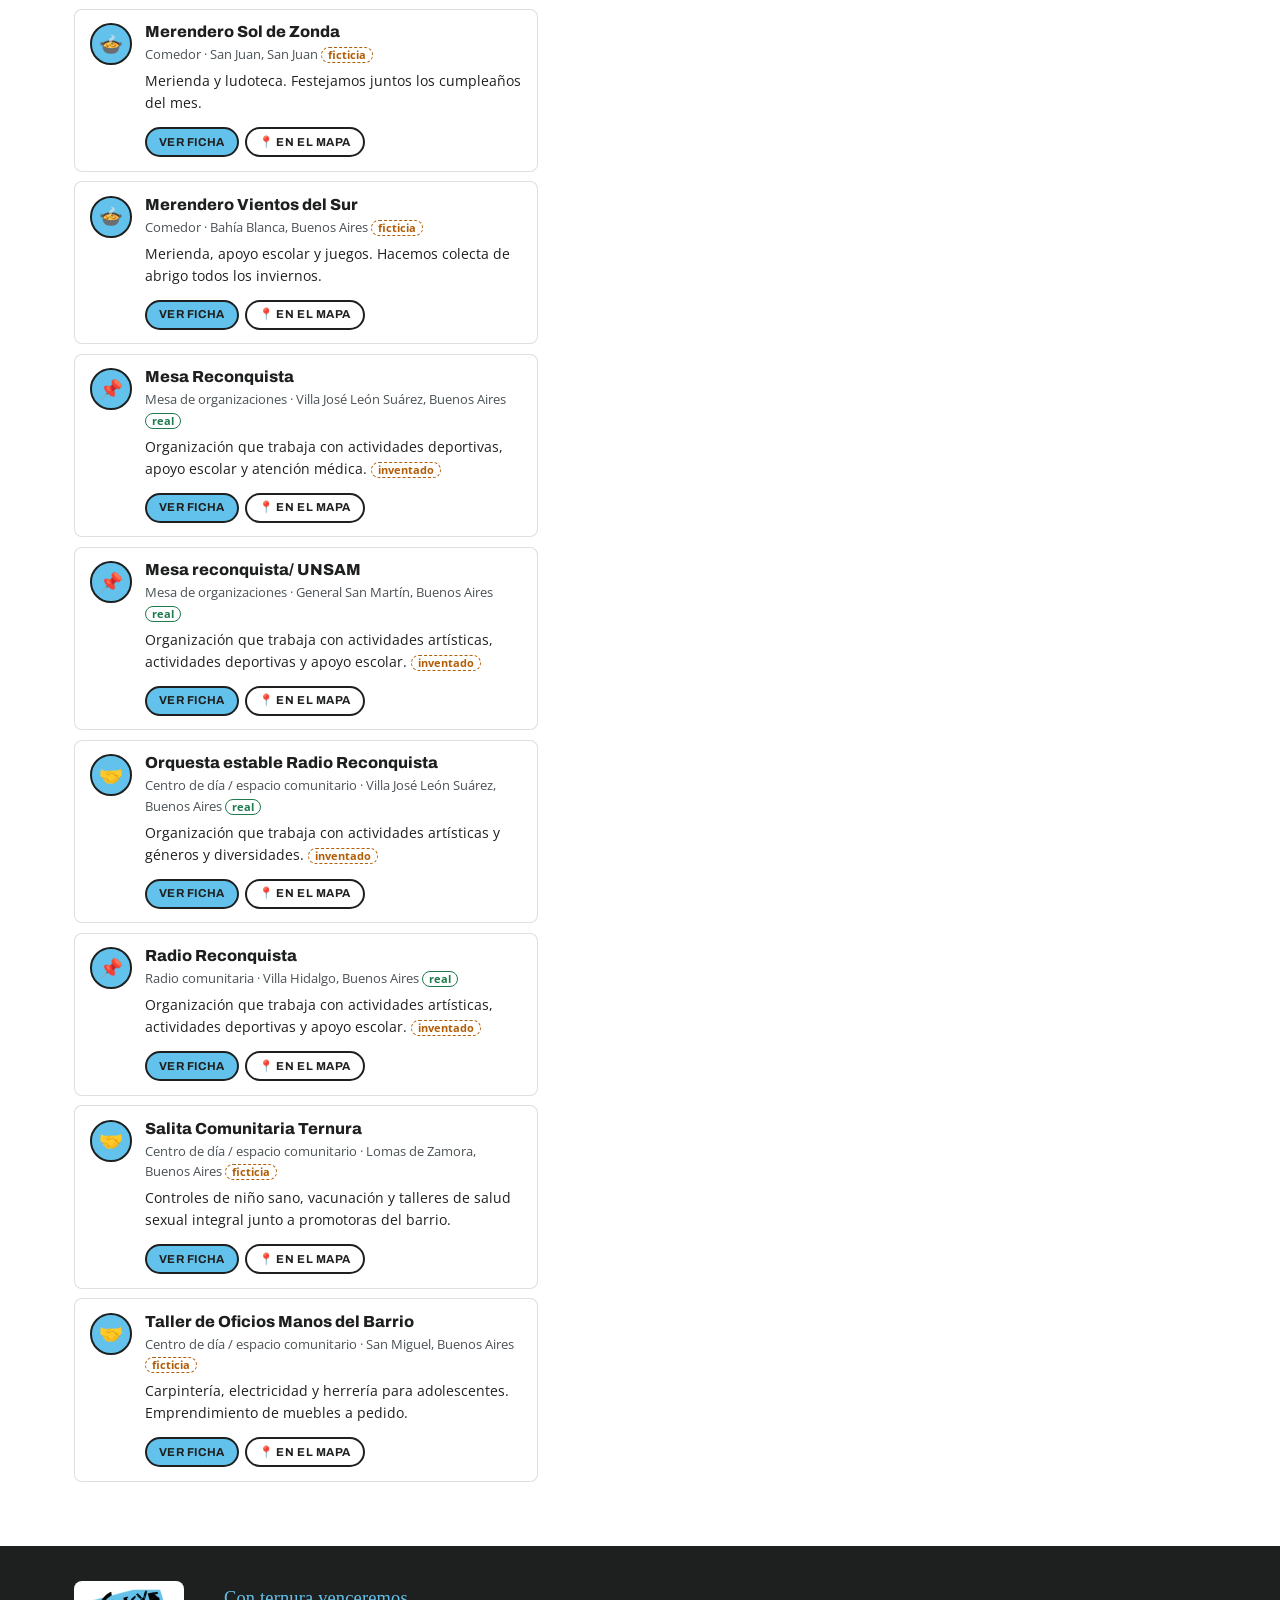
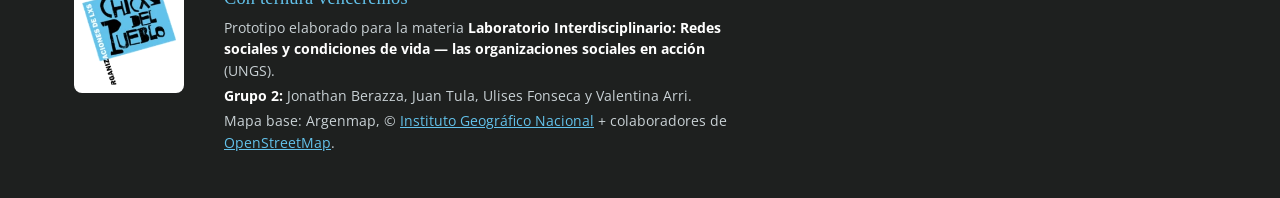
==== commit e4413265: "Agenda: cambiar la dirección mueve el pin; si no se encuentra, no deja publicar Co-Authored-By: Clau" ====
--- a/red.html
+++ b/red.html
@@ -5,15 +5,15 @@
 <meta name="viewport" content="width=device-width, initial-scale=1">
 <title>Mapa de la red · Chicxs del Pueblo</title>
 <meta name="description" content="Prototipo: directorio y mapa de las organizaciones de lxs Chicxs del Pueblo, con una agenda de convocatorias entre ellas.">
-<script src="js/tema.js?v=27"></script>
+<script src="js/tema.js?v=28"></script>
 <link rel="icon" href="img/logo-chicxs.png" type="image/png">
 <link rel="preconnect" href="https://fonts.googleapis.com">
 <link rel="preconnect" href="https://fonts.gstatic.com" crossorigin>
 <link href="https://fonts.googleapis.com/css2?family=Archivo:wght@400;600;700;800&family=Open+Sans:ital,wght@0,400;0,600;0,700;1,400&family=Permanent+Marker&display=swap" rel="stylesheet">
 <link rel="stylesheet" href="vendor/leaflet/leaflet.css">
 <link rel="stylesheet" href="vendor/markercluster/MarkerCluster.css">
-<link rel="stylesheet" href="css/marca.css?v=27">
-<link rel="stylesheet" href="css/red.css?v=27">
+<link rel="stylesheet" href="css/marca.css?v=28">
+<link rel="stylesheet" href="css/red.css?v=28">
 </head>
 <body data-app>
 
@@ -134,7 +134,7 @@
             <label class="field">
               <span class="field-label">Dirección marcada</span>
               <input id="avDireccion" class="field-control" maxlength="120" autocomplete="off" placeholder="Se completa al marcar el mapa">
-              <span class="field-hint">Sale del punto del mapa. Si no es exacta, podés corregirla.</span>
+              <span class="field-hint" id="avDireccionHint">Sale del punto del mapa. Si la cambiás, movemos el punto.</span>
             </label>
             <label class="field">
               <span class="field-label">Título *</span>
@@ -529,9 +529,9 @@
 
 <script src="vendor/leaflet/leaflet.js"></script>
 <script src="vendor/markercluster/leaflet.markercluster.js"></script>
-<script src="js/sesion.js?v=27"></script>
-<script src="js/red-localidades.js?v=27"></script>
-<script src="js/red-datos.js?v=27"></script>
-<script src="js/red.js?v=27"></script>
+<script src="js/sesion.js?v=28"></script>
+<script src="js/red-localidades.js?v=28"></script>
+<script src="js/red-datos.js?v=28"></script>
+<script src="js/red.js?v=28"></script>
 </body>
 </html>
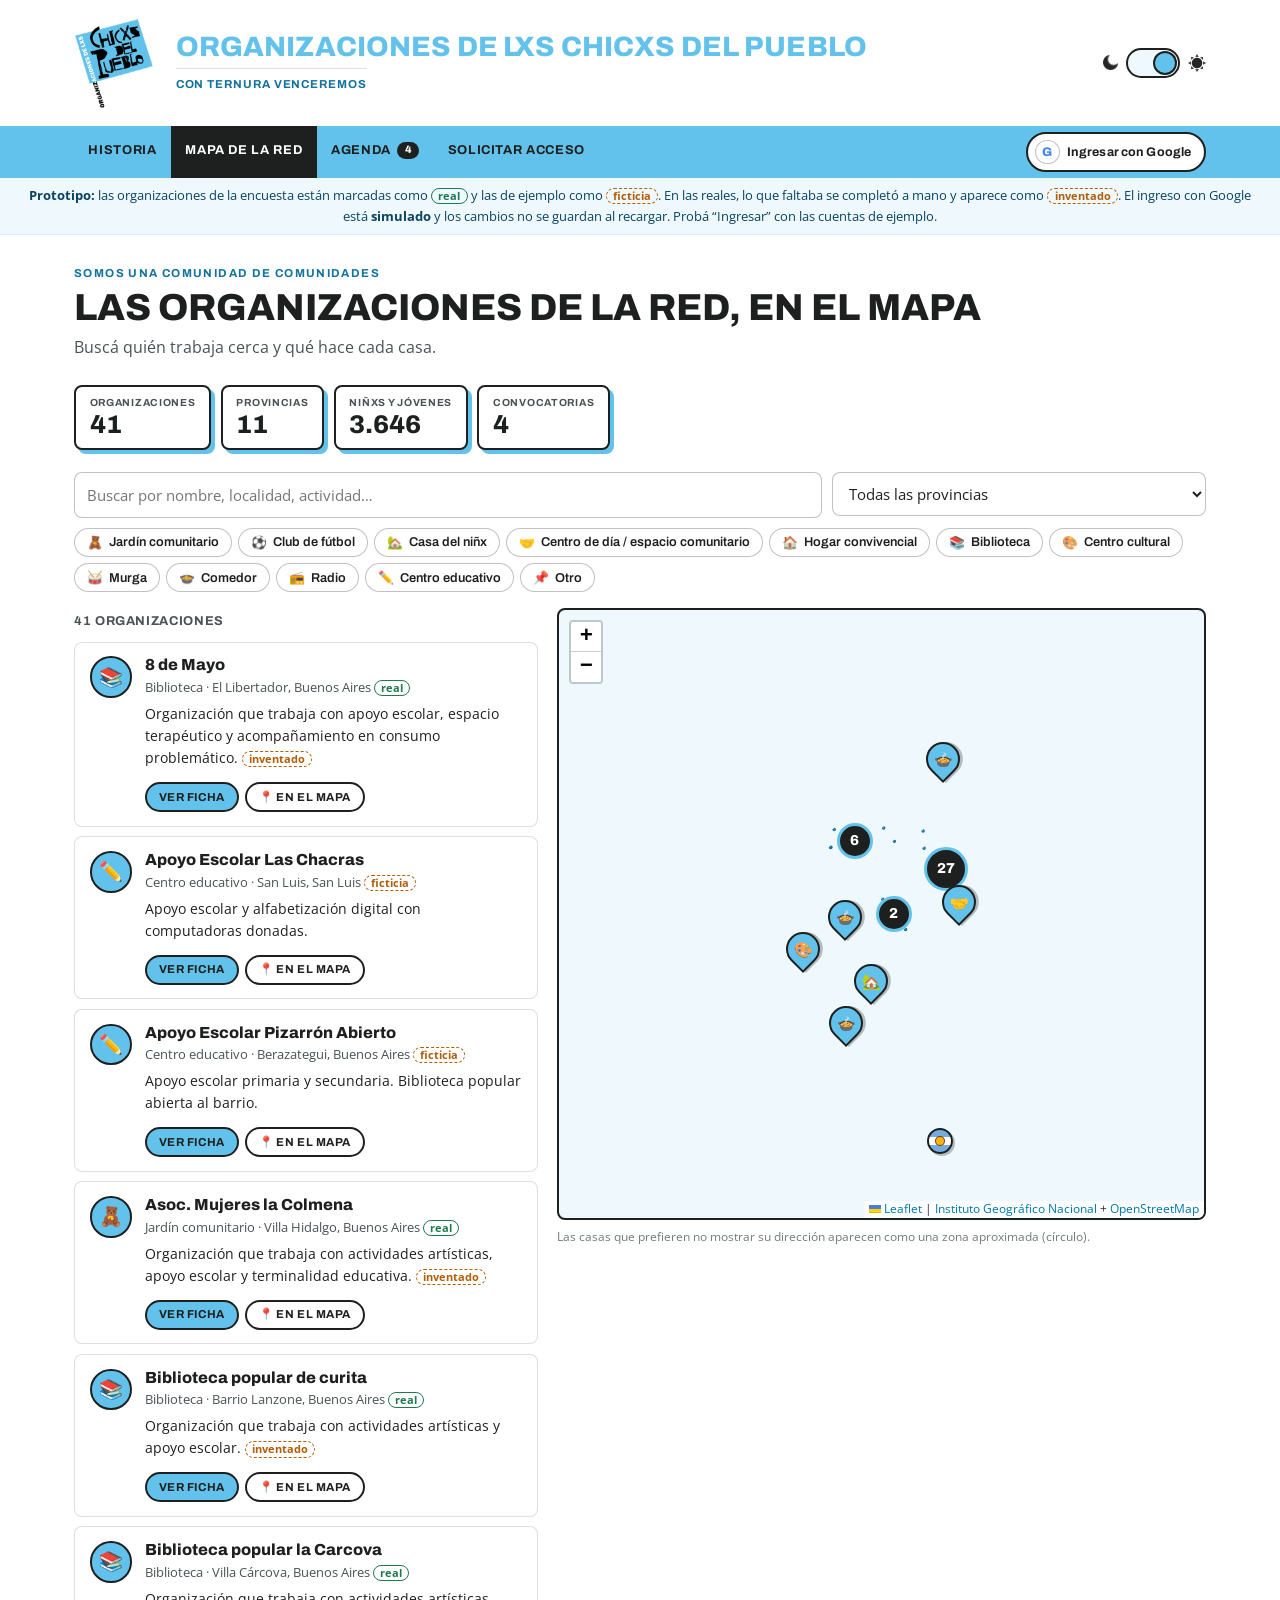
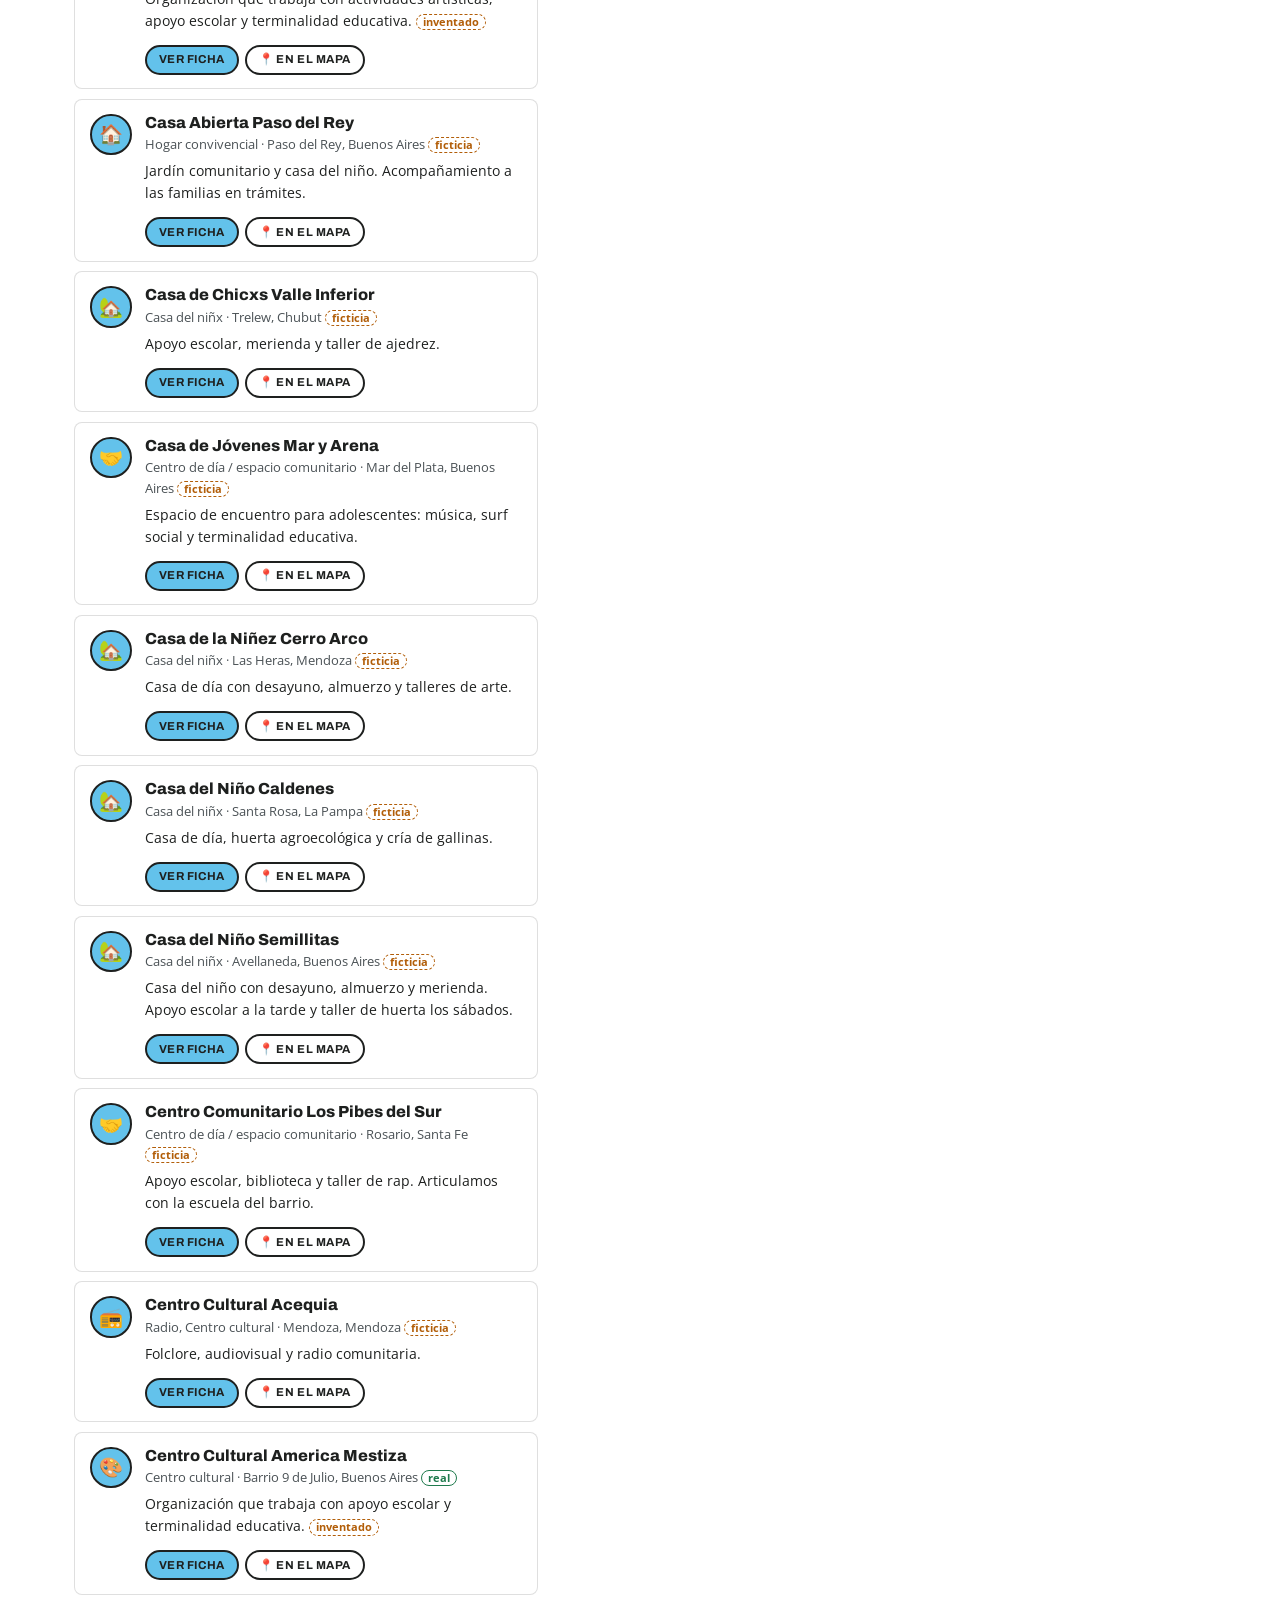
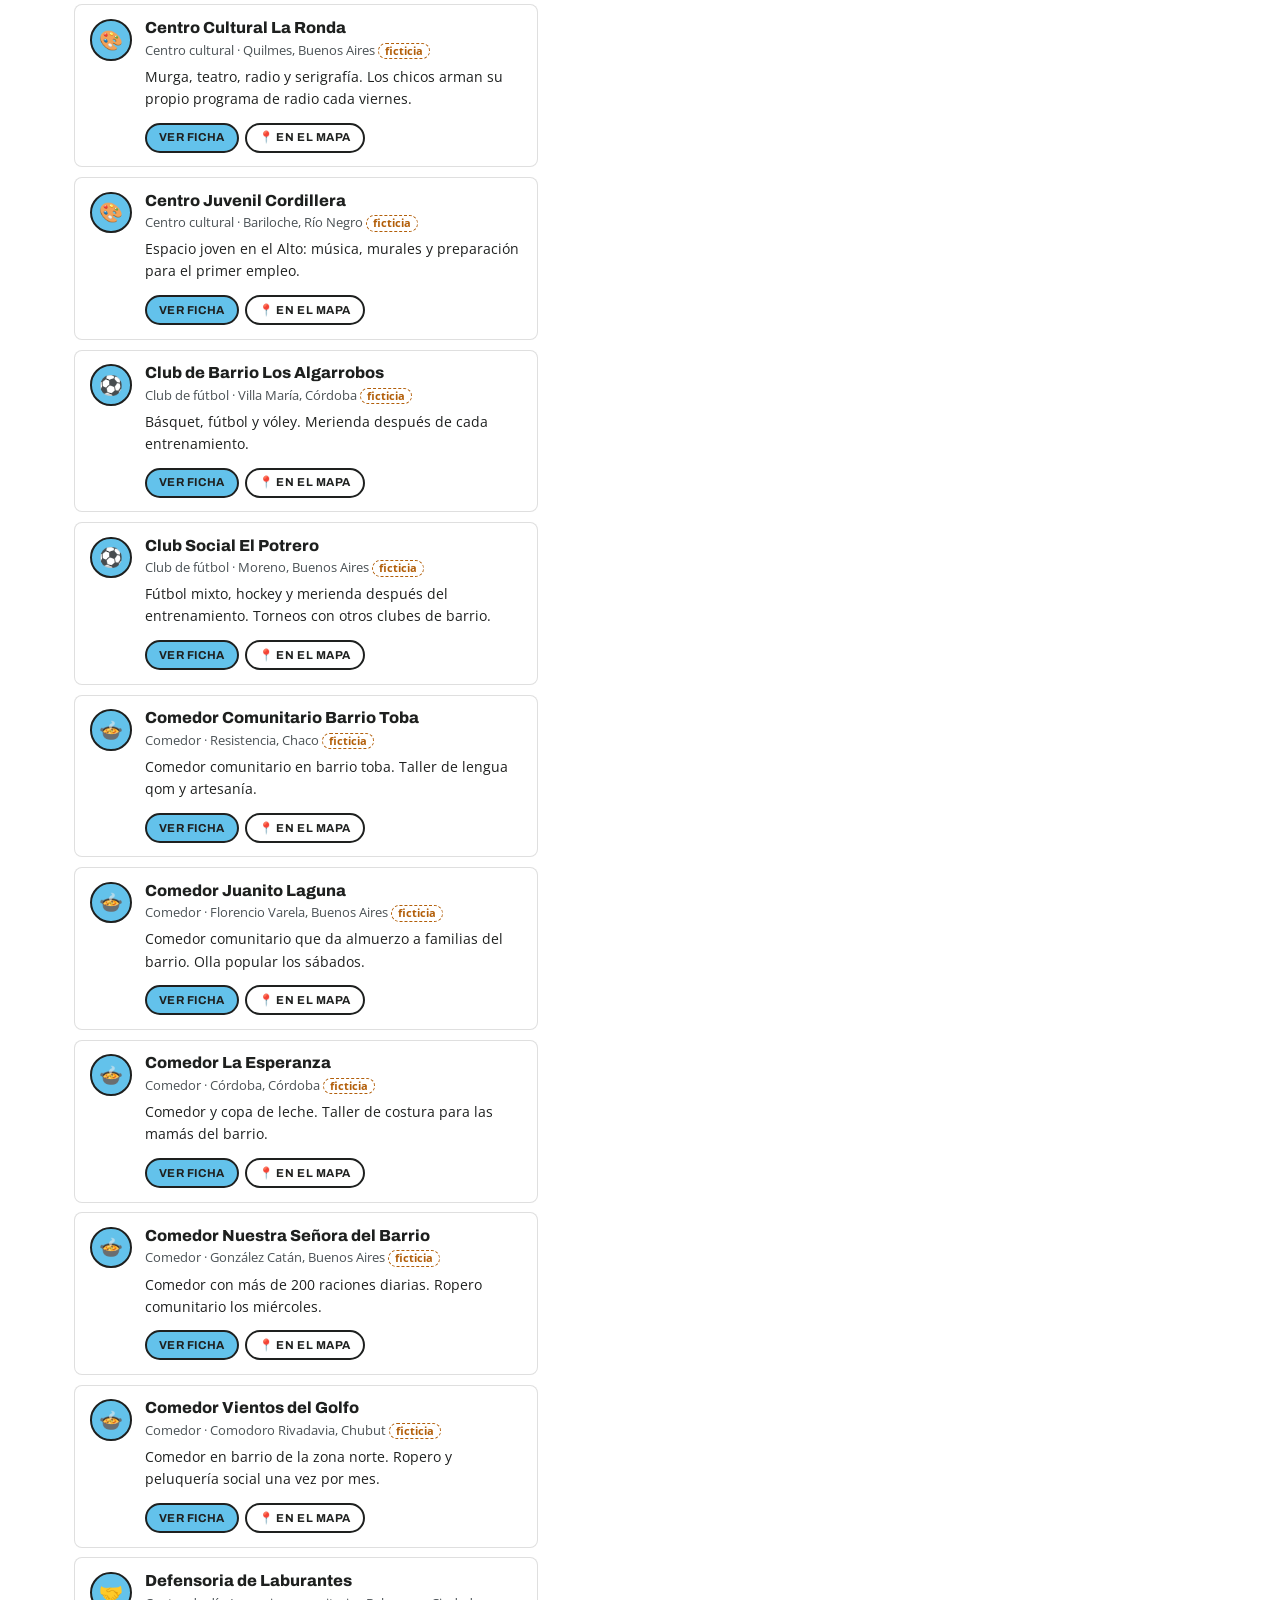
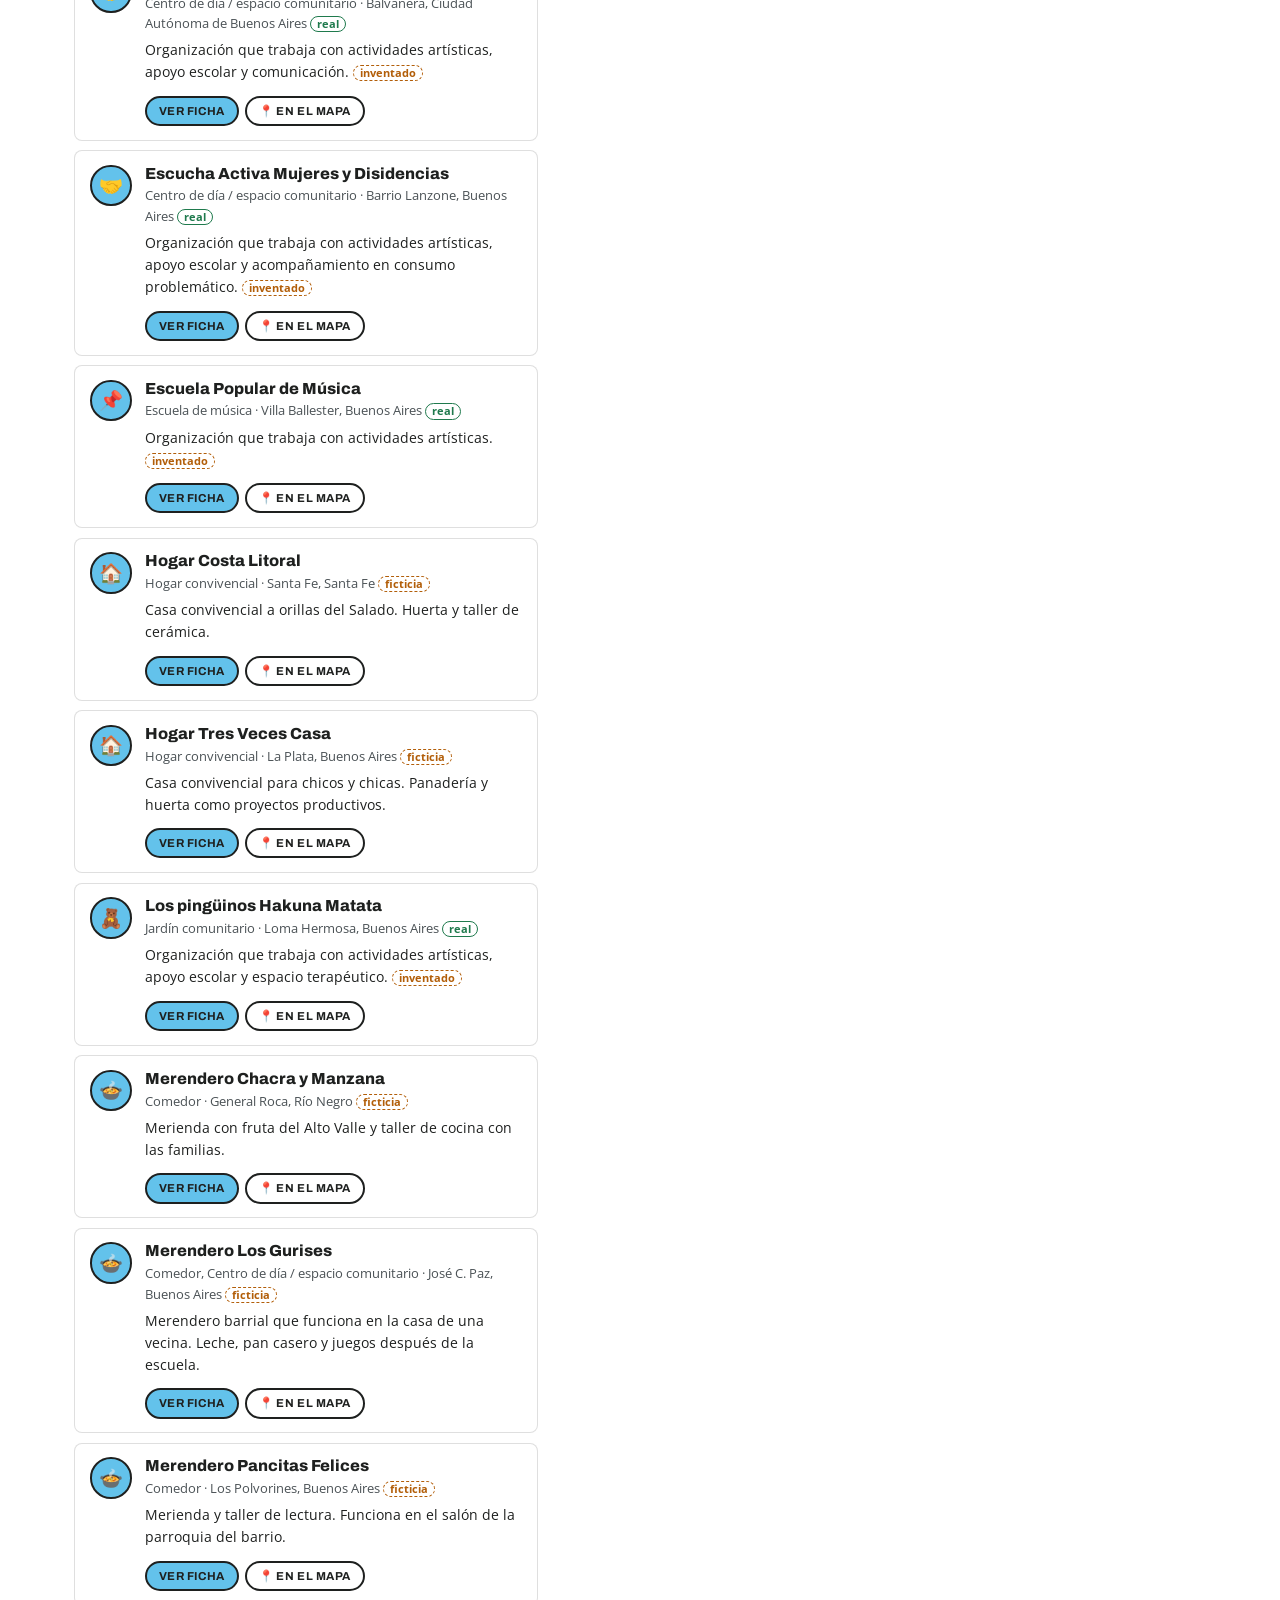
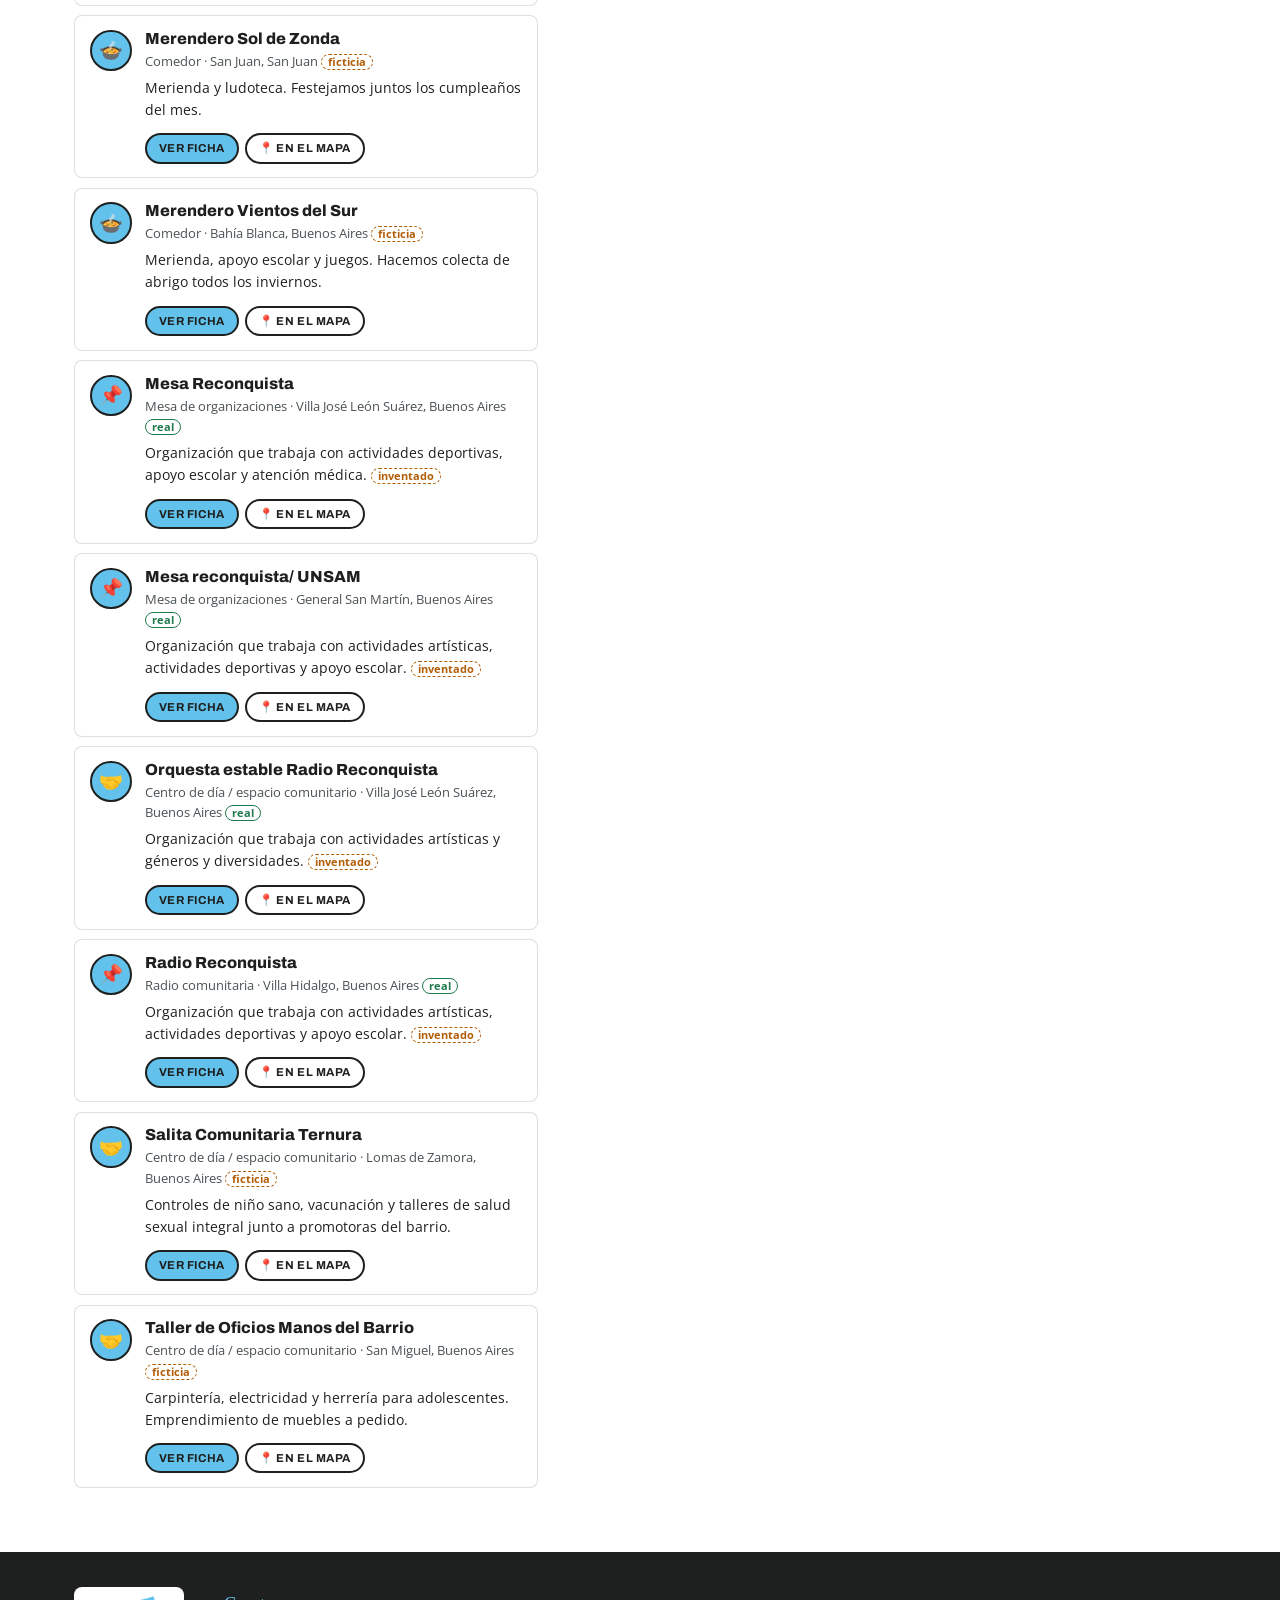
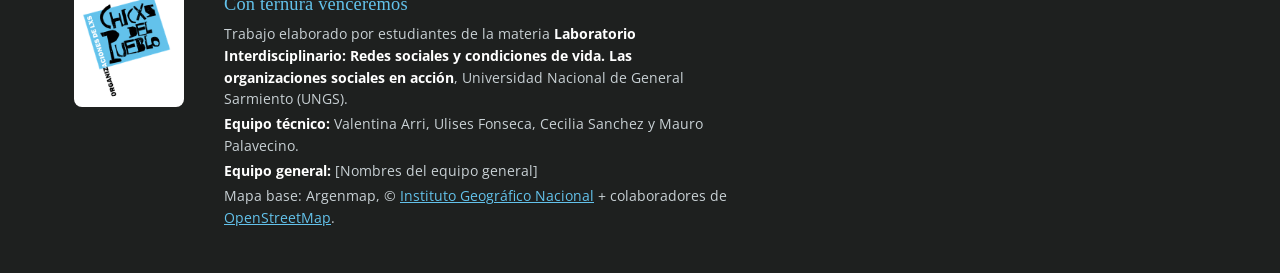
==== commit 5e0f7d97: "Historia: cambio en pie de página (falta equipo general)" ====
--- a/red.html
+++ b/red.html
@@ -520,8 +520,9 @@
     <img src="img/logo-chicxs-grande.png" alt="" width="170" height="174">
     <div>
       <p class="hand">Con ternura venceremos</p>
-      <p>Prototipo elaborado para la materia <strong>Laboratorio Interdisciplinario: Redes sociales y condiciones de vida — las organizaciones sociales en acción</strong> (UNGS).</p>
-      <p><strong>Grupo 2:</strong> Jonathan Berazza, Juan Tula, Ulises Fonseca y Valentina Arri.</p>
+     <p>Trabajo elaborado por estudiantes de la materia <strong>Laboratorio Interdisciplinario: Redes sociales y condiciones de vida. Las organizaciones sociales en acción</strong>, Universidad Nacional de General Sarmiento (UNGS).</p>
+      <p><strong>Equipo técnico:</strong> Valentina Arri, Ulises Fonseca, Cecilia Sanchez y Mauro Palavecino.</p>
+      <p><strong>Equipo general:</strong> [Nombres del equipo general]</p>
       <p>Mapa base: Argenmap, © <a href="https://www.ign.gob.ar/" target="_blank" rel="noopener">Instituto Geográfico Nacional</a> + colaboradores de <a href="https://www.openstreetmap.org/copyright" target="_blank" rel="noopener">OpenStreetMap</a>.</p>
     </div>
   </div>
--- a/css/red.css
+++ b/css/red.css
@@ -173,6 +173,11 @@
 .aviso-org{ font-size:.84rem; color:var(--ink-soft); }
 .aviso-org button{ font:inherit; font-weight:700; color:var(--celeste-700); background:none; border:0; padding:0; cursor:pointer; text-decoration:underline; }
 .aviso-actions{ display:flex; gap:.5rem; align-items:center; }
+.aviso-respuesta-baja{ display:none; }
+.aviso-respuesta-unida:hover .aviso-respuesta-ok,
+.aviso-respuesta-unida:focus-visible .aviso-respuesta-ok{ display:none; }
+.aviso-respuesta-unida:hover .aviso-respuesta-baja,
+.aviso-respuesta-unida:focus-visible .aviso-respuesta-baja{ display:inline; }
 .aviso-resp{ font-size:.84rem !important; color:var(--ink-soft); margin:0 0 .6rem !important; }
 .aviso-resp button{ font:inherit; font-weight:700; color:var(--celeste-700); background:none; border:0; padding:0; cursor:pointer; text-decoration:underline; }
 .aviso-resp--vacio{ font-style:italic; color:var(--ink-mute); }
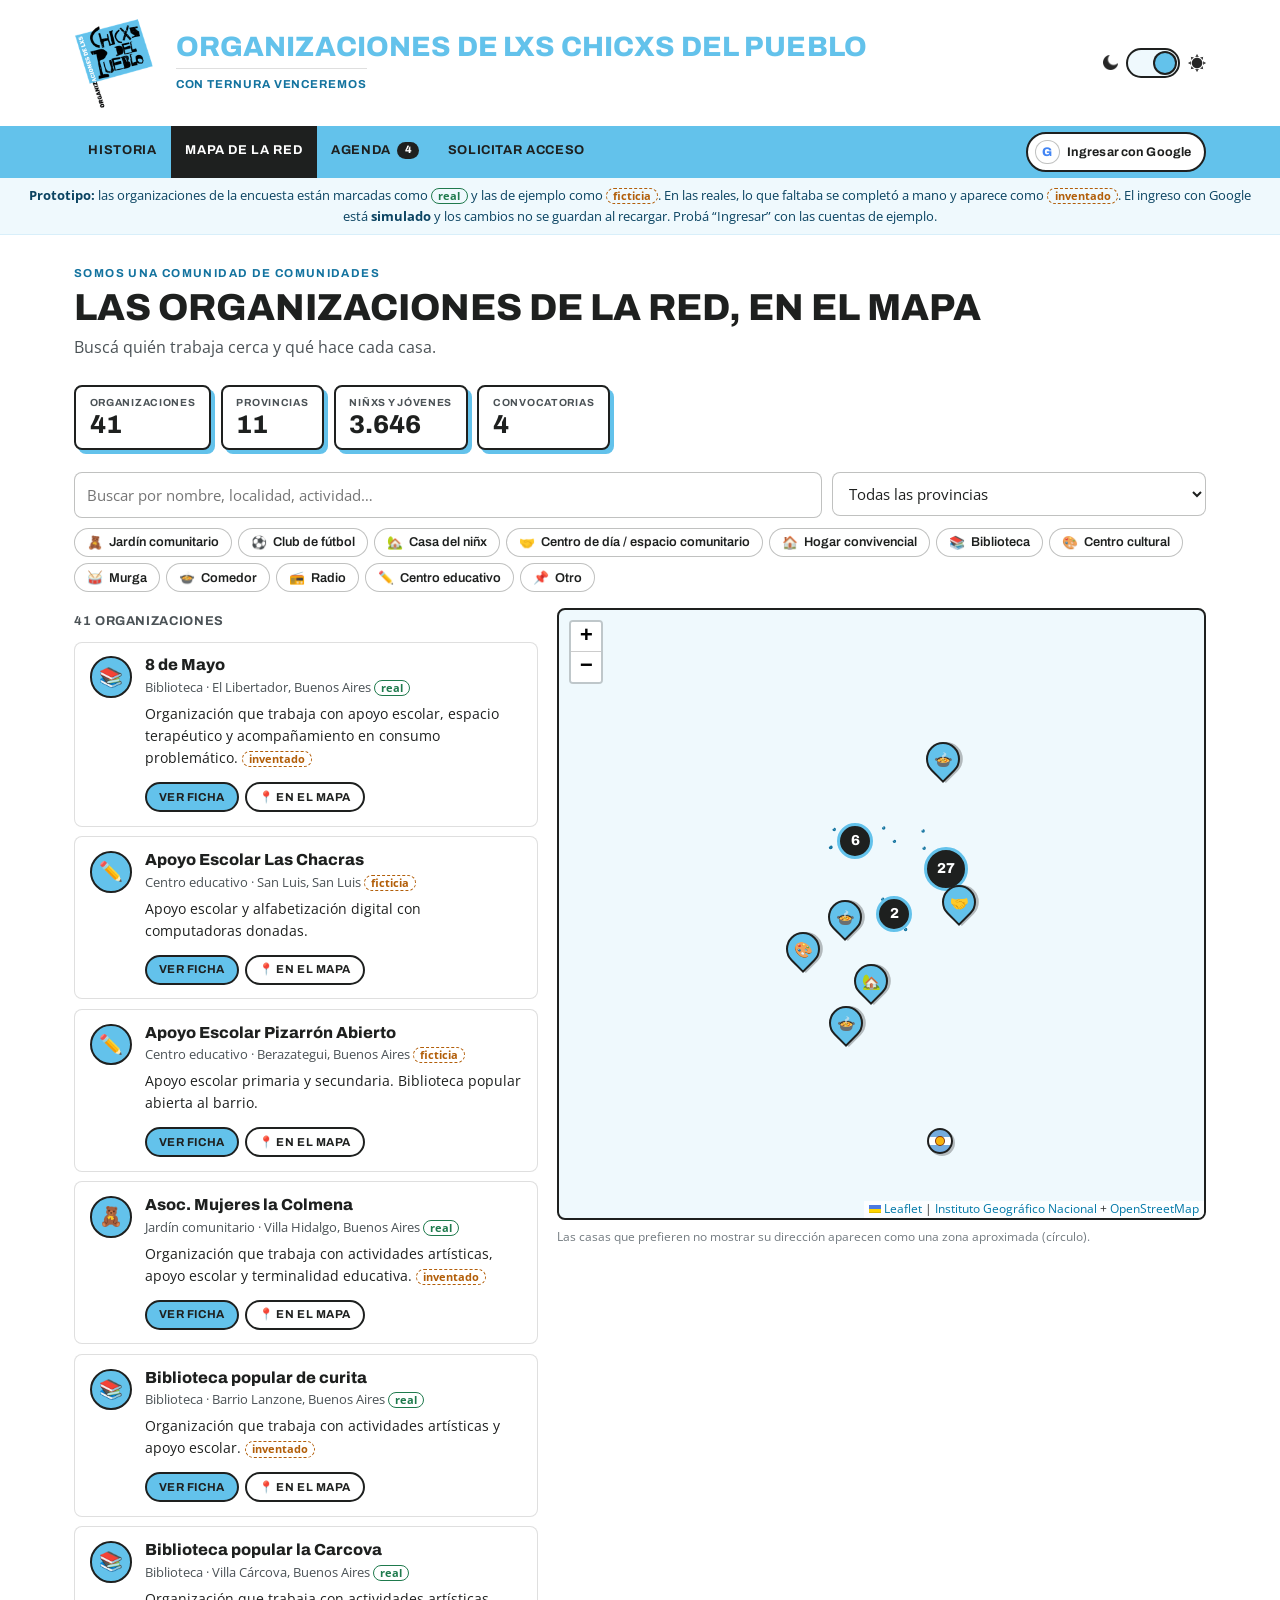
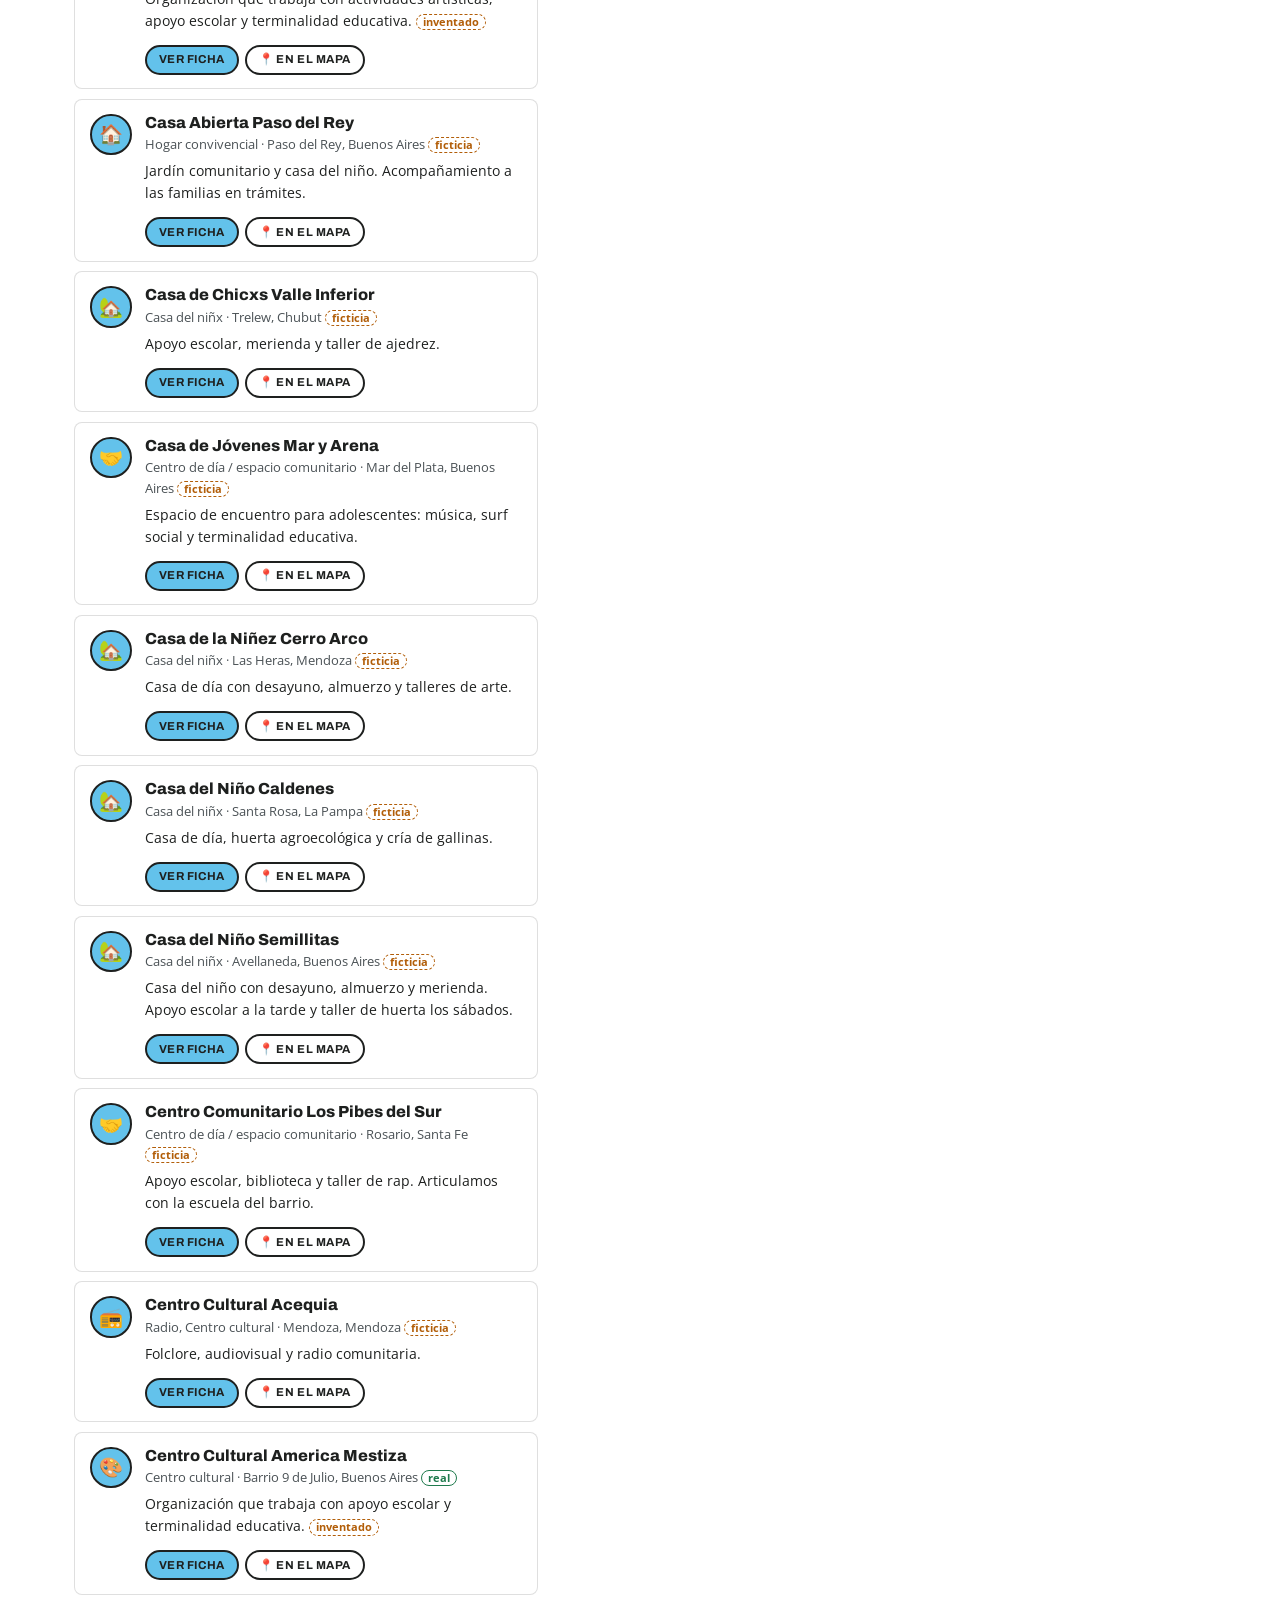
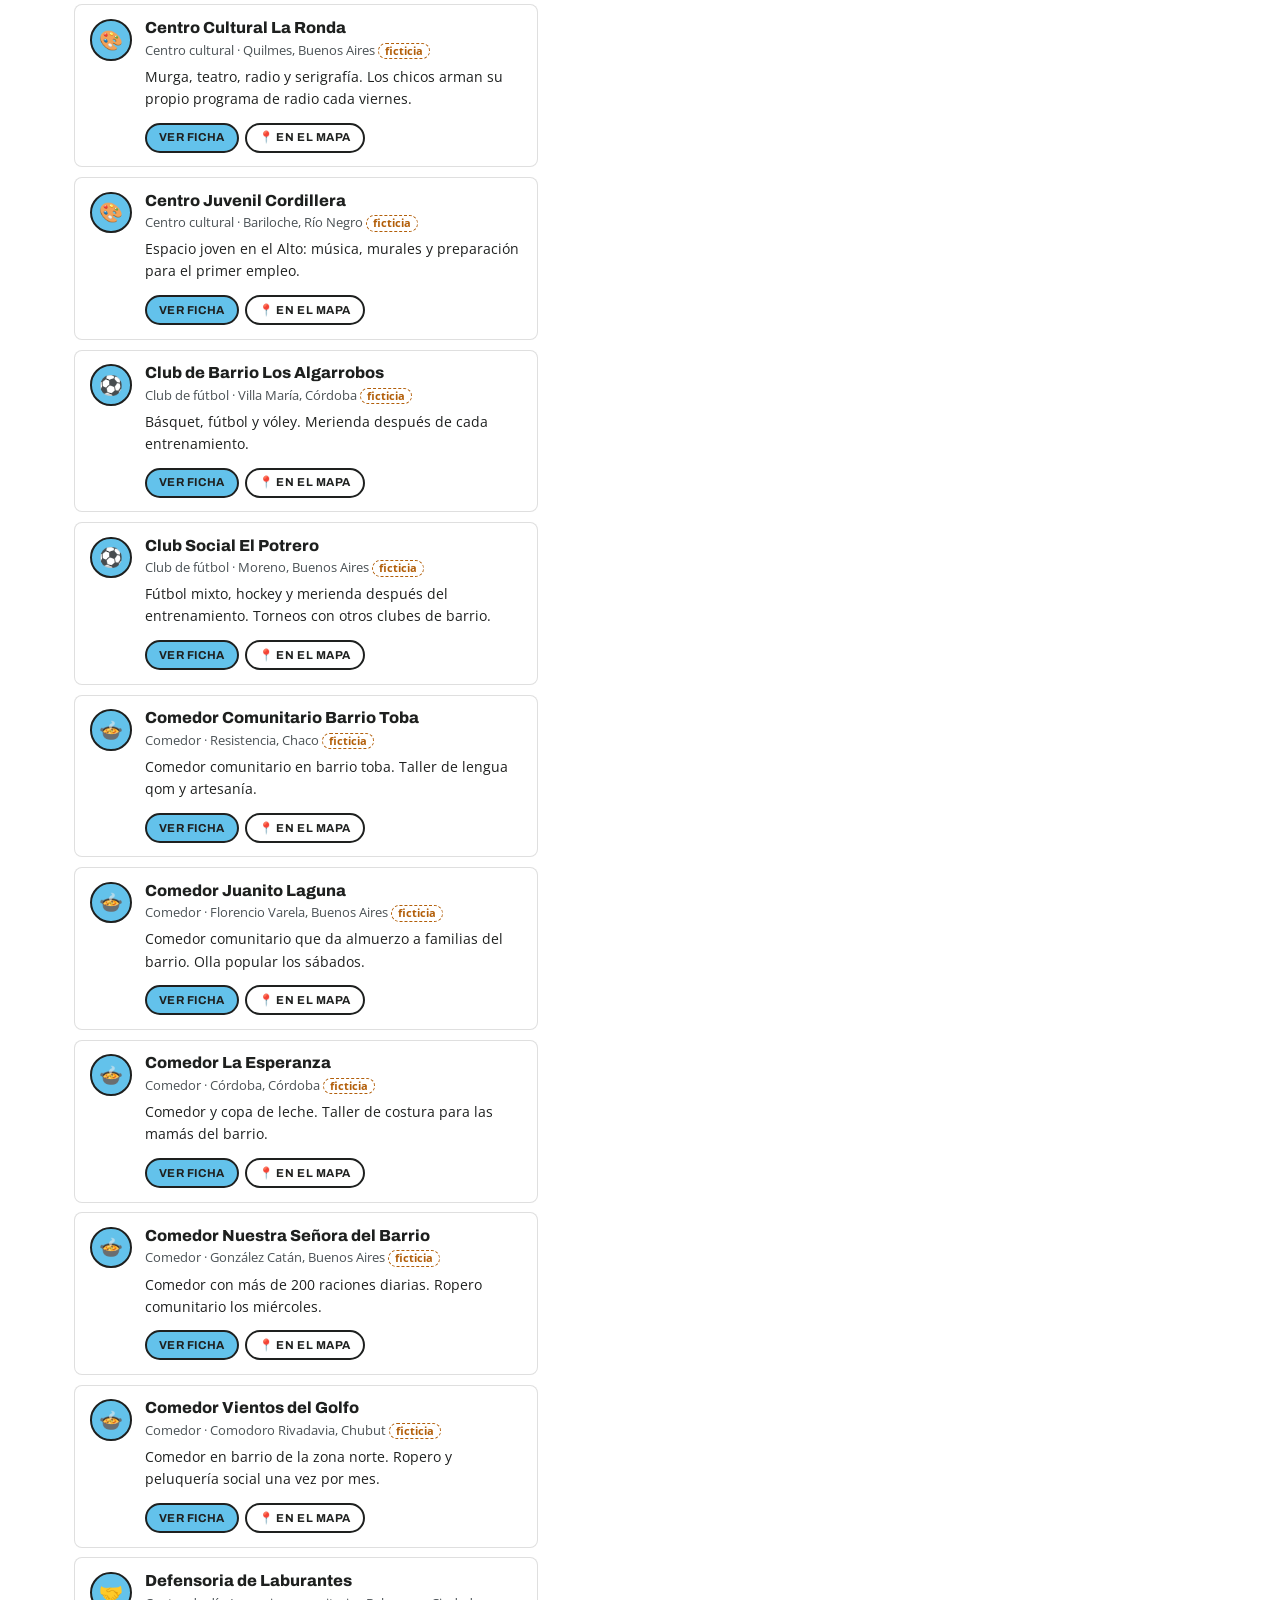
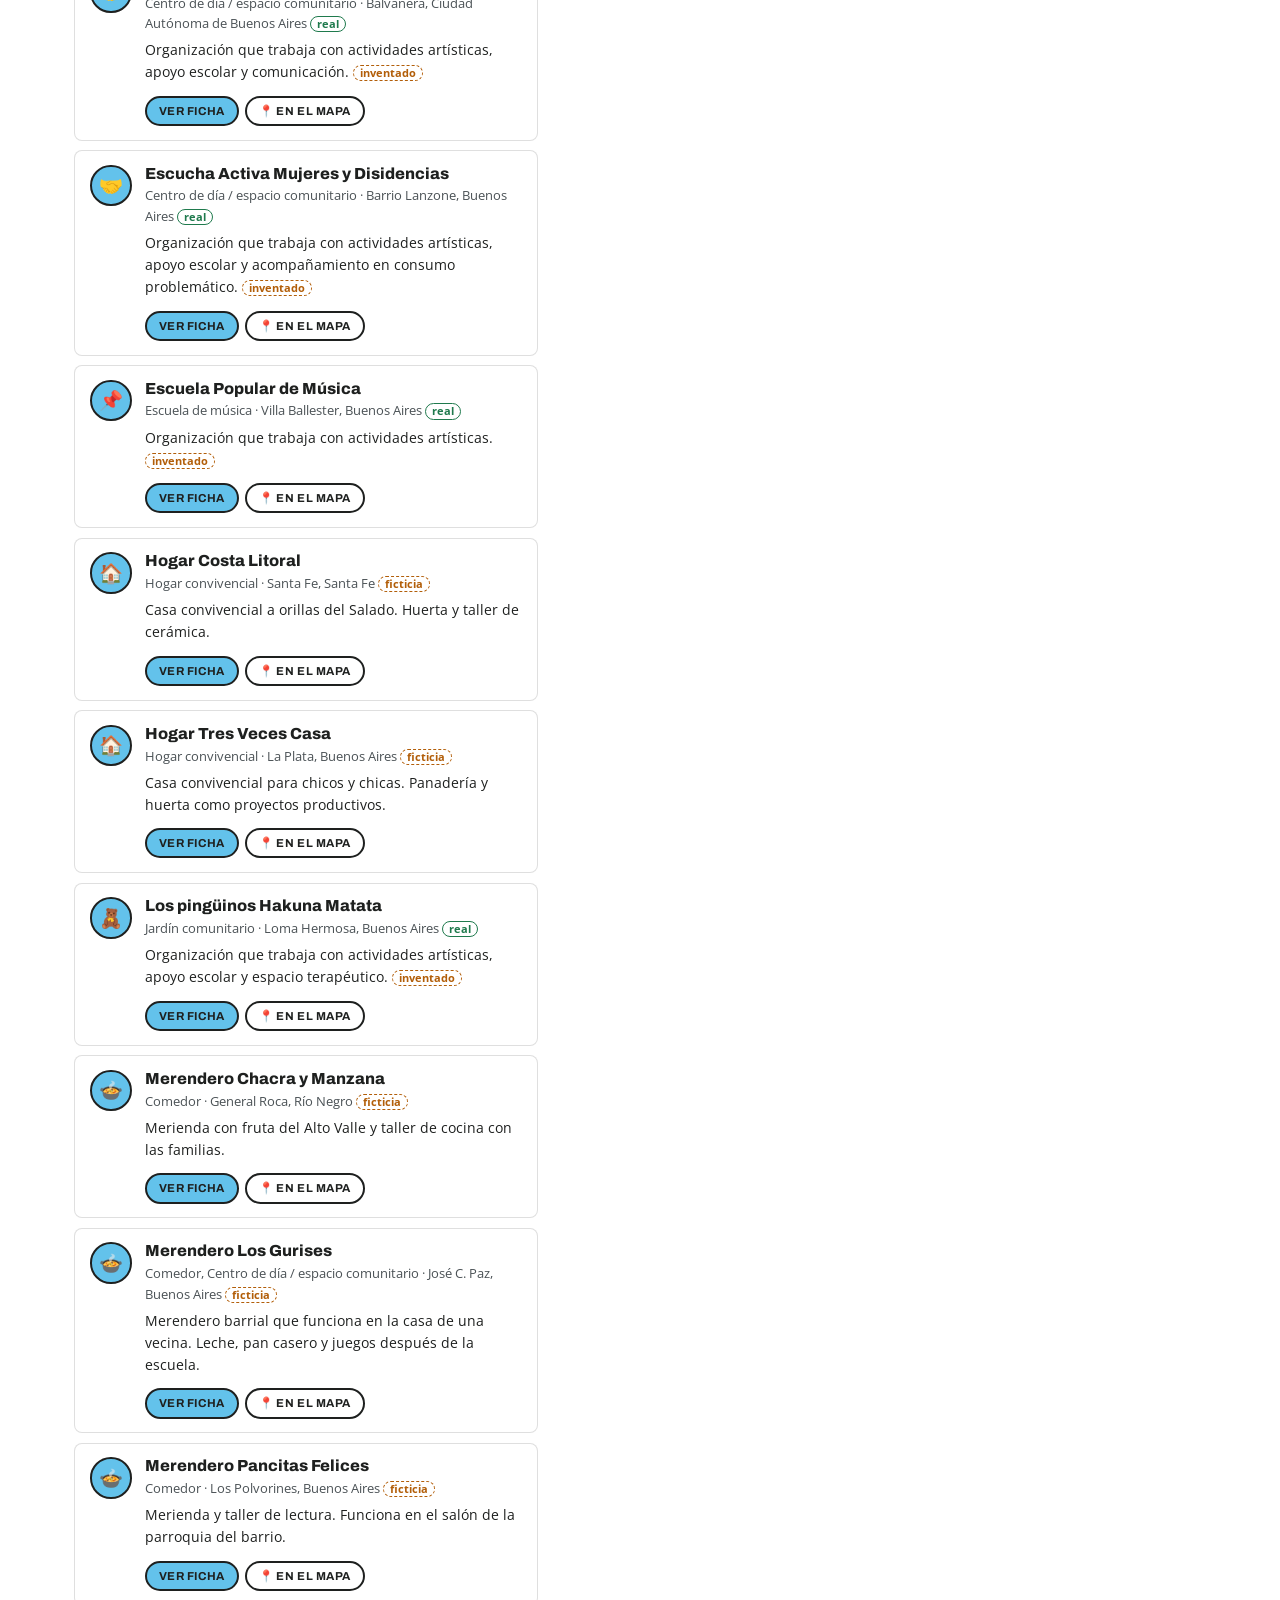
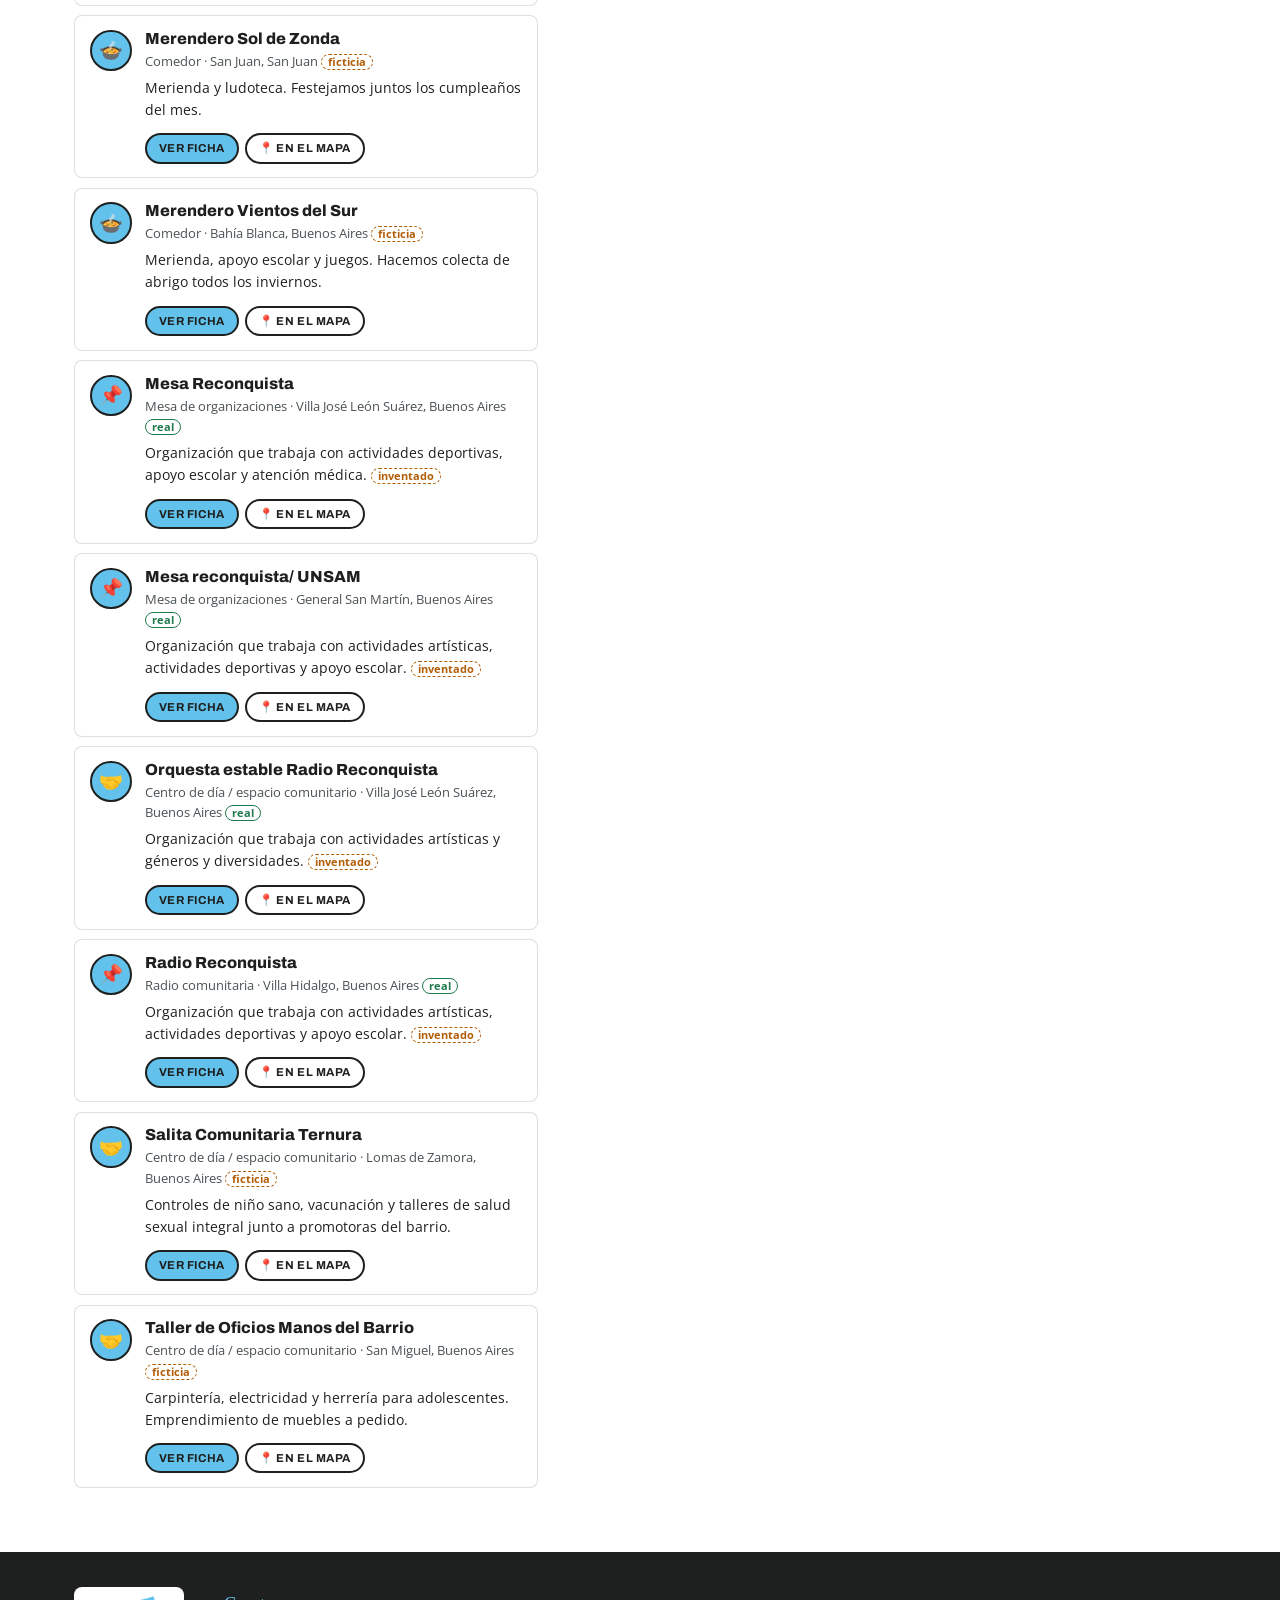
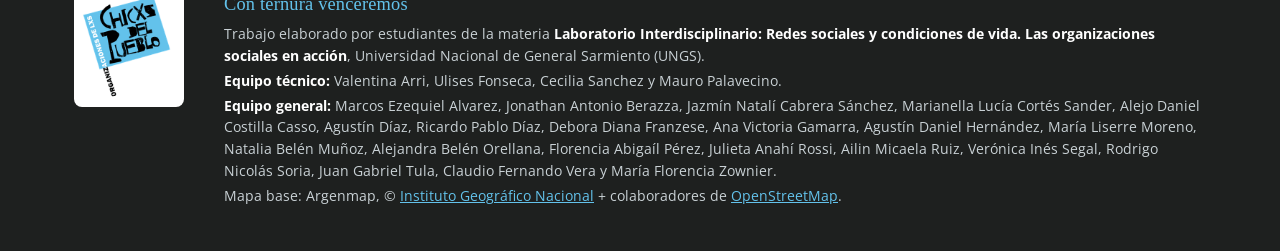
==== commit 4a1211fe: "Pie de página: equipo general y texto más ancho Co-Authored-By: Claude Opus 5.5 <noreply@anthropic.c" ====
--- a/red.html
+++ b/red.html
@@ -5,15 +5,15 @@
 <meta name="viewport" content="width=device-width, initial-scale=1">
 <title>Mapa de la red · Chicxs del Pueblo</title>
 <meta name="description" content="Prototipo: directorio y mapa de las organizaciones de lxs Chicxs del Pueblo, con una agenda de convocatorias entre ellas.">
-<script src="js/tema.js?v=28"></script>
+<script src="js/tema.js?v=29"></script>
 <link rel="icon" href="img/logo-chicxs.png" type="image/png">
 <link rel="preconnect" href="https://fonts.googleapis.com">
 <link rel="preconnect" href="https://fonts.gstatic.com" crossorigin>
 <link href="https://fonts.googleapis.com/css2?family=Archivo:wght@400;600;700;800&family=Open+Sans:ital,wght@0,400;0,600;0,700;1,400&family=Permanent+Marker&display=swap" rel="stylesheet">
 <link rel="stylesheet" href="vendor/leaflet/leaflet.css">
 <link rel="stylesheet" href="vendor/markercluster/MarkerCluster.css">
-<link rel="stylesheet" href="css/marca.css?v=28">
-<link rel="stylesheet" href="css/red.css?v=28">
+<link rel="stylesheet" href="css/marca.css?v=29">
+<link rel="stylesheet" href="css/red.css?v=29">
 </head>
 <body data-app>
 
@@ -115,7 +115,7 @@
         <aside class="publicar card" id="publicarCard">
           <h2 class="card-title">Publicar una convocatoria</h2>
           <div id="publicarBloqueado" class="card-text">
-            Solo las organizaciones de la red pueden publicar. Si sos parte de una, tocá <strong>“Ingresar”</strong> arriba a la derecha con tu cuenta de Google habilitada.
+            Solo las organizaciones y la coordinación de la red pueden publicar. Tocá <strong>“Ingresar”</strong> arriba a la derecha con una cuenta habilitada.
           </div>
           <form id="formAviso" class="form-stack" novalidate hidden>
             <label class="field">
@@ -520,9 +520,9 @@
     <img src="img/logo-chicxs-grande.png" alt="" width="170" height="174">
     <div>
       <p class="hand">Con ternura venceremos</p>
-     <p>Trabajo elaborado por estudiantes de la materia <strong>Laboratorio Interdisciplinario: Redes sociales y condiciones de vida. Las organizaciones sociales en acción</strong>, Universidad Nacional de General Sarmiento (UNGS).</p>
+      <p>Trabajo elaborado por estudiantes de la materia <strong>Laboratorio Interdisciplinario: Redes sociales y condiciones de vida. Las organizaciones sociales en acción</strong>, Universidad Nacional de General Sarmiento (UNGS).</p>
       <p><strong>Equipo técnico:</strong> Valentina Arri, Ulises Fonseca, Cecilia Sanchez y Mauro Palavecino.</p>
-      <p><strong>Equipo general:</strong> [Nombres del equipo general]</p>
+      <p><strong>Equipo general:</strong> Marcos Ezequiel Alvarez, Jonathan Antonio Berazza, Jazmín Natalí Cabrera Sánchez, Marianella Lucía Cortés Sander, Alejo Daniel Costilla Casso, Agustín Díaz, Ricardo Pablo Díaz, Debora Diana Franzese, Ana Victoria Gamarra, Agustín Daniel Hernández, María Liserre Moreno, Natalia Belén Muñoz, Alejandra Belén Orellana, Florencia Abigaíl Pérez, Julieta Anahí Rossi, Ailin Micaela Ruiz, Verónica Inés Segal, Rodrigo Nicolás Soria, Juan Gabriel Tula, Claudio Fernando Vera y María Florencia Zownier.</p>
       <p>Mapa base: Argenmap, © <a href="https://www.ign.gob.ar/" target="_blank" rel="noopener">Instituto Geográfico Nacional</a> + colaboradores de <a href="https://www.openstreetmap.org/copyright" target="_blank" rel="noopener">OpenStreetMap</a>.</p>
     </div>
   </div>
@@ -530,9 +530,9 @@
 
 <script src="vendor/leaflet/leaflet.js"></script>
 <script src="vendor/markercluster/leaflet.markercluster.js"></script>
-<script src="js/sesion.js?v=28"></script>
-<script src="js/red-localidades.js?v=28"></script>
-<script src="js/red-datos.js?v=28"></script>
-<script src="js/red.js?v=28"></script>
+<script src="js/sesion.js?v=29"></script>
+<script src="js/red-localidades.js?v=29"></script>
+<script src="js/red-datos.js?v=29"></script>
+<script src="js/red.js?v=29"></script>
 </body>
 </html>
--- a/css/marca.css
+++ b/css/marca.css
@@ -247,7 +247,8 @@
   display:flex; gap:1.5rem 2.5rem; flex-wrap:wrap; align-items:flex-start;
 }
 .site-footer img{ width:110px; height:auto; background:#fff; border-radius:var(--radius); padding:.5rem; }
-.site-footer p{ font-size:.85rem; margin:.2rem 0; max-width:64ch; color:#C9D1D5; }
+.site-footer-inner > div{ flex:1 1 30rem; min-width:0; }
+.site-footer p{ font-size:.85rem; margin:.2rem 0; max-width:none; color:#C9D1D5; }
 .site-footer strong{ color:#fff; }
 .site-footer a{ color:var(--celeste); }
 .site-footer .hand{ color:var(--celeste); font-size:1.15rem; }
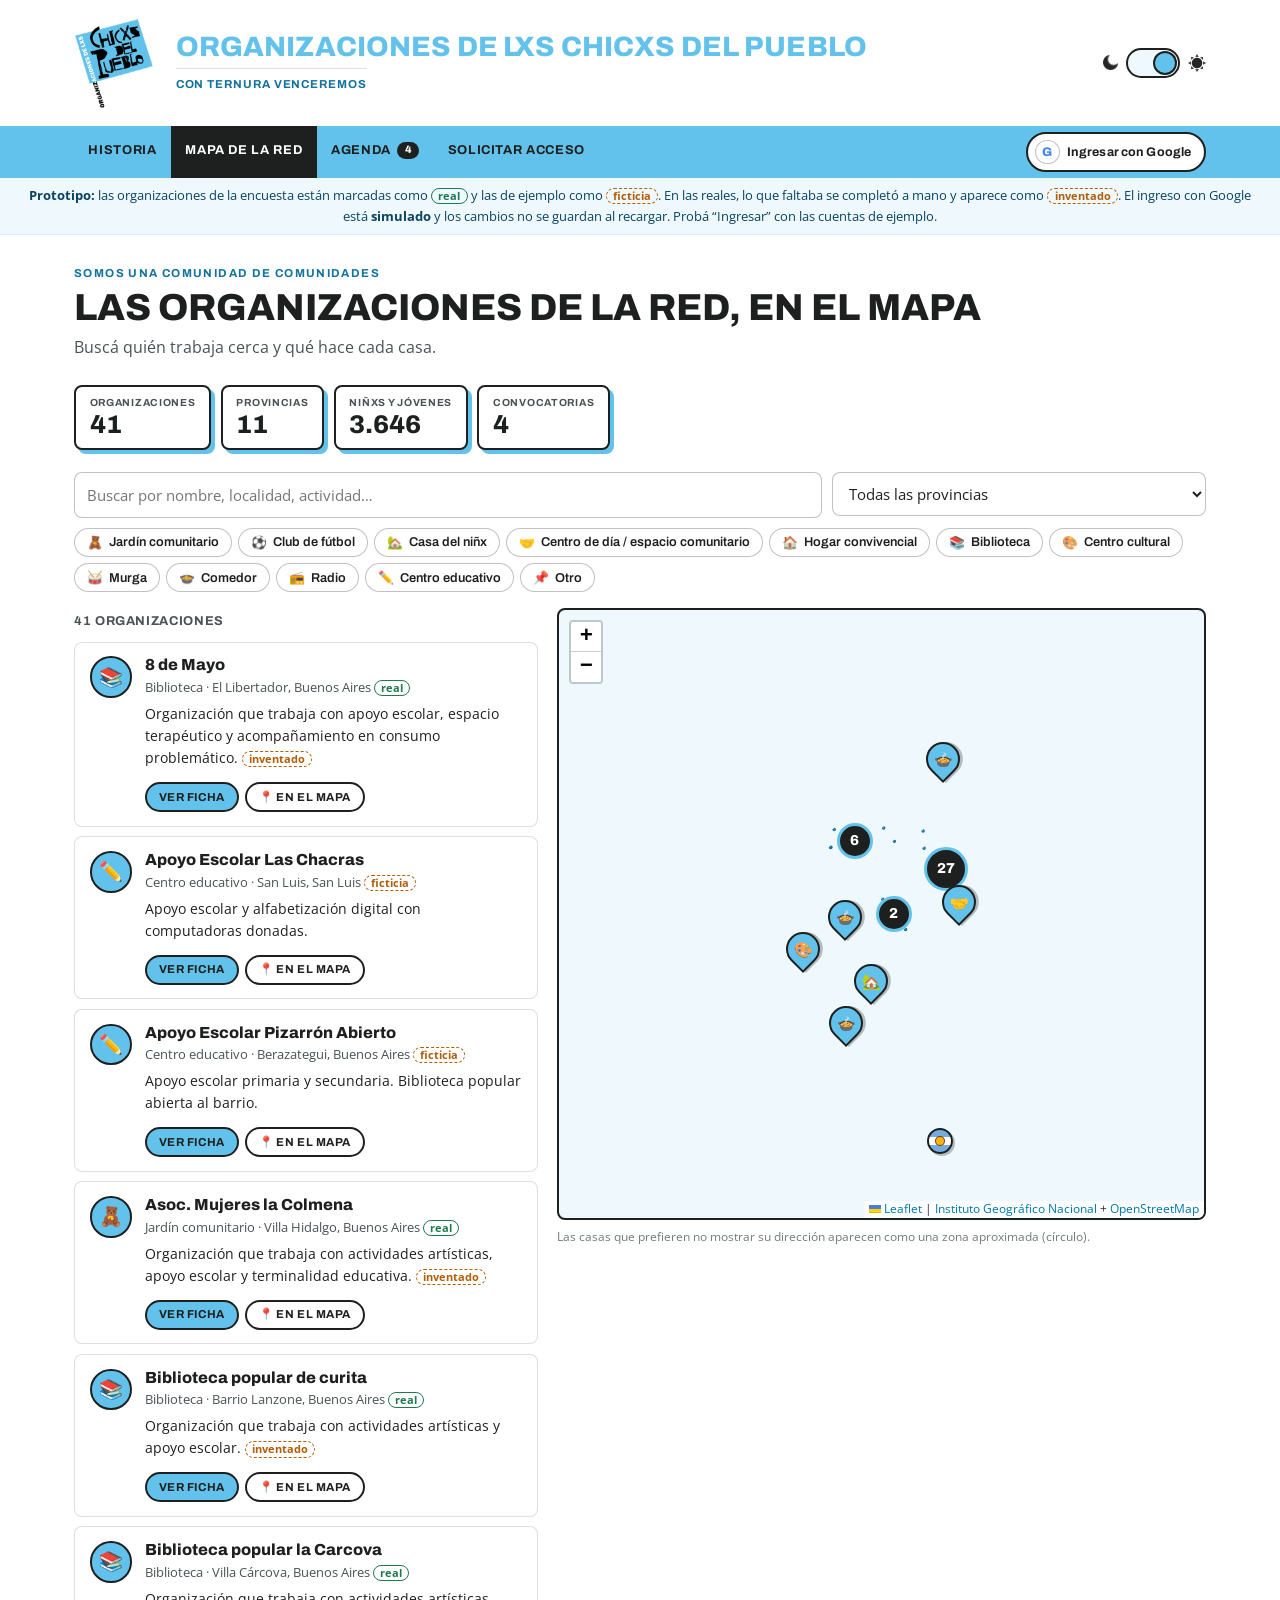
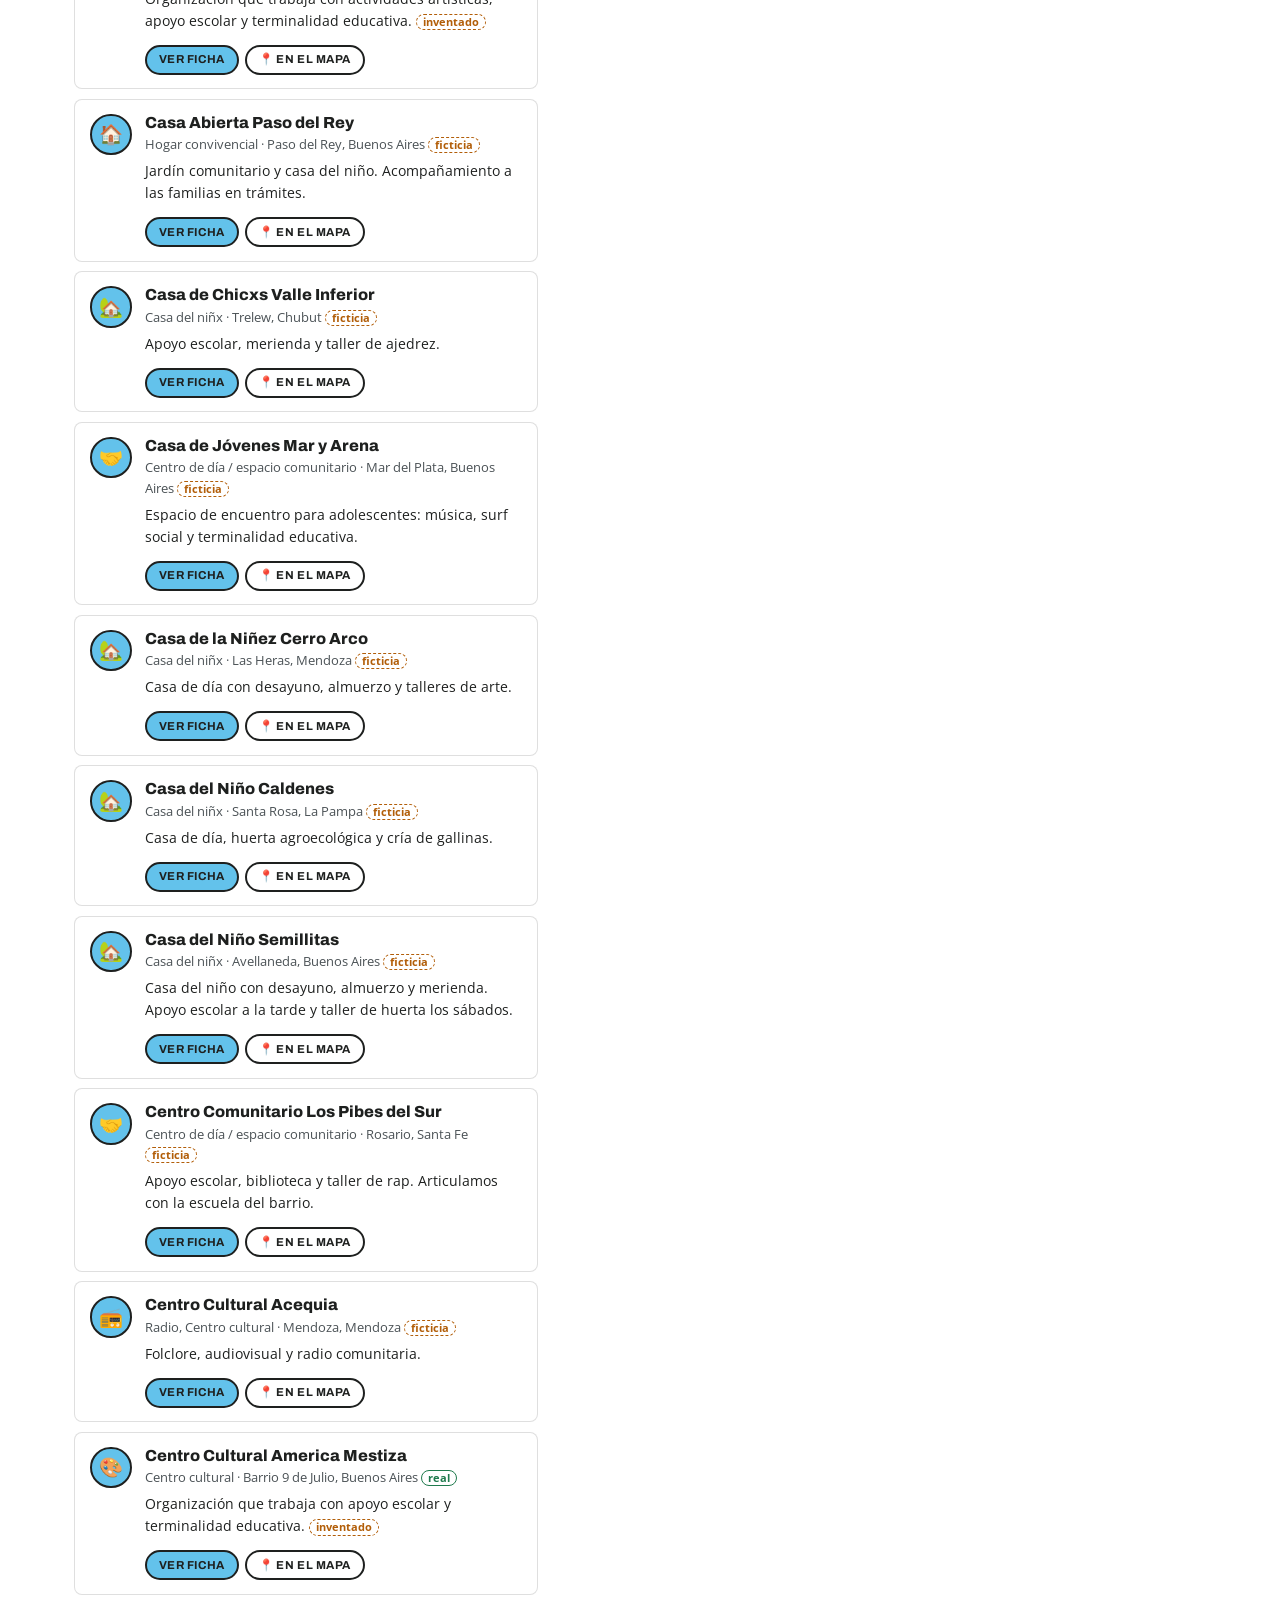
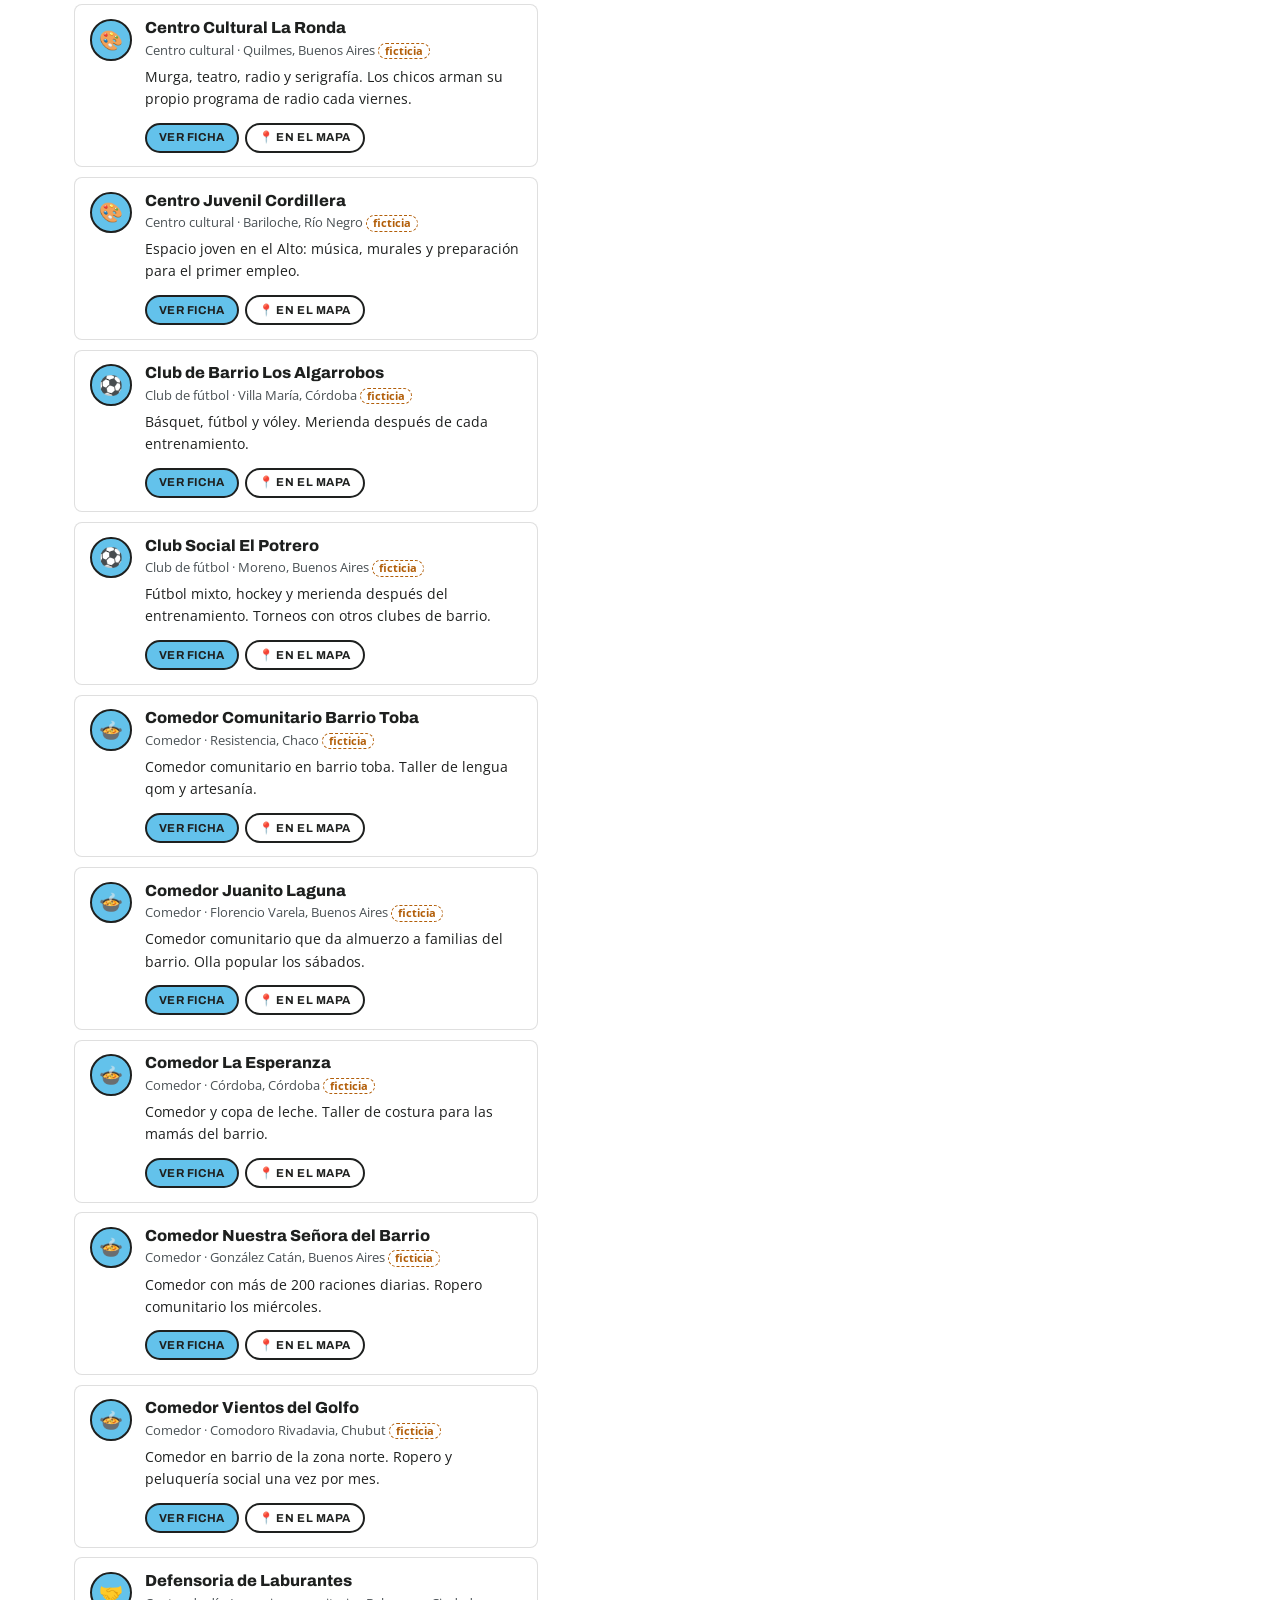
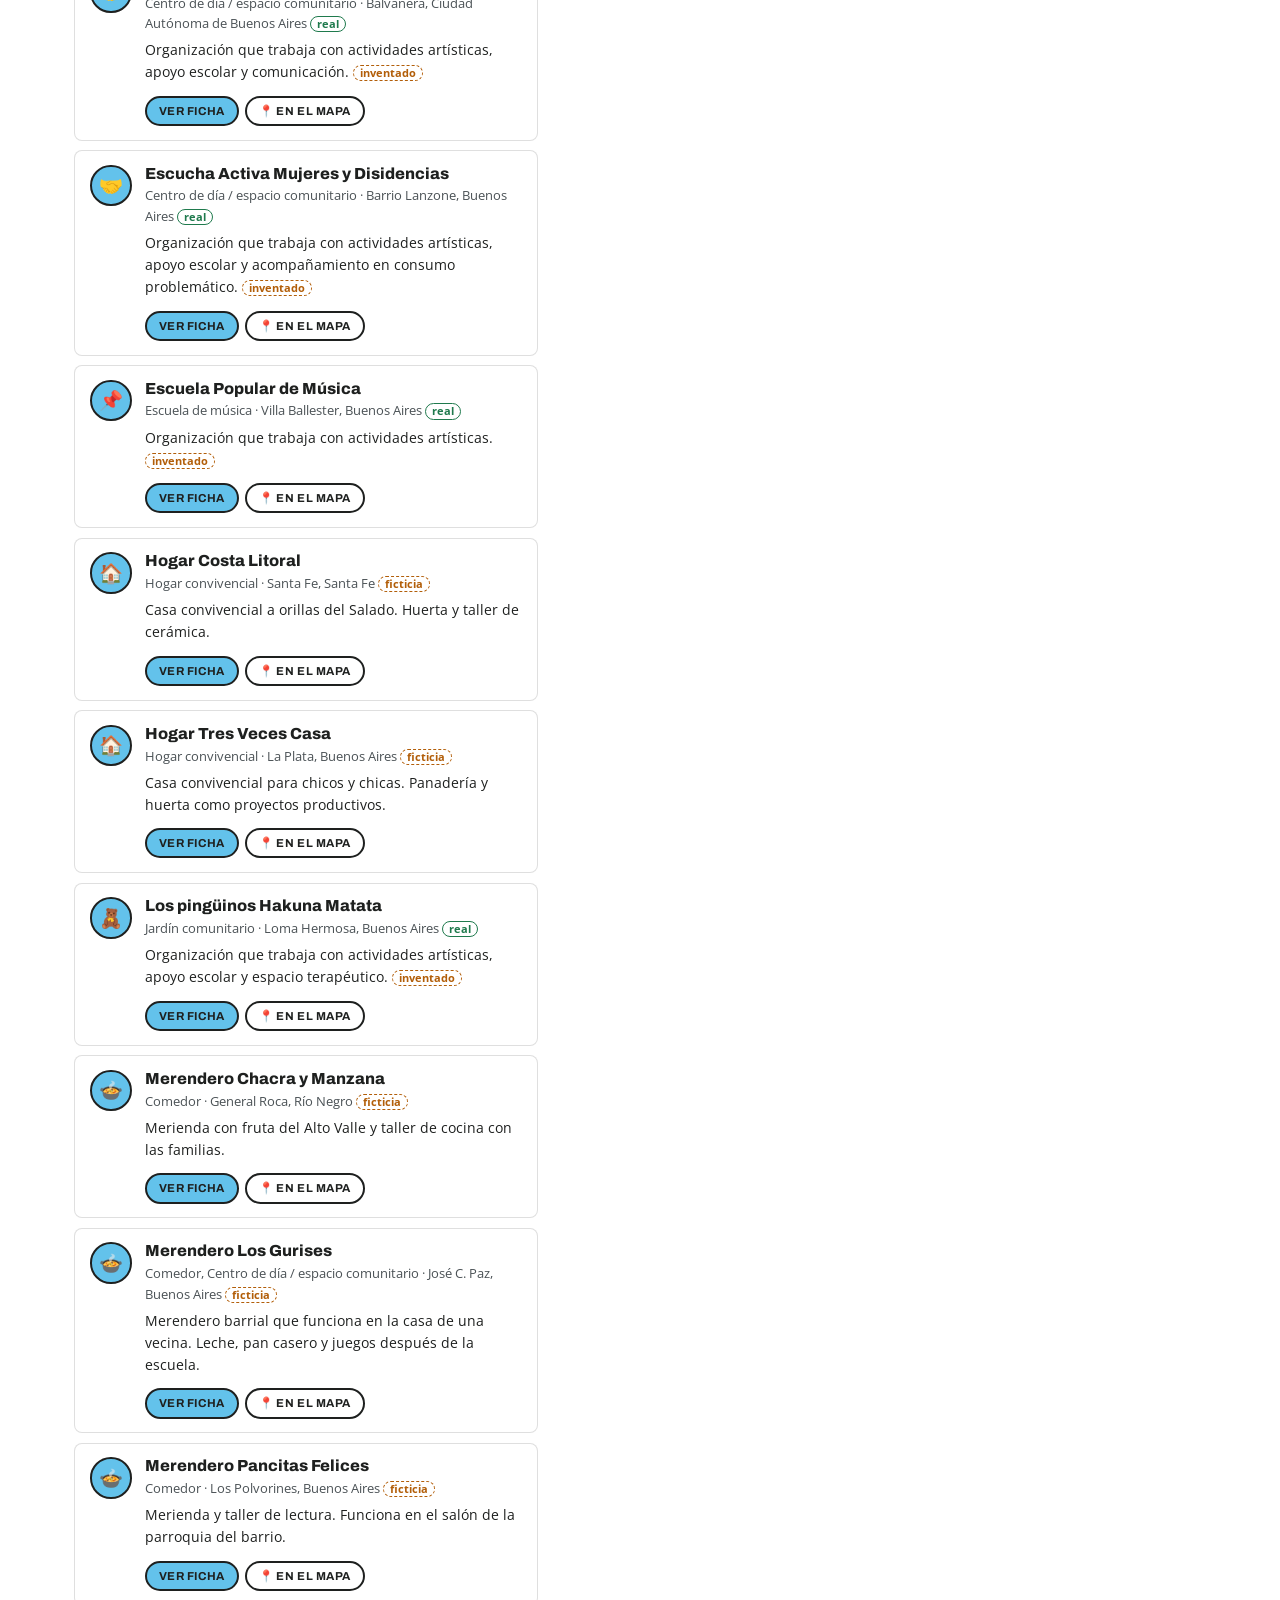
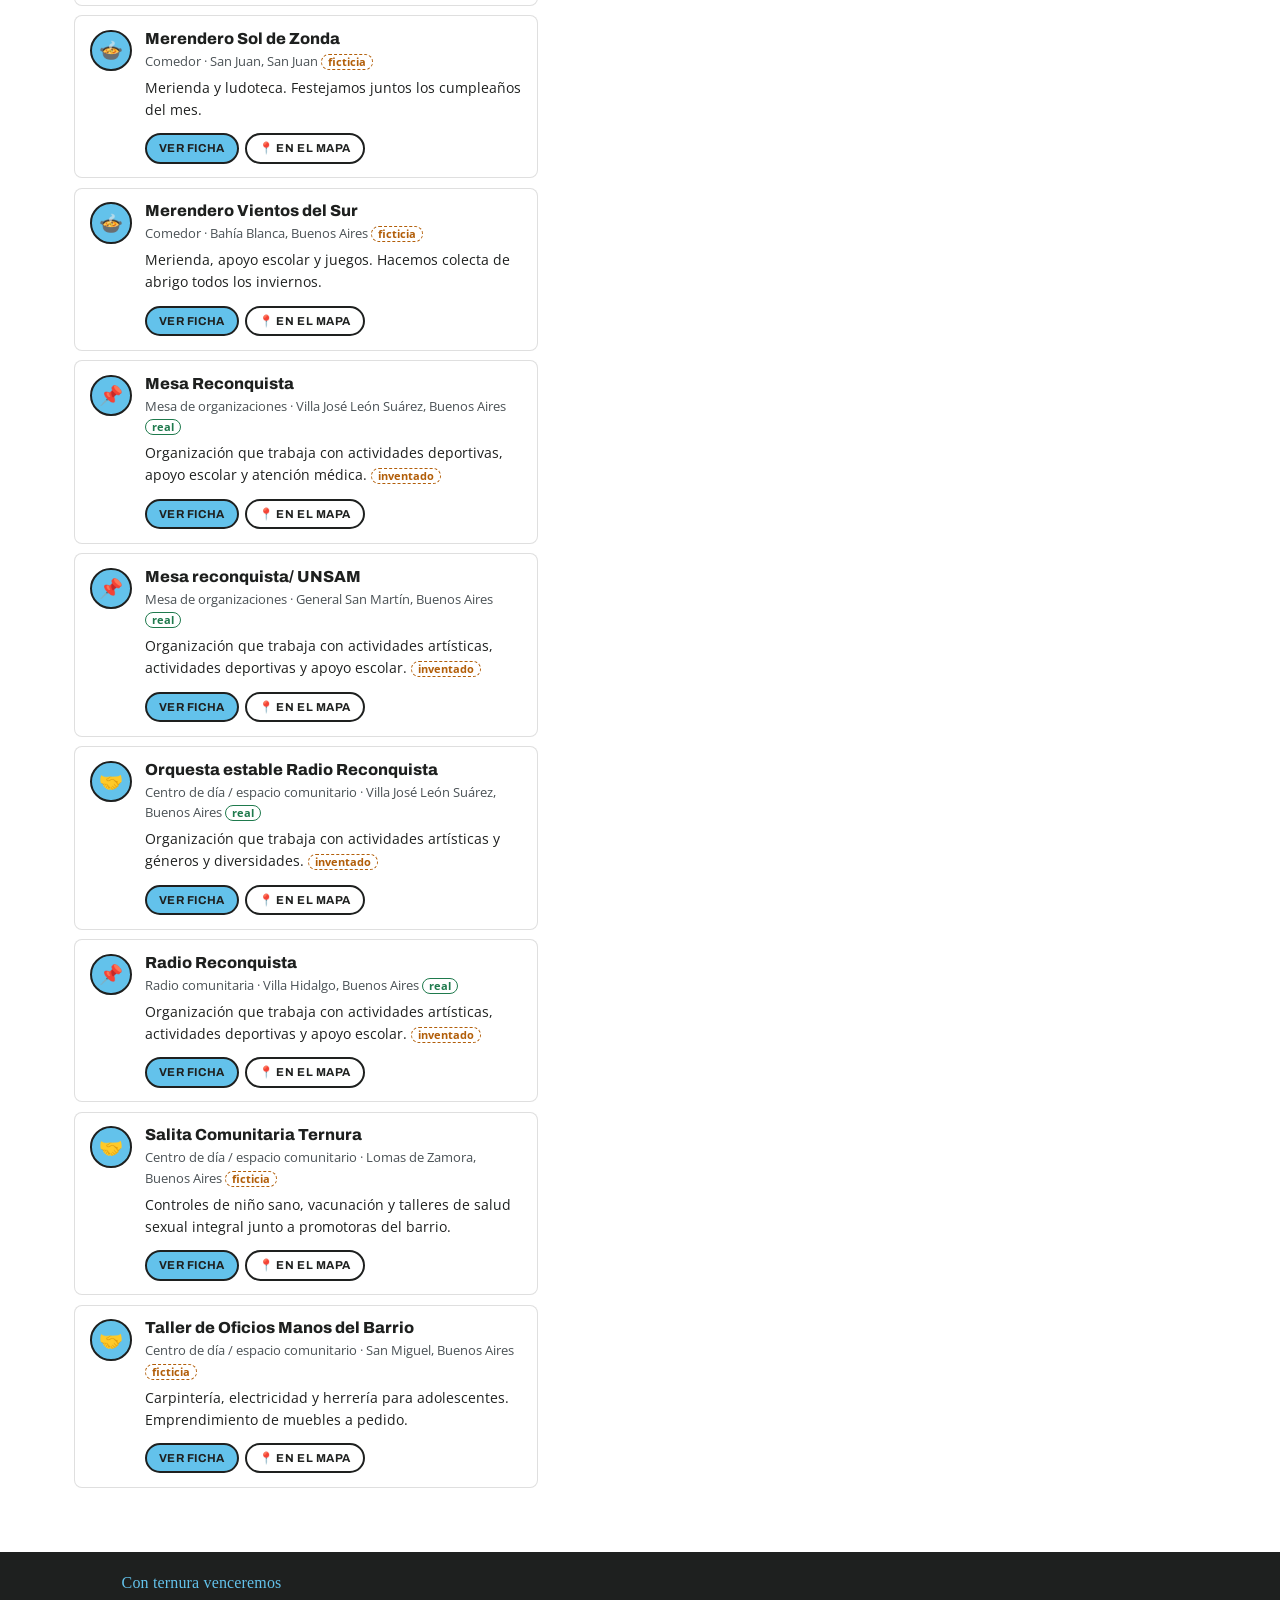
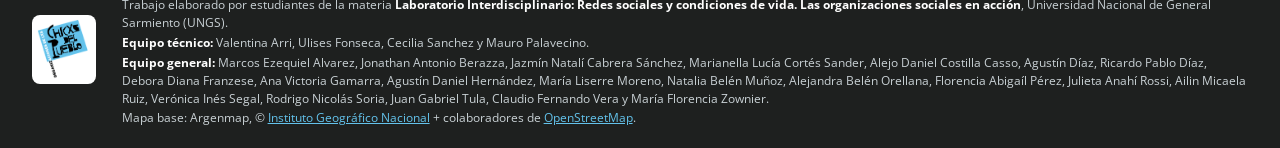
==== commit 224ab91a: "Pie de página más bajo y más ancho Co-Authored-By: Claude Opus 5.5 <noreply@anthropic.com> Claude-Se" ====
--- a/red.html
+++ b/red.html
@@ -5,15 +5,15 @@
 <meta name="viewport" content="width=device-width, initial-scale=1">
 <title>Mapa de la red · Chicxs del Pueblo</title>
 <meta name="description" content="Prototipo: directorio y mapa de las organizaciones de lxs Chicxs del Pueblo, con una agenda de convocatorias entre ellas.">
-<script src="js/tema.js?v=29"></script>
+<script src="js/tema.js?v=30"></script>
 <link rel="icon" href="img/logo-chicxs.png" type="image/png">
 <link rel="preconnect" href="https://fonts.googleapis.com">
 <link rel="preconnect" href="https://fonts.gstatic.com" crossorigin>
 <link href="https://fonts.googleapis.com/css2?family=Archivo:wght@400;600;700;800&family=Open+Sans:ital,wght@0,400;0,600;0,700;1,400&family=Permanent+Marker&display=swap" rel="stylesheet">
 <link rel="stylesheet" href="vendor/leaflet/leaflet.css">
 <link rel="stylesheet" href="vendor/markercluster/MarkerCluster.css">
-<link rel="stylesheet" href="css/marca.css?v=29">
-<link rel="stylesheet" href="css/red.css?v=29">
+<link rel="stylesheet" href="css/marca.css?v=30">
+<link rel="stylesheet" href="css/red.css?v=30">
 </head>
 <body data-app>
 
@@ -530,9 +530,9 @@
 
 <script src="vendor/leaflet/leaflet.js"></script>
 <script src="vendor/markercluster/leaflet.markercluster.js"></script>
-<script src="js/sesion.js?v=29"></script>
-<script src="js/red-localidades.js?v=29"></script>
-<script src="js/red-datos.js?v=29"></script>
-<script src="js/red.js?v=29"></script>
+<script src="js/sesion.js?v=30"></script>
+<script src="js/red-localidades.js?v=30"></script>
+<script src="js/red-datos.js?v=30"></script>
+<script src="js/red.js?v=30"></script>
 </body>
 </html>
--- a/css/marca.css
+++ b/css/marca.css
@@ -243,15 +243,15 @@
   background:var(--footer-bg); color:#E8ECEE; margin-top:3rem;
 }
 .site-footer-inner{
-  max-width:var(--wrap); margin:0 auto; padding:2.2rem 1.5rem 2.6rem;
-  display:flex; gap:1.5rem 2.5rem; flex-wrap:wrap; align-items:flex-start;
-}
-.site-footer img{ width:110px; height:auto; background:#fff; border-radius:var(--radius); padding:.5rem; }
+  max-width:1600px; margin:0 auto; padding:1.1rem 2rem 1.2rem;
+  display:flex; gap:.8rem 1.6rem; flex-wrap:wrap; align-items:center;
+}
+.site-footer img{ width:64px; height:auto; background:#fff; border-radius:var(--radius); padding:.3rem; }
 .site-footer-inner > div{ flex:1 1 30rem; min-width:0; }
-.site-footer p{ font-size:.85rem; margin:.2rem 0; max-width:none; color:#C9D1D5; }
+.site-footer p{ font-size:.78rem; line-height:1.45; margin:.1rem 0; max-width:none; color:#C9D1D5; }
 .site-footer strong{ color:#fff; }
 .site-footer a{ color:var(--celeste); }
-.site-footer .hand{ color:var(--celeste); font-size:1.15rem; }
+.site-footer .hand{ color:var(--celeste); font-size:1rem; }
 
 @media (max-width:640px){
   .header-inner{ padding:0 1rem; gap:.6rem; }
@@ -268,5 +268,5 @@
   .sesion-quien, .g-texto{ display:none; }
   .site-nav .nav-sesion button, .site-nav .nav-sesion .btn-ingresar{ padding:.32rem; }
   .site-nav .nav-sesion .btn-salir{ padding:.32rem .6rem; }
-  .site-footer-inner{ padding:1.8rem 1rem 2.2rem; }
-}
+  .site-footer-inner{ padding:1rem 1rem 1.2rem; }
+}
